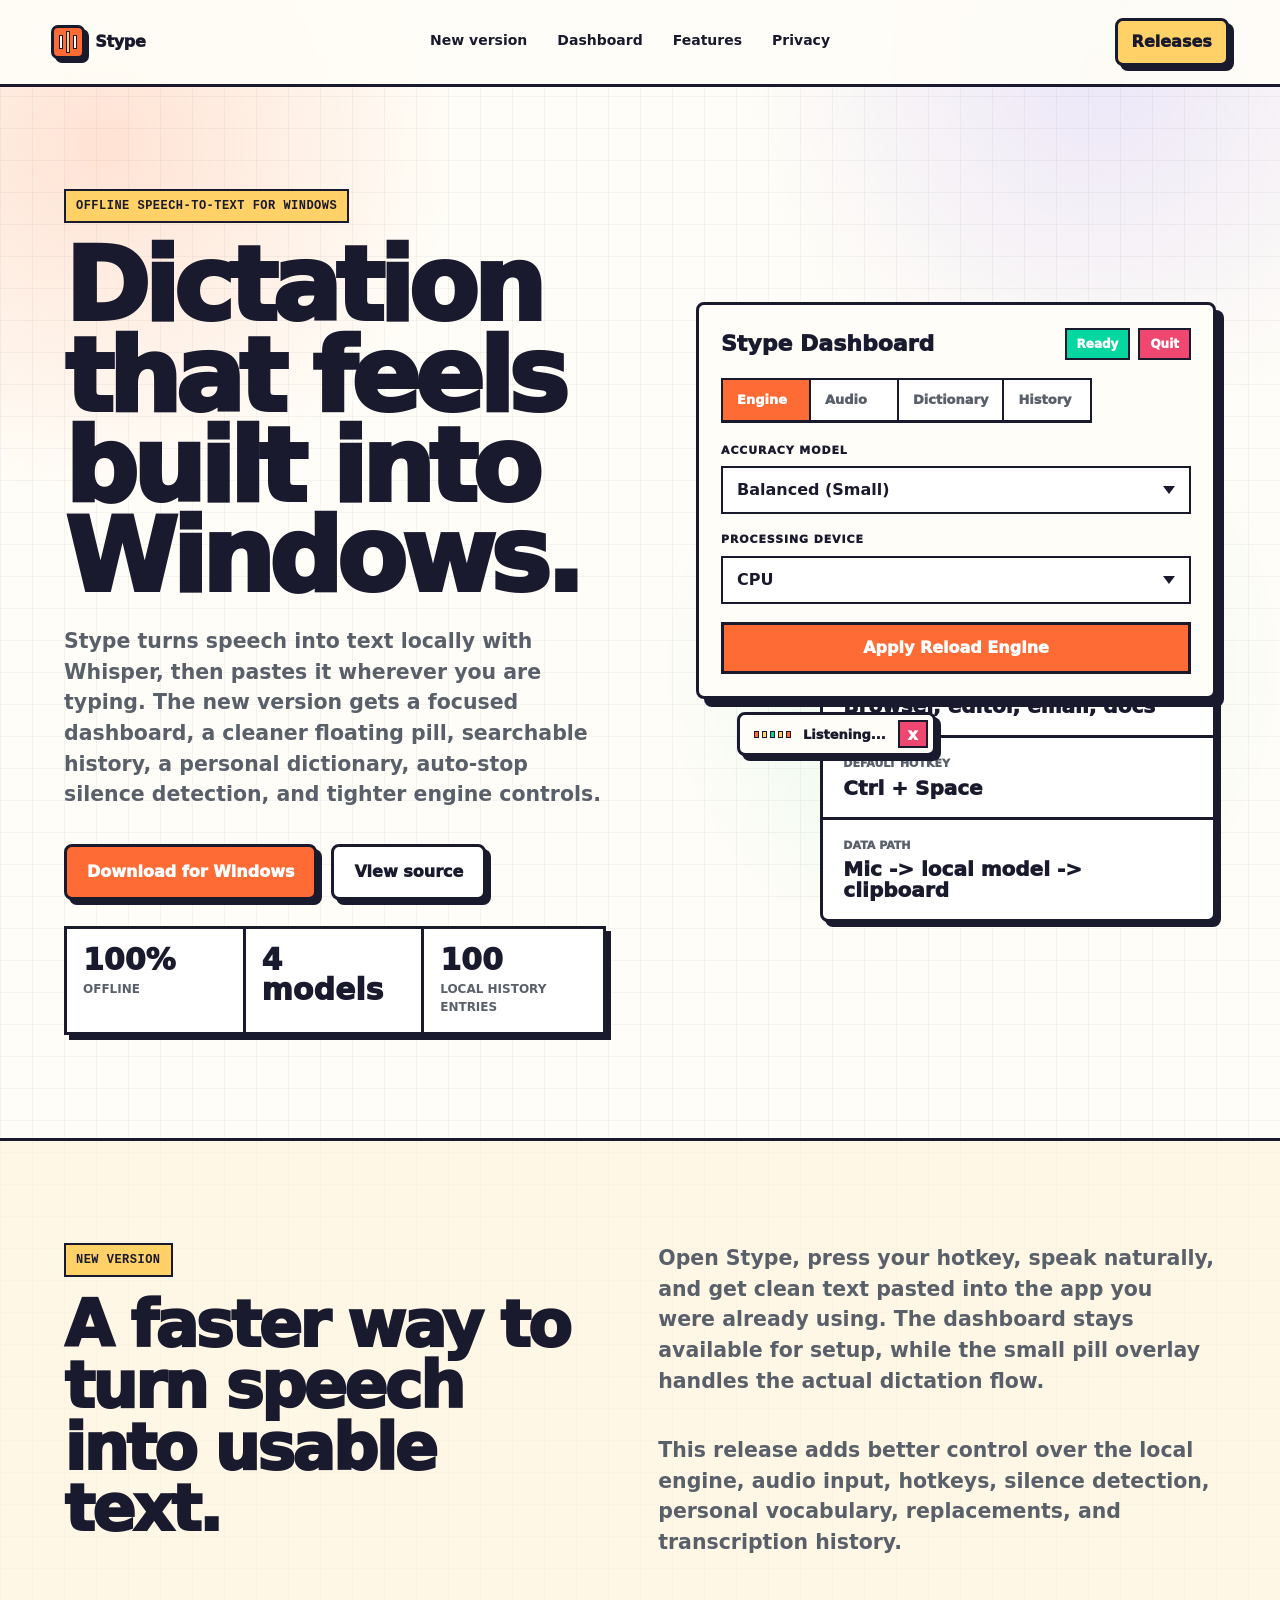
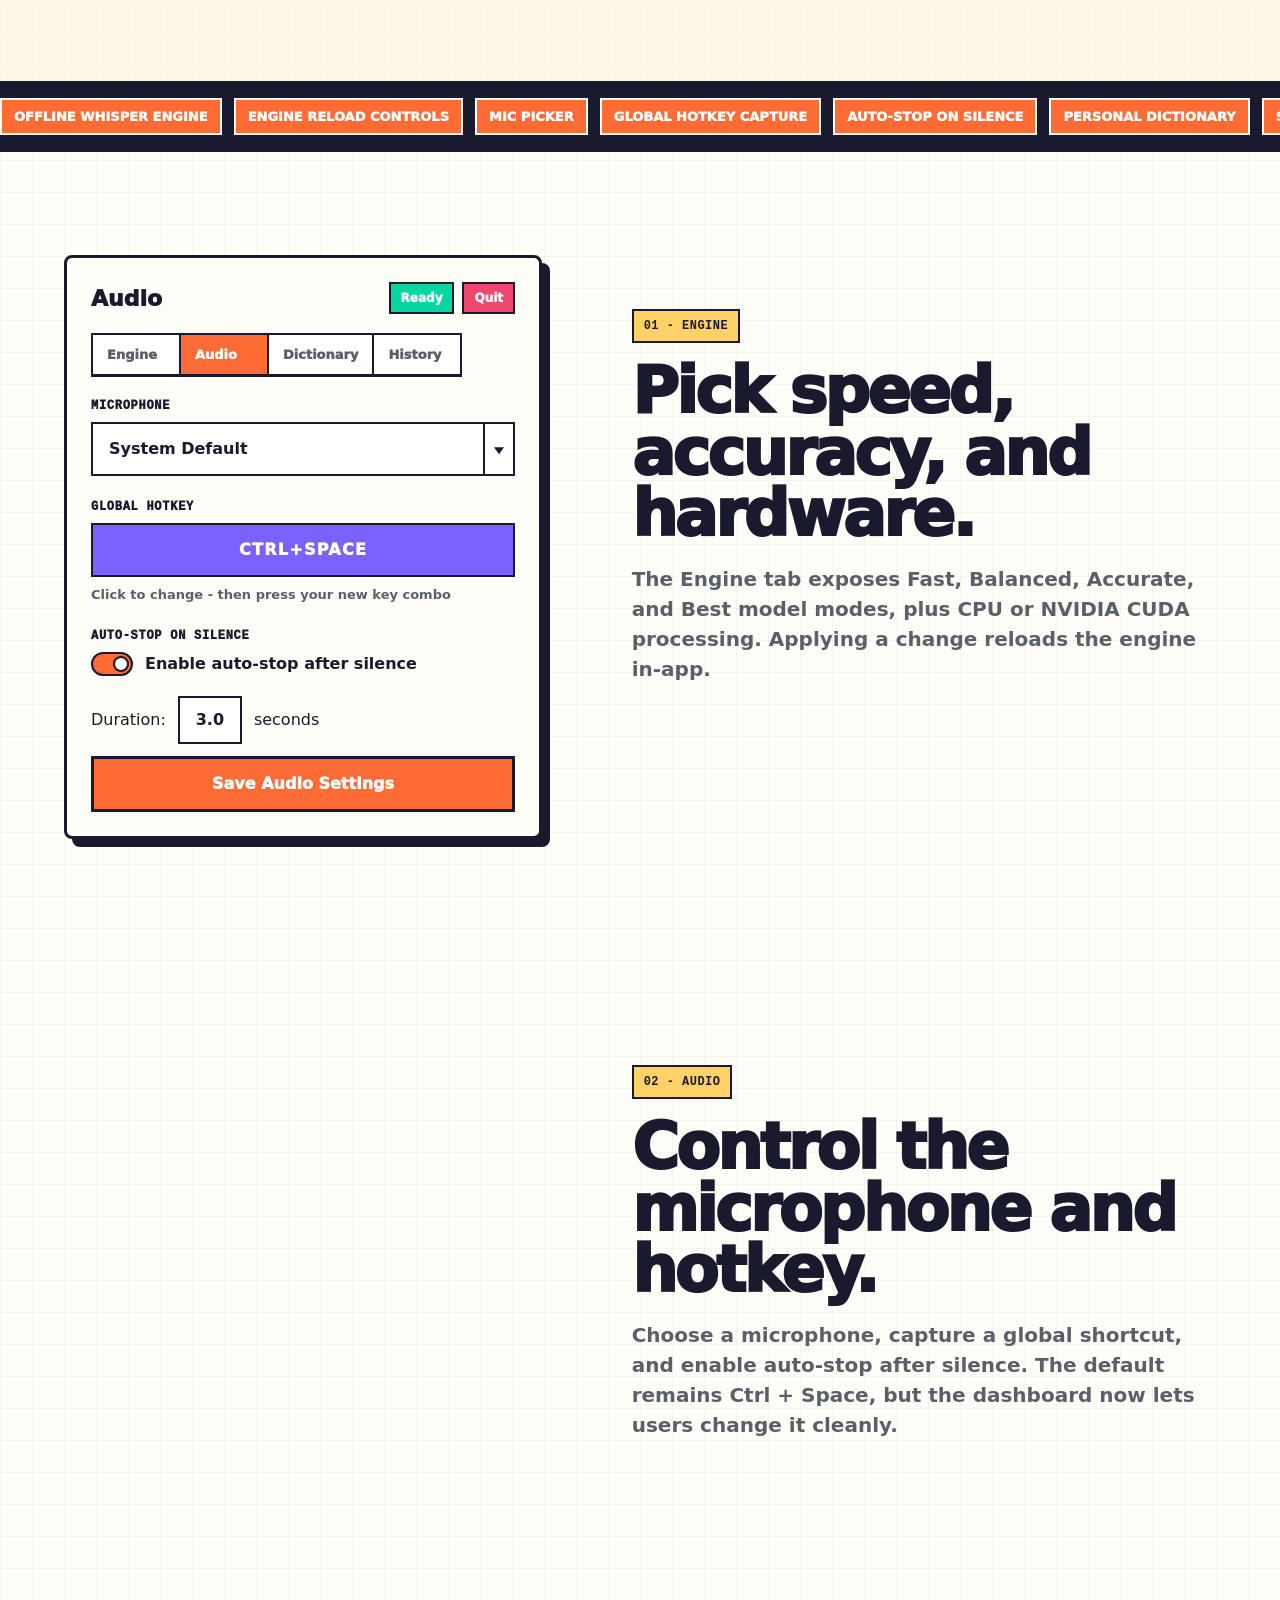
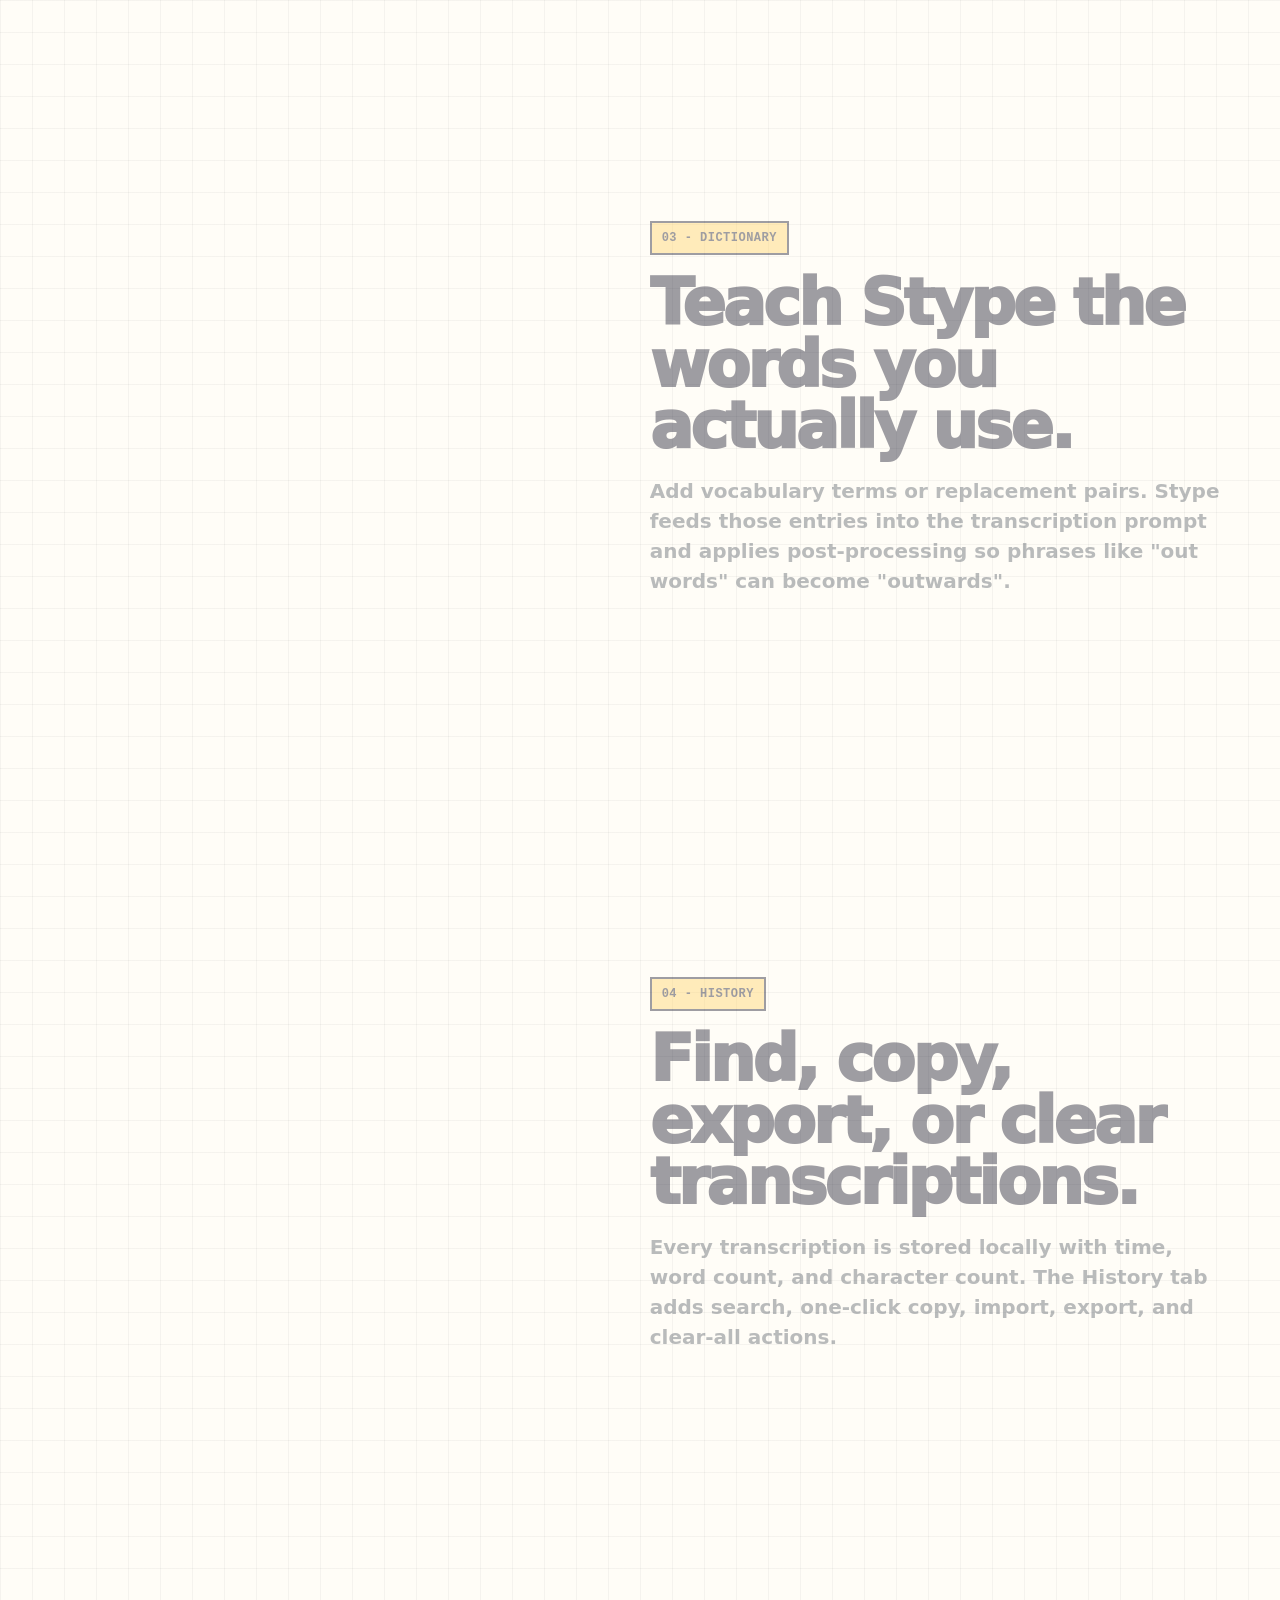
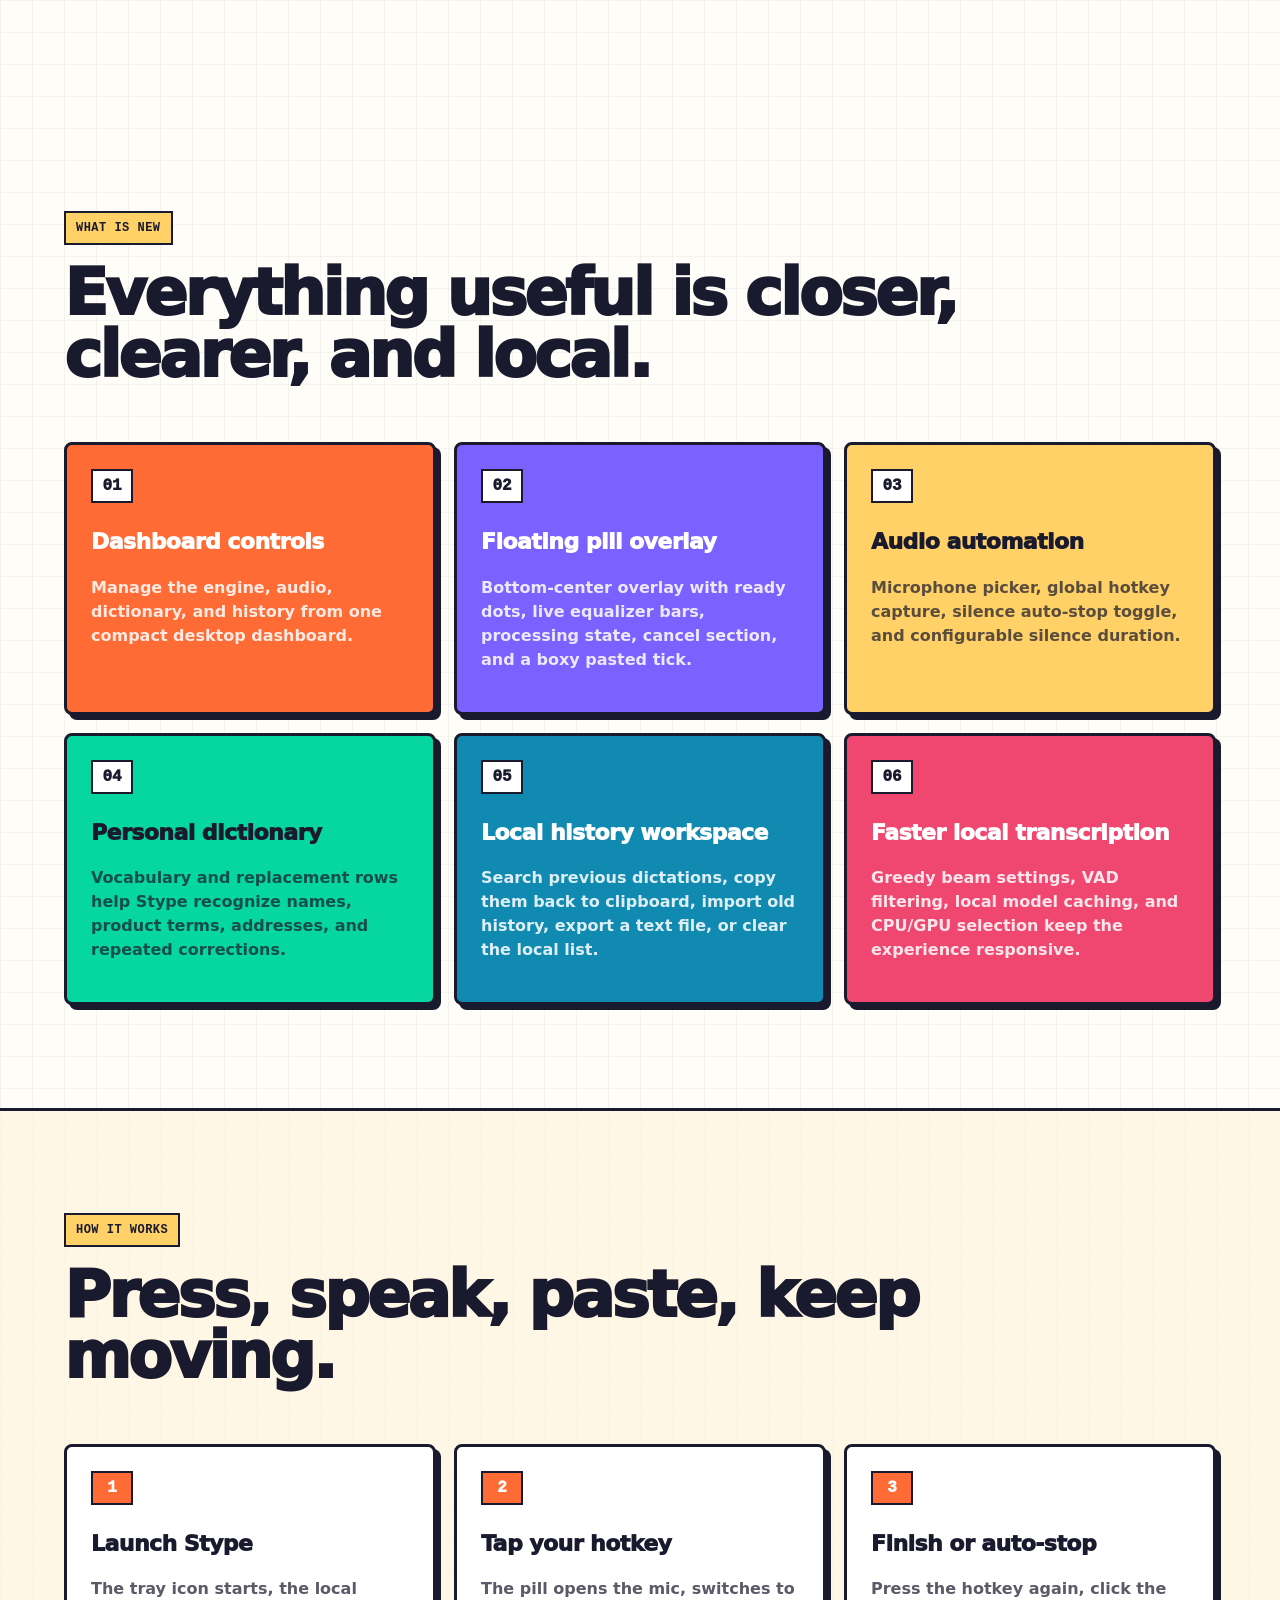
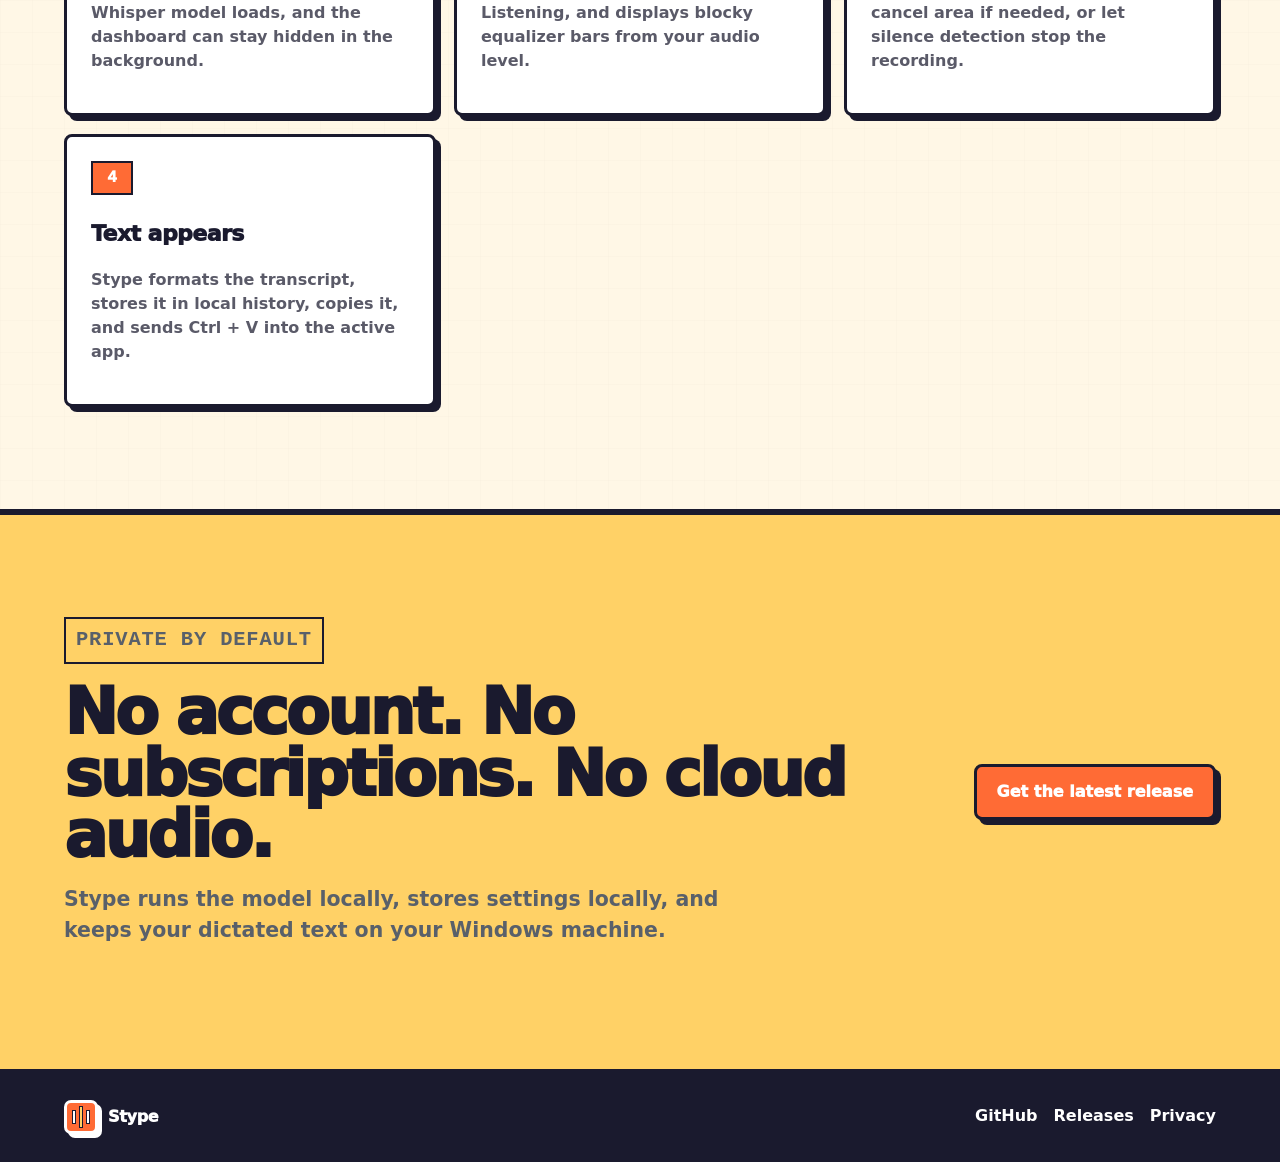
==== index.html @ ad6a806d "feat: deploy product landing page with new dashboard and features overview" ====
<!doctype html>
<html lang="en">
  <head>
    <meta charset="UTF-8" />
    <meta name="viewport" content="width=device-width, initial-scale=1.0" />
    <title>Stype - Offline Dictation for Windows</title>
    <meta
      name="description"
      content="Stype is a private offline speech-to-text app for Windows with a new dashboard, floating pill overlay, personal dictionary, history, hotkeys, and local Whisper transcription."
    />
    <link rel="stylesheet" href="website/style.css?v=4" />
  </head>
  <body>
    <a class="skip-link" href="#main">Skip to content</a>

    <header class="site-nav" data-sticky-nav>
      <a class="brand" href="#" aria-label="Stype home">
        <span class="brand-mark" aria-hidden="true">
          <span></span><span></span><span></span>
        </span>
        <span>Stype</span>
      </a>

      <nav class="nav-links" aria-label="Primary navigation">
        <a href="#new">New version</a>
        <a href="#dashboard">Dashboard</a>
        <a href="#features">Features</a>
        <a href="#privacy">Privacy</a>
      </nav>

      <a class="nav-cta" href="https://github.com/akasumitlamba/Stype/releases" target="_blank" rel="noopener">
        Releases
      </a>
    </header>

    <main id="main">
      <section class="hero section-band">
        <div class="hero-copy">
          <p class="kicker">Offline speech-to-text for Windows</p>
          <h1>Dictation that feels built into Windows.</h1>
          <p class="hero-lede">
            Stype turns speech into text locally with Whisper, then pastes it wherever you are typing.
            The new version gets a focused dashboard, a cleaner floating pill, searchable history,
            a personal dictionary, auto-stop silence detection, and tighter engine controls.
          </p>

          <div class="hero-actions">
            <a class="btn primary" href="https://github.com/akasumitlamba/Stype/releases" target="_blank" rel="noopener">
              Download for Windows
            </a>
            <a class="btn secondary" href="https://github.com/akasumitlamba/Stype" target="_blank" rel="noopener">
              View source
            </a>
          </div>

          <div class="hero-stats" aria-label="Product highlights">
            <div><strong>100%</strong><span>offline</span></div>
            <div><strong>4 models</strong></div>
            <div><strong>100</strong><span>local history entries</span></div>
          </div>
        </div>

        <div class="hero-product" aria-label="Stype app preview">
          <div class="window dashboard-window">
            <div class="window-top">
              <strong>Stype Dashboard</strong>
              <span class="window-actions">
                <span class="status-chip">Ready</span>
                <span class="quit-chip">Quit</span>
              </span>
            </div>
            <div class="tab-row">
              <span class="active">Engine</span>
              <span>Audio</span>
              <span>Dictionary</span>
              <span>History</span>
            </div>
            <div class="field">
              <label>Accuracy Model</label>
              <div class="select-like">Balanced (Small)<span></span></div>
            </div>
            <div class="field">
              <label>Processing Device</label>
              <div class="select-like">CPU<span></span></div>
            </div>
            <button class="mock-button">Apply Reload Engine</button>
          </div>

          <div class="floating-pill">
            <div class="eq" aria-hidden="true">
              <span></span><span></span><span></span><span></span><span></span>
            </div>
            <strong>Listening...</strong>
            <button aria-label="Cancel recording">x</button>
          </div>

          <div class="hero-shot quick-panel" aria-label="Stype usage summary">
            <div>
              <span>Works anywhere</span>
              <strong>Browser, editor, email, docs</strong>
            </div>
            <div>
              <span>Default hotkey</span>
              <strong>Ctrl + Space</strong>
            </div>
            <div>
              <span>Data path</span>
              <strong>Mic -> local model -> clipboard</strong>
            </div>
          </div>
        </div>
      </section>

      <section id="new" class="section-band intro-grid">
        <div>
          <p class="kicker">New version</p>
          <h2>A faster way to turn speech into usable text.</h2>
        </div>
        <div class="intro-notes">
          <p>
            Open Stype, press your hotkey, speak naturally, and get clean text pasted into the app you were already using.
            The dashboard stays available for setup, while the small pill overlay handles the actual dictation flow.
          </p>
          <p>
            This release adds better control over the local engine, audio input, hotkeys, silence detection,
            personal vocabulary, replacements, and transcription history.
          </p>
        </div>
      </section>

      <section class="marquee" aria-label="New feature highlights">
        <div class="marquee-track">
          <span>Offline Whisper engine</span>
          <span>Engine reload controls</span>
          <span>Mic picker</span>
          <span>Global hotkey capture</span>
          <span>Auto-stop on silence</span>
          <span>Personal dictionary</span>
          <span>Searchable history</span>
          <span>Export history</span>
          <span>Floating pill overlay</span>
          <span>Boxy pasted tick</span>
        </div>
      </section>

      <section id="dashboard" class="sticky-story section-band">
        <div class="story-visual" aria-live="polite">
          <div class="window story-window" data-story-window>
            <div class="window-top">
              <strong data-story-title>Engine</strong>
              <span class="window-actions">
                <span class="status-chip" data-story-status>Ready</span>
                <span class="quit-chip">Quit</span>
              </span>
            </div>
            <div class="tab-row">
              <span data-tab="Engine" class="active">Engine</span>
              <span data-tab="Audio">Audio</span>
              <span data-tab="Dictionary">Dictionary</span>
              <span data-tab="History">History</span>
            </div>
            <div class="story-panel" data-story-panel></div>
          </div>
        </div>

        <div class="story-copy">
          <article class="story-step is-active" data-story="engine">
            <p class="kicker">01 - Engine</p>
            <h2>Pick speed, accuracy, and hardware.</h2>
            <p>
              The Engine tab exposes Fast, Balanced, Accurate, and Best model modes,
              plus CPU or NVIDIA CUDA processing. Applying a change reloads the engine in-app.
            </p>
          </article>

          <article class="story-step" data-story="audio">
            <p class="kicker">02 - Audio</p>
            <h2>Control the microphone and hotkey.</h2>
            <p>
              Choose a microphone, capture a global shortcut, and enable auto-stop after silence.
              The default remains Ctrl + Space, but the dashboard now lets users change it cleanly.
            </p>
          </article>

          <article class="story-step" data-story="dictionary">
            <p class="kicker">03 - Dictionary</p>
            <h2>Teach Stype the words you actually use.</h2>
            <p>
              Add vocabulary terms or replacement pairs. Stype feeds those entries into the transcription prompt
              and applies post-processing so phrases like "out words" can become "outwards".
            </p>
          </article>

          <article class="story-step" data-story="history">
            <p class="kicker">04 - History</p>
            <h2>Find, copy, export, or clear transcriptions.</h2>
            <p>
              Every transcription is stored locally with time, word count, and character count.
              The History tab adds search, one-click copy, import, export, and clear-all actions.
            </p>
          </article>
        </div>
      </section>

      <section id="features" class="section-band feature-section">
        <div class="section-heading">
          <p class="kicker">What is new</p>
          <h2>Everything useful is closer, clearer, and local.</h2>
        </div>

        <div class="feature-grid">
          <article class="feature-card orange">
            <span>01</span>
            <h3>Dashboard controls</h3>
            <p>Manage the engine, audio, dictionary, and history from one compact desktop dashboard.</p>
          </article>
          <article class="feature-card purple">
            <span>02</span>
            <h3>Floating pill overlay</h3>
            <p>Bottom-center overlay with ready dots, live equalizer bars, processing state, cancel section, and a boxy pasted tick.</p>
          </article>
          <article class="feature-card yellow">
            <span>03</span>
            <h3>Audio automation</h3>
            <p>Microphone picker, global hotkey capture, silence auto-stop toggle, and configurable silence duration.</p>
          </article>
          <article class="feature-card green">
            <span>04</span>
            <h3>Personal dictionary</h3>
            <p>Vocabulary and replacement rows help Stype recognize names, product terms, addresses, and repeated corrections.</p>
          </article>
          <article class="feature-card blue">
            <span>05</span>
            <h3>Local history workspace</h3>
            <p>Search previous dictations, copy them back to clipboard, import old history, export a text file, or clear the local list.</p>
          </article>
          <article class="feature-card pink">
            <span>06</span>
            <h3>Faster local transcription</h3>
            <p>Greedy beam settings, VAD filtering, local model caching, and CPU/GPU selection keep the experience responsive.</p>
          </article>
        </div>
      </section>

      <section class="section-band workflow">
        <div class="section-heading">
          <p class="kicker">How it works</p>
          <h2>Press, speak, paste, keep moving.</h2>
        </div>

        <div class="workflow-grid">
          <div class="flow-card">
            <strong>1</strong>
            <h3>Launch Stype</h3>
            <p>The tray icon starts, the local Whisper model loads, and the dashboard can stay hidden in the background.</p>
          </div>
          <div class="flow-card">
            <strong>2</strong>
            <h3>Tap your hotkey</h3>
            <p>The pill opens the mic, switches to Listening, and displays blocky equalizer bars from your audio level.</p>
          </div>
          <div class="flow-card">
            <strong>3</strong>
            <h3>Finish or auto-stop</h3>
            <p>Press the hotkey again, click the cancel area if needed, or let silence detection stop the recording.</p>
          </div>
          <div class="flow-card">
            <strong>4</strong>
            <h3>Text appears</h3>
            <p>Stype formats the transcript, stores it in local history, copies it, and sends Ctrl + V into the active app.</p>
          </div>
        </div>
      </section>

      <section id="privacy" class="section-band download-band">
        <div>
          <p class="kicker">Private by default</p>
          <h2>No account. No subscriptions. No cloud audio.</h2>
          <p>
            Stype runs the model locally, stores settings locally, and keeps your dictated text on your Windows machine.
          </p>
        </div>
        <a class="btn primary" href="https://github.com/akasumitlamba/Stype/releases" target="_blank" rel="noopener">
          Get the latest release
        </a>
      </section>
    </main>

    <footer class="site-footer">
      <div class="brand">
        <span class="brand-mark" aria-hidden="true">
          <span></span><span></span><span></span>
        </span>
        <span>Stype</span>
      </div>
      <div class="footer-links">
        <a href="https://github.com/akasumitlamba/Stype" target="_blank" rel="noopener">GitHub</a>
        <a href="https://github.com/akasumitlamba/Stype/releases" target="_blank" rel="noopener">Releases</a>
        <a href="https://github.com/akasumitlamba/Stype/blob/main/PRIVACY_POLICY.md" target="_blank" rel="noopener">Privacy</a>
      </div>
    </footer>

    <script src="website/script.js?v=4"></script>
  </body>
</html>
---- website/style.css ----
:root {
  --bg: #fffdf7;
  --card: #ffffff;
  --ink: #1a1a2e;
  --muted: #59606a;
  --orange: #ff6b35;
  --purple: #7b61ff;
  --green: #06d6a0;
  --yellow: #ffd166;
  --pink: #ef476f;
  --blue: #118ab2;
  --cream-2: #fff4df;
  --line: 3px solid var(--ink);
  --shadow: 8px 8px 0 var(--ink);
  --shadow-sm: 5px 5px 0 var(--ink);
  --radius: 8px;
  --font: Inter, ui-sans-serif, system-ui, -apple-system, BlinkMacSystemFont, "Segoe UI", sans-serif;
  --mono: "SFMono-Regular", Consolas, "Liberation Mono", monospace;
}

* {
  box-sizing: border-box;
}

html {
  scroll-behavior: smooth;
}

body {
  margin: 0;
  color: var(--ink);
  background:
    linear-gradient(rgba(26, 26, 46, 0.045) 1px, transparent 1px),
    linear-gradient(90deg, rgba(26, 26, 46, 0.045) 1px, transparent 1px),
    var(--bg);
  background-size: 32px 32px;
  font-family: var(--font);
  line-height: 1.5;
  overflow-x: hidden;
}

body::before {
  content: "";
  position: fixed;
  inset: 0;
  pointer-events: none;
  background:
    radial-gradient(circle at 8% 16%, rgba(255, 107, 53, 0.18), transparent 22rem),
    radial-gradient(circle at 86% 8%, rgba(123, 97, 255, 0.14), transparent 22rem),
    radial-gradient(circle at 76% 74%, rgba(6, 214, 160, 0.12), transparent 20rem);
  z-index: -1;
}

a {
  color: inherit;
  text-decoration: none;
}

button,
input,
select {
  font: inherit;
}

.skip-link {
  position: fixed;
  left: 16px;
  top: -80px;
  z-index: 1000;
  background: var(--yellow);
  border: var(--line);
  padding: 10px 14px;
  font-weight: 900;
}

.skip-link:focus {
  top: 16px;
}

.site-nav {
  position: sticky;
  top: 0;
  z-index: 100;
  display: flex;
  align-items: center;
  justify-content: space-between;
  gap: 24px;
  padding: 18px clamp(18px, 4vw, 56px);
  border-bottom: var(--line);
  background: rgba(255, 253, 247, 0.92);
  backdrop-filter: blur(10px);
  transition: box-shadow 180ms ease, padding 180ms ease;
}

.site-nav.is-scrolled {
  box-shadow: 0 5px 0 var(--ink);
  padding-block: 12px;
}

.brand {
  display: inline-flex;
  align-items: center;
  gap: 10px;
  font-weight: 950;
  letter-spacing: -0.02em;
}

.brand-mark {
  width: 34px;
  height: 34px;
  display: inline-flex;
  align-items: center;
  justify-content: center;
  gap: 3px;
  background: var(--orange);
  border: var(--line);
  border-radius: 7px;
  box-shadow: 4px 4px 0 var(--ink);
}

.brand-mark span {
  width: 4px;
  height: 14px;
  background: #fff;
  border: 1.5px solid var(--ink);
}

.brand-mark span:nth-child(2) {
  height: 22px;
  background: var(--yellow);
}

.nav-links {
  display: flex;
  align-items: center;
  gap: clamp(12px, 2.5vw, 30px);
  font-size: 14px;
  font-weight: 850;
}

.nav-links a {
  padding: 7px 0;
  border-bottom: 3px solid transparent;
}

.nav-links a:hover {
  border-bottom-color: var(--orange);
}

.nav-cta,
.btn {
  display: inline-flex;
  align-items: center;
  justify-content: center;
  border: var(--line);
  border-radius: var(--radius);
  box-shadow: var(--shadow-sm);
  font-weight: 950;
  transition: transform 160ms ease, box-shadow 160ms ease, background 160ms ease;
}

.nav-cta {
  background: var(--yellow);
  padding: 9px 14px;
}

.btn {
  min-height: 48px;
  padding: 13px 20px;
}

.btn.primary {
  background: var(--orange);
  color: #fff;
}

.btn.secondary {
  background: var(--card);
}

.nav-cta:hover,
.btn:hover {
  transform: translate(3px, 3px);
  box-shadow: 2px 2px 0 var(--ink);
}

.section-band {
  padding: clamp(58px, 8vw, 110px) clamp(18px, 5vw, 72px);
}

.hero {
  min-height: calc(100svh - 74px);
  display: grid;
  grid-template-columns: minmax(0, 1.02fr) minmax(320px, 0.98fr);
  align-items: center;
  gap: clamp(36px, 7vw, 96px);
}

.hero-copy,
.hero-product {
  min-width: 0;
}

.kicker {
  display: inline-flex;
  width: fit-content;
  margin: 0 0 18px;
  padding: 6px 10px;
  border: 2px solid var(--ink);
  background: var(--yellow);
  color: var(--ink);
  font-family: var(--mono);
  font-size: 12px;
  font-weight: 900;
  text-transform: uppercase;
  letter-spacing: 0.04em;
}

h1,
h2,
h3,
p {
  margin-top: 0;
}

h1 {
  max-width: 860px;
  margin-bottom: 24px;
  font-size: clamp(48px, 8vw, 112px);
  line-height: 0.88;
  letter-spacing: -0.055em;
  font-weight: 950;
}

h2 {
  margin-bottom: 18px;
  font-size: clamp(34px, 5vw, 70px);
  line-height: 0.96;
  letter-spacing: -0.045em;
  font-weight: 950;
}

h3 {
  font-size: 22px;
  line-height: 1.02;
  letter-spacing: -0.025em;
  font-weight: 950;
}

.hero-lede,
.intro-notes p,
.download-band p {
  max-width: 720px;
  color: var(--muted);
  font-size: clamp(17px, 1.6vw, 22px);
  font-weight: 650;
}

.hero-actions {
  display: flex;
  flex-wrap: wrap;
  gap: 14px;
  margin: 34px 0 26px;
}

.hero-stats {
  display: grid;
  grid-template-columns: repeat(3, minmax(0, 1fr));
  max-width: 560px;
  border: var(--line);
  background: var(--card);
  box-shadow: var(--shadow-sm);
}

.hero-stats div {
  padding: 16px;
  border-right: var(--line);
}

.hero-stats div:last-child {
  border-right: 0;
}

.hero-stats strong {
  display: block;
  font-size: 30px;
  line-height: 1;
  font-weight: 950;
}

.hero-stats span {
  display: block;
  margin-top: 5px;
  color: var(--muted);
  font-size: 12px;
  font-weight: 900;
  text-transform: uppercase;
}

.hero-product {
  position: relative;
  min-height: 620px;
}

.window {
  background: var(--bg);
  border: var(--line);
  border-radius: var(--radius);
  box-shadow: var(--shadow);
}

.dashboard-window {
  position: relative;
  z-index: 2;
  width: min(100%, 520px);
  margin-left: auto;
  padding: 22px;
}

.window-top {
  display: flex;
  align-items: center;
  justify-content: space-between;
  gap: 12px;
  margin-bottom: 18px;
}

.window-top strong {
  font-size: 22px;
  font-weight: 950;
}

.status-chip {
  display: inline-flex;
  align-items: center;
  justify-content: center;
  min-height: 30px;
  padding: 5px 10px;
  border: 2px solid var(--ink);
  background: var(--green);
  color: #fff;
  font-size: 12px;
  font-weight: 950;
  white-space: nowrap;
}

.window-actions {
  display: inline-flex;
  align-items: center;
  gap: 8px;
  flex-shrink: 0;
}

.quit-chip {
  display: inline-flex;
  align-items: center;
  justify-content: center;
  min-height: 30px;
  padding: 5px 10px;
  border: 2px solid var(--ink);
  background: var(--pink);
  color: #fff;
  font-size: 12px;
  font-weight: 950;
}

.tab-row {
  display: flex;
  margin-bottom: 20px;
  overflow-x: auto;
  scrollbar-width: none;
}

.tab-row span {
  min-width: 90px;
  padding: 10px 14px;
  border: 2px solid var(--ink);
  border-bottom: var(--line);
  margin-right: -2px;
  background: #fff;
  color: var(--muted);
  font-size: 13px;
  font-weight: 950;
}

.tab-row span.active {
  background: var(--orange);
  color: #fff;
}

.field {
  margin-bottom: 18px;
}

.field label {
  display: block;
  margin-bottom: 7px;
  font-size: 11px;
  font-weight: 950;
  text-transform: uppercase;
  letter-spacing: 0.08em;
}

.select-like {
  display: flex;
  align-items: center;
  justify-content: space-between;
  min-height: 48px;
  padding: 10px 14px;
  border: 2px solid var(--ink);
  background: #fff;
  font-weight: 850;
}

.select-like span {
  width: 0;
  height: 0;
  border-left: 6px solid transparent;
  border-right: 6px solid transparent;
  border-top: 8px solid var(--ink);
}

.mock-button {
  width: 100%;
  min-height: 52px;
  border: var(--line);
  background: var(--orange);
  color: #fff;
  font-weight: 950;
  cursor: default;
}

.floating-pill {
  position: absolute;
  z-index: 3;
  left: 8%;
  bottom: 166px;
  display: flex;
  align-items: center;
  gap: 12px;
  min-height: 38px;
  padding: 5px 5px 5px 14px;
  border: var(--line);
  border-radius: 8px;
  background: var(--bg);
  box-shadow: var(--shadow-sm);
}

.floating-pill strong {
  font-size: 13px;
  font-weight: 950;
}

.floating-pill button {
  width: 30px;
  height: 28px;
  border: 2px solid var(--ink);
  background: var(--pink);
  color: #fff;
  font-weight: 950;
}

.eq {
  display: flex;
  align-items: center;
  gap: 3px;
  height: 24px;
}

.eq span {
  width: 5px;
  min-height: 7px;
  border: 1.5px solid var(--ink);
  background: var(--orange);
  animation: equalize 780ms ease-in-out infinite alternate;
}

.eq span:nth-child(2) {
  background: var(--yellow);
  animation-delay: 120ms;
}

.eq span:nth-child(3) {
  background: var(--green);
  animation-delay: 240ms;
}

.eq span:nth-child(4) {
  background: var(--yellow);
  animation-delay: 360ms;
}

.eq span:nth-child(5) {
  animation-delay: 480ms;
}

.hero-shot {
  position: absolute;
  right: 0;
  bottom: 0;
  z-index: 1;
  width: min(76%, 420px);
  min-height: 210px;
  transform: rotate(2deg);
}

.quick-panel {
  display: flex;
  flex-direction: column;
  justify-content: stretch;
  gap: 0;
  padding: 0;
  border: var(--line);
  border-radius: var(--radius);
  background: var(--card);
  box-shadow: var(--shadow-sm);
  overflow: hidden;
}

.quick-panel div {
  padding: 18px 20px;
  border-bottom: var(--line);
}

.quick-panel div:last-child {
  border-bottom: 0;
}

.quick-panel span {
  display: block;
  margin-bottom: 5px;
  color: var(--muted);
  font-size: 11px;
  font-weight: 950;
  text-transform: uppercase;
}

.quick-panel strong {
  display: block;
  font-size: 20px;
  line-height: 1.05;
  font-weight: 950;
}

.intro-grid {
  display: grid;
  grid-template-columns: minmax(0, 0.95fr) minmax(300px, 1.05fr);
  gap: clamp(24px, 7vw, 90px);
  border-top: var(--line);
  border-bottom: var(--line);
  background: rgba(255, 244, 223, 0.72);
}

.intro-notes {
  display: grid;
  gap: 18px;
  align-content: center;
}

.marquee {
  overflow: hidden;
  border-bottom: var(--line);
  background: var(--ink);
  color: #fff;
}

.marquee-track {
  display: flex;
  width: max-content;
  gap: 12px;
  padding: 14px 0;
  animation: marquee 32s linear infinite;
}

.marquee-track span {
  display: inline-flex;
  padding: 7px 12px;
  border: 2px solid #fff;
  background: var(--orange);
  color: #fff;
  font-size: 13px;
  font-weight: 950;
  text-transform: uppercase;
}

.sticky-story {
  display: grid;
  grid-template-columns: minmax(320px, 0.9fr) minmax(0, 1.1fr);
  gap: clamp(34px, 7vw, 96px);
  align-items: start;
}

.story-visual {
  position: sticky;
  top: 104px;
}

.story-window {
  min-height: 540px;
  padding: clamp(16px, 3vw, 24px);
}

.story-panel {
  min-height: 370px;
}

.app-form {
  position: relative;
  min-height: 370px;
  padding-bottom: 68px;
}

.app-form label {
  display: block;
  margin: 0 0 7px;
  font-family: var(--mono);
  font-size: 12px;
  font-weight: 950;
  letter-spacing: 0.06em;
  text-transform: uppercase;
}

.app-select,
.app-hotkey,
.search-like {
  display: flex;
  align-items: center;
  justify-content: space-between;
  min-height: 54px;
  margin-bottom: 22px;
  padding: 0 16px;
  border: 2px solid var(--ink);
  background: #fff;
  color: var(--ink);
  font-weight: 700;
}

.app-select span {
  width: 30px;
  align-self: stretch;
  margin: 0 -16px 0 16px;
  border-left: 2px solid var(--ink);
  position: relative;
}

.app-select span::after {
  content: "";
  position: absolute;
  left: 50%;
  top: 50%;
  width: 0;
  height: 0;
  transform: translate(-50%, -25%);
  border-left: 5px solid transparent;
  border-right: 5px solid transparent;
  border-top: 7px solid var(--ink);
}

.app-hotkey {
  background: var(--purple);
  color: #fff;
  justify-content: center;
  font-weight: 950;
  letter-spacing: 0.08em;
}

.app-help,
.dictionary-preview p {
  margin: -14px 0 22px;
  color: var(--muted);
  font-size: 13px;
  font-weight: 700;
}

.app-primary {
  position: absolute;
  left: 0;
  right: 0;
  bottom: 0;
  min-height: 56px;
  border: var(--line);
  background: var(--orange);
  color: #fff;
  font-weight: 950;
}

.app-toggle-row {
  display: flex;
  align-items: center;
  gap: 12px;
  margin-bottom: 20px;
}

.mini-toggle {
  width: 42px;
  height: 24px;
  display: inline-flex;
  align-items: center;
  padding: 2px;
  border: 2px solid var(--ink);
  border-radius: 999px;
  background: var(--orange);
}

.mini-toggle i {
  width: 16px;
  height: 16px;
  display: block;
  margin-left: auto;
  border: 2px solid var(--ink);
  border-radius: 50%;
  background: #fff;
}

.duration-row {
  display: flex;
  align-items: center;
  gap: 12px;
}

.duration-row b {
  display: inline-flex;
  align-items: center;
  justify-content: center;
  width: 64px;
  height: 48px;
  border: 2px solid var(--ink);
  background: #fff;
}

.dict-head {
  display: flex;
  align-items: center;
  justify-content: space-between;
  gap: 12px;
  margin-bottom: 18px;
}

.dict-head > strong {
  font-size: 18px;
  font-weight: 950;
}

.dict-head span {
  display: flex;
  gap: 8px;
}

.dict-head button,
.history-actions button,
.history-card button {
  border: 2px solid var(--ink);
  background: var(--yellow);
  color: var(--ink);
  font-weight: 950;
  padding: 9px 12px;
}

.dict-row {
  display: grid;
  grid-template-columns: 62px 1fr 24px 1fr 30px;
  align-items: center;
  gap: 10px;
  min-height: 54px;
  margin-bottom: 10px;
  padding: 8px 10px;
  border: 2px solid var(--ink);
  background: #fff;
}

.dict-row b {
  color: var(--purple);
  font-size: 12px;
  font-weight: 950;
}

.dict-row span {
  min-height: 34px;
  padding: 7px 10px;
  border: 2px solid var(--ink);
}

.dict-row i {
  font-style: normal;
  text-align: center;
  font-weight: 950;
}

.dict-row button {
  width: 28px;
  height: 28px;
  border: 2px solid var(--ink);
  background: var(--pink);
  color: #fff;
  font-weight: 950;
}

.history-card {
  position: relative;
  min-height: 172px;
  margin-bottom: 12px;
  padding: 18px 120px 34px 18px;
  border: 2px solid var(--orange);
  background: rgba(255, 244, 223, 0.62);
}

.history-card p {
  color: var(--ink);
  font-size: 14px;
  font-weight: 700;
}

.history-card button {
  position: absolute;
  top: 16px;
  right: 18px;
  min-width: 90px;
}

.history-card small {
  position: absolute;
  left: 18px;
  bottom: 14px;
  color: var(--muted);
  font-weight: 700;
}

.history-actions {
  display: grid;
  grid-template-columns: repeat(3, minmax(0, 1fr));
  gap: 8px;
}

.story-copy {
  display: grid;
  gap: 28vh;
  padding-bottom: 20vh;
}

.story-step {
  min-height: 56vh;
  display: flex;
  flex-direction: column;
  justify-content: center;
  opacity: 0.42;
  transform: translateX(18px);
  transition: opacity 220ms ease, transform 220ms ease;
}

.story-step.is-active {
  opacity: 1;
  transform: none;
}

.story-step p:not(.kicker) {
  max-width: 620px;
  color: var(--muted);
  font-size: 20px;
  font-weight: 700;
}

.section-heading {
  max-width: 940px;
  margin-bottom: clamp(28px, 5vw, 56px);
}

.feature-grid,
.workflow-grid {
  display: grid;
  grid-template-columns: repeat(3, minmax(0, 1fr));
  gap: 18px;
}

.feature-card,
.flow-card {
  min-height: 250px;
  padding: 24px;
  border: var(--line);
  border-radius: var(--radius);
  background: var(--card);
  box-shadow: var(--shadow-sm);
}

.feature-card span,
.flow-card strong {
  display: inline-flex;
  align-items: center;
  justify-content: center;
  min-width: 42px;
  height: 34px;
  margin-bottom: 28px;
  border: 2px solid var(--ink);
  background: #fff;
  color: var(--ink);
  font-family: var(--mono);
  font-weight: 950;
}

.feature-card p,
.flow-card p {
  color: rgba(26, 26, 46, 0.72);
  font-weight: 750;
}

.feature-card.orange {
  background: var(--orange);
  color: #fff;
}

.feature-card.purple {
  background: var(--purple);
  color: #fff;
}

.feature-card.yellow {
  background: var(--yellow);
}

.feature-card.green {
  background: var(--green);
}

.feature-card.blue {
  background: var(--blue);
  color: #fff;
}

.feature-card.pink {
  background: var(--pink);
  color: #fff;
}

.feature-card.orange p,
.feature-card.purple p,
.feature-card.blue p,
.feature-card.pink p {
  color: rgba(255, 255, 255, 0.86);
}

.workflow {
  border-top: var(--line);
  border-bottom: var(--line);
  background: rgba(255, 244, 223, 0.72);
}

.flow-card {
  min-height: 230px;
}

.flow-card strong {
  background: var(--orange);
  color: #fff;
}

.download-band {
  display: flex;
  align-items: center;
  justify-content: space-between;
  gap: 28px;
  border-top: var(--line);
  background: var(--yellow);
}

.download-band h2 {
  max-width: 820px;
}

.site-footer {
  display: flex;
  align-items: center;
  justify-content: space-between;
  gap: 20px;
  padding: 28px clamp(18px, 5vw, 72px);
  border-top: var(--line);
  background: var(--ink);
  color: #fff;
}

.site-footer .brand-mark {
  box-shadow: 4px 4px 0 #fff;
  border-color: #fff;
}

.footer-links {
  display: flex;
  flex-wrap: wrap;
  gap: 16px;
  font-weight: 900;
}

.footer-links a {
  border-bottom: 2px solid transparent;
}

.footer-links a:hover {
  border-bottom-color: #fff;
}

.reveal {
  opacity: 0;
  transform: translateY(16px);
  transition: opacity 420ms ease, transform 420ms ease;
}

.reveal.is-visible {
  opacity: 1;
  transform: none;
}

@keyframes equalize {
  from { height: 7px; }
  to { height: 22px; }
}

@keyframes marquee {
  to { transform: translateX(-50%); }
}

@media (prefers-reduced-motion: reduce) {
  *,
  *::before,
  *::after {
    animation-duration: 1ms !important;
    animation-iteration-count: 1 !important;
    scroll-behavior: auto !important;
    transition-duration: 1ms !important;
  }

  .story-step {
    opacity: 1;
    transform: none;
  }
}

@media (max-width: 980px) {
  .nav-links {
    display: none;
  }

  .hero,
  .intro-grid,
  .sticky-story {
    grid-template-columns: 1fr;
  }

  .hero-product {
    min-height: 560px;
  }

  .dashboard-window {
    margin-left: 0;
  }

  .story-visual {
    position: relative;
    top: 0;
  }

  .story-copy {
    gap: 28px;
    padding-bottom: 0;
  }

  .story-step {
    min-height: auto;
    opacity: 1;
    transform: none;
    padding: 18px 0;
  }

  .feature-grid,
  .workflow-grid {
    grid-template-columns: repeat(2, minmax(0, 1fr));
  }

  .download-band {
    align-items: flex-start;
    flex-direction: column;
  }
}

@media (max-width: 640px) {
  .section-band {
    padding-left: 20px;
    padding-right: 20px;
  }

  h1 {
    font-size: clamp(40px, 11vw, 46px);
    line-height: 0.94;
  }

  h2 {
    font-size: clamp(32px, 10vw, 42px);
  }

  .hero-lede,
  .intro-notes p,
  .download-band p {
    font-size: 16px;
  }

  .hero-actions {
    align-items: stretch;
    flex-direction: column;
  }

  .hero-actions .btn {
    width: 100%;
  }

  .site-nav {
    gap: 12px;
  }

  .brand {
    font-size: 15px;
  }

  .brand-mark {
    width: 30px;
    height: 30px;
  }

  .nav-cta {
    padding: 8px 10px;
    font-size: 13px;
  }

  .hero-stats,
  .feature-grid,
  .workflow-grid {
    grid-template-columns: 1fr;
  }

  .hero-stats div {
    border-right: 0;
    border-bottom: var(--line);
  }

  .hero-stats div:last-child {
    border-bottom: 0;
  }

  .hero-product {
    min-height: 600px;
  }

  .dashboard-window {
    padding: 16px;
  }

  .window-top {
    align-items: flex-start;
    flex-direction: column;
  }

  .floating-pill {
    left: 0;
    bottom: 216px;
  }

  .hero-shot {
    width: 92%;
  }

  .tab-row span {
    min-width: 112px;
  }

  .site-footer {
    align-items: flex-start;
    flex-direction: column;
  }
}
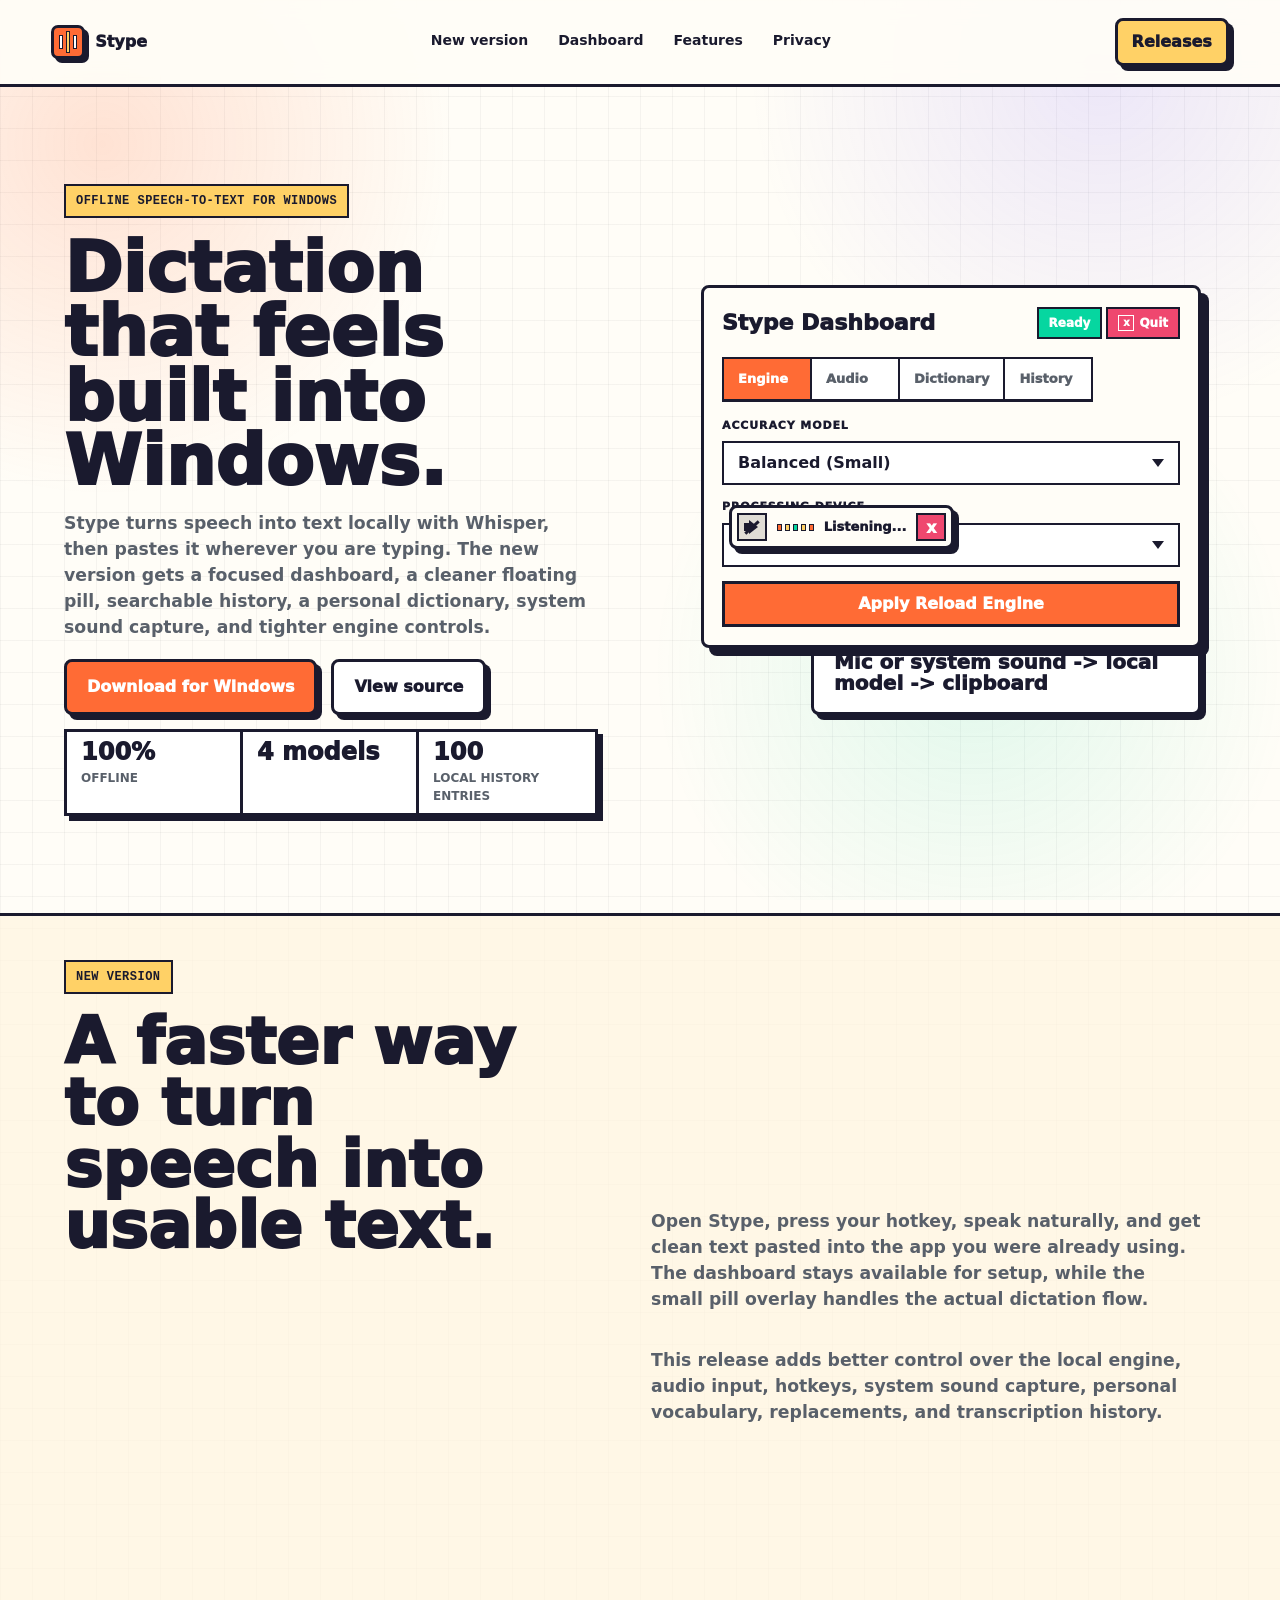
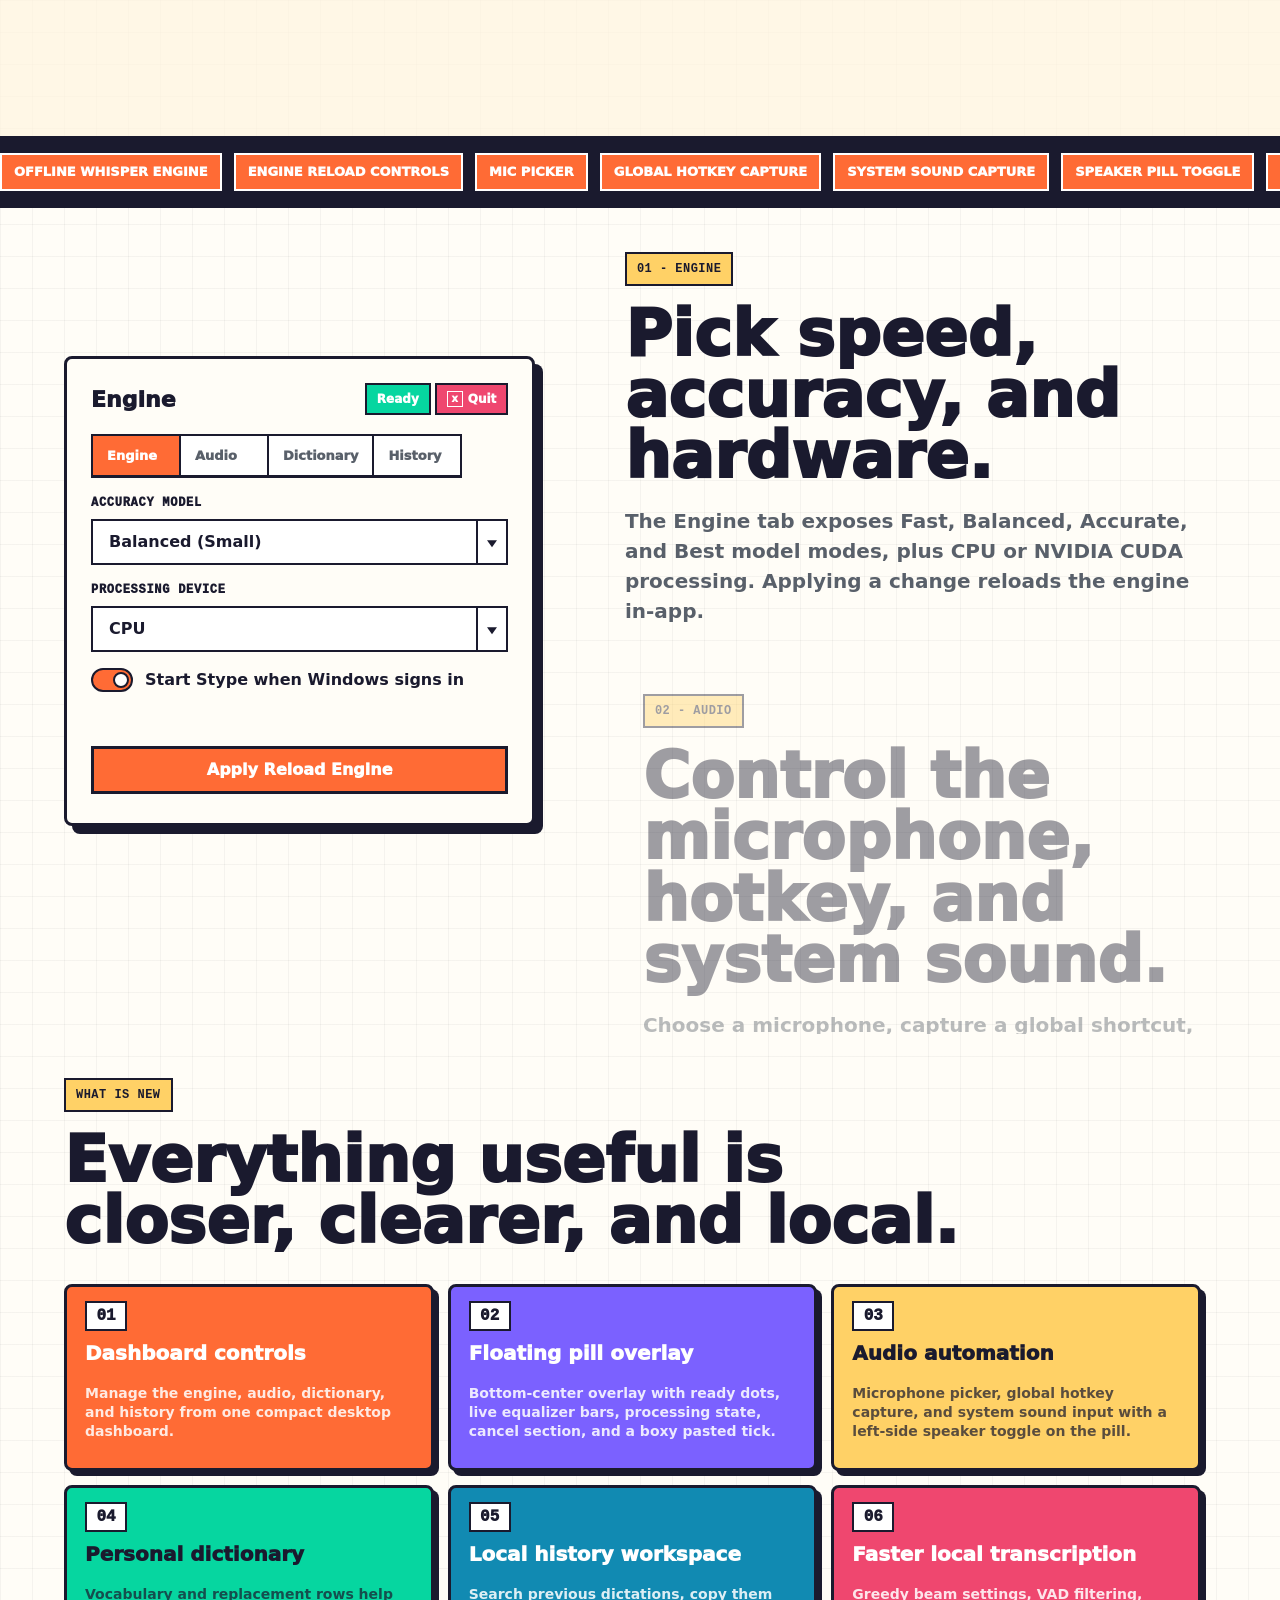
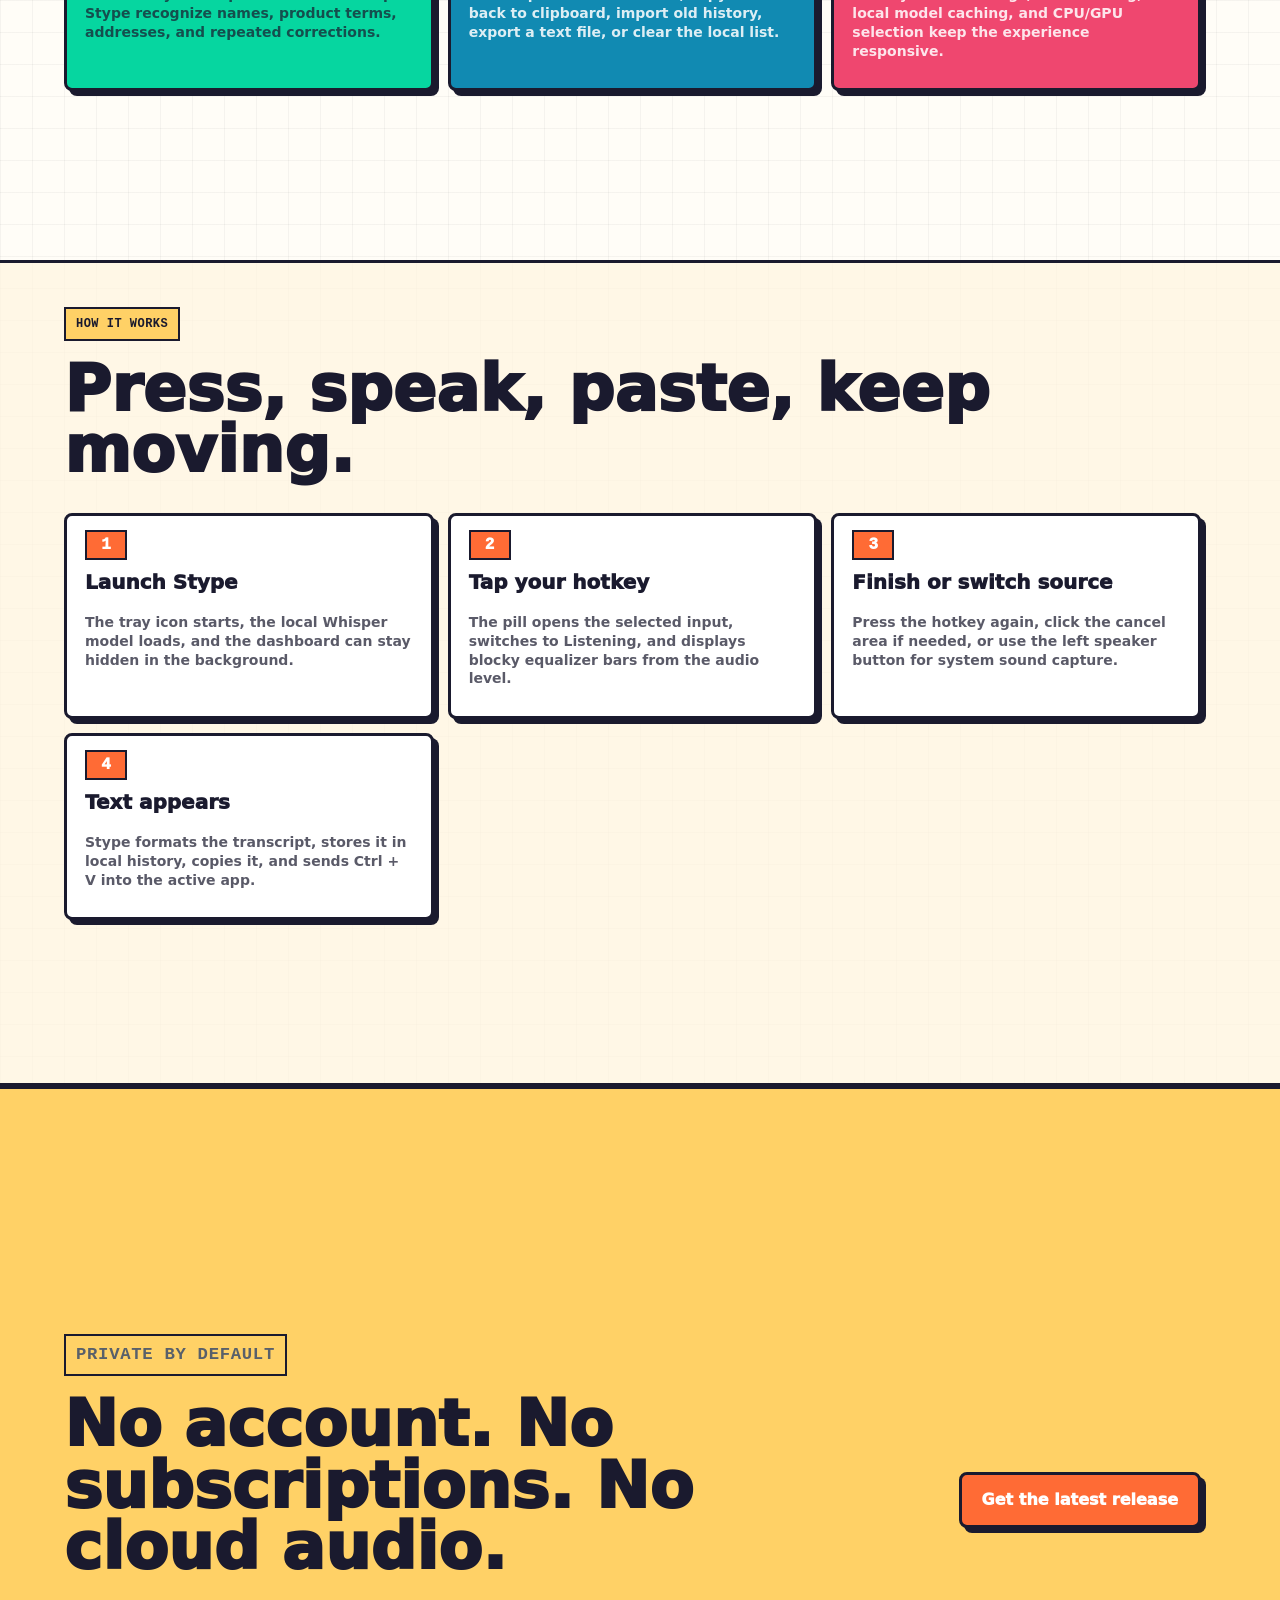
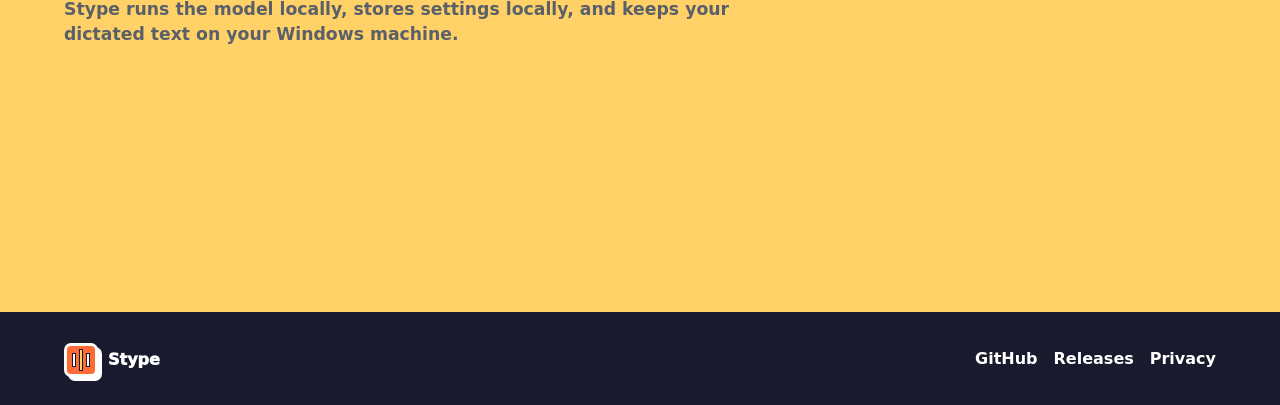
==== commit 76082c1a: "feat: implement interactive documentation and UI styling for the Stype website" ====
--- a/index.html
+++ b/index.html
@@ -8,7 +8,7 @@
       name="description"
       content="Stype is a private offline speech-to-text app for Windows with a new dashboard, floating pill overlay, personal dictionary, history, hotkeys, and local Whisper transcription."
     />
-    <link rel="stylesheet" href="website/style.css?v=4" />
+    <link rel="stylesheet" href="website/style.css?v=5" />
   </head>
   <body>
     <a class="skip-link" href="#main">Skip to content</a>
@@ -41,7 +41,7 @@
           <p class="hero-lede">
             Stype turns speech into text locally with Whisper, then pastes it wherever you are typing.
             The new version gets a focused dashboard, a cleaner floating pill, searchable history,
-            a personal dictionary, auto-stop silence detection, and tighter engine controls.
+            a personal dictionary, system sound capture, and tighter engine controls.
           </p>
 
           <div class="hero-actions">
@@ -87,6 +87,9 @@
           </div>
 
           <div class="floating-pill">
+            <button class="sound-toggle" aria-label="System sound input" aria-pressed="false">
+              <span class="sound-icon" aria-hidden="true"></span>
+            </button>
             <div class="eq" aria-hidden="true">
               <span></span><span></span><span></span><span></span><span></span>
             </div>
@@ -105,7 +108,7 @@
             </div>
             <div>
               <span>Data path</span>
-              <strong>Mic -> local model -> clipboard</strong>
+              <strong>Mic or system sound -> local model -> clipboard</strong>
             </div>
           </div>
         </div>
@@ -122,7 +125,7 @@
             The dashboard stays available for setup, while the small pill overlay handles the actual dictation flow.
           </p>
           <p>
-            This release adds better control over the local engine, audio input, hotkeys, silence detection,
+            This release adds better control over the local engine, audio input, hotkeys, system sound capture,
             personal vocabulary, replacements, and transcription history.
           </p>
         </div>
@@ -134,7 +137,8 @@
           <span>Engine reload controls</span>
           <span>Mic picker</span>
           <span>Global hotkey capture</span>
-          <span>Auto-stop on silence</span>
+          <span>System sound capture</span>
+          <span>Speaker pill toggle</span>
           <span>Personal dictionary</span>
           <span>Searchable history</span>
           <span>Export history</span>
@@ -175,10 +179,10 @@
 
           <article class="story-step" data-story="audio">
             <p class="kicker">02 - Audio</p>
-            <h2>Control the microphone and hotkey.</h2>
+            <h2>Control the microphone, hotkey, and system sound.</h2>
             <p>
-              Choose a microphone, capture a global shortcut, and enable auto-stop after silence.
-              The default remains Ctrl + Space, but the dashboard now lets users change it cleanly.
+              Choose a microphone, capture a global shortcut, or switch the hotkey to transcribe audio
+              playing from Windows with the new speaker control on the pill.
             </p>
           </article>
 
@@ -222,7 +226,7 @@
           <article class="feature-card yellow">
             <span>03</span>
             <h3>Audio automation</h3>
-            <p>Microphone picker, global hotkey capture, silence auto-stop toggle, and configurable silence duration.</p>
+            <p>Microphone picker, global hotkey capture, and system sound input with a left-side speaker toggle on the pill.</p>
           </article>
           <article class="feature-card green">
             <span>04</span>
@@ -257,12 +261,12 @@
           <div class="flow-card">
             <strong>2</strong>
             <h3>Tap your hotkey</h3>
-            <p>The pill opens the mic, switches to Listening, and displays blocky equalizer bars from your audio level.</p>
+            <p>The pill opens the selected input, switches to Listening, and displays blocky equalizer bars from the audio level.</p>
           </div>
           <div class="flow-card">
             <strong>3</strong>
-            <h3>Finish or auto-stop</h3>
-            <p>Press the hotkey again, click the cancel area if needed, or let silence detection stop the recording.</p>
+            <h3>Finish or switch source</h3>
+            <p>Press the hotkey again, click the cancel area if needed, or use the left speaker button for system sound capture.</p>
           </div>
           <div class="flow-card">
             <strong>4</strong>
@@ -300,6 +304,6 @@
       </div>
     </footer>
 
-    <script src="website/script.js?v=4"></script>
+    <script src="website/script.js?v=5"></script>
   </body>
 </html>
--- a/website/style.css
+++ b/website/style.css
@@ -16,6 +16,7 @@
   --radius: 8px;
   --font: Inter, ui-sans-serif, system-ui, -apple-system, BlinkMacSystemFont, "Segoe UI", sans-serif;
   --mono: "SFMono-Regular", Consolas, "Liberation Mono", monospace;
+  --nav-h: 74px;
 }
 
 * {
@@ -102,7 +103,7 @@
   align-items: center;
   gap: 10px;
   font-weight: 950;
-  letter-spacing: -0.02em;
+  letter-spacing: 0;
 }
 
 .brand-mark {
@@ -185,11 +186,14 @@
 }
 
 .section-band {
-  padding: clamp(58px, 8vw, 110px) clamp(18px, 5vw, 72px);
+  height: calc(100svh - var(--nav-h));
+  min-height: 0;
+  overflow-y: auto;
+  scrollbar-gutter: stable;
+  padding: clamp(18px, 3.5vw, 44px) clamp(18px, 5vw, 72px);
 }
 
 .hero {
-  min-height: calc(100svh - 74px);
   display: grid;
   grid-template-columns: minmax(0, 1.02fr) minmax(320px, 0.98fr);
   align-items: center;
@@ -225,10 +229,10 @@
 
 h1 {
   max-width: 860px;
-  margin-bottom: 24px;
-  font-size: clamp(48px, 8vw, 112px);
-  line-height: 0.88;
-  letter-spacing: -0.055em;
+  margin-bottom: 18px;
+  font-size: clamp(42px, 6vw, 70px);
+  line-height: 0.92;
+  letter-spacing: 0;
   font-weight: 950;
 }
 
@@ -236,14 +240,14 @@
   margin-bottom: 18px;
   font-size: clamp(34px, 5vw, 70px);
   line-height: 0.96;
-  letter-spacing: -0.045em;
+  letter-spacing: 0;
   font-weight: 950;
 }
 
 h3 {
-  font-size: 22px;
+  font-size: 20px;
   line-height: 1.02;
-  letter-spacing: -0.025em;
+  letter-spacing: 0;
   font-weight: 950;
 }
 
@@ -252,7 +256,7 @@
 .download-band p {
   max-width: 720px;
   color: var(--muted);
-  font-size: clamp(17px, 1.6vw, 22px);
+  font-size: clamp(16px, 1.35vw, 19px);
   font-weight: 650;
 }
 
@@ -260,7 +264,7 @@
   display: flex;
   flex-wrap: wrap;
   gap: 14px;
-  margin: 34px 0 26px;
+  margin: 18px 0 14px;
 }
 
 .hero-stats {
@@ -273,7 +277,7 @@
 }
 
 .hero-stats div {
-  padding: 16px;
+  padding: 8px 14px;
   border-right: var(--line);
 }
 
@@ -283,7 +287,7 @@
 
 .hero-stats strong {
   display: block;
-  font-size: 30px;
+  font-size: 24px;
   line-height: 1;
   font-weight: 950;
 }
@@ -299,7 +303,7 @@
 
 .hero-product {
   position: relative;
-  min-height: 620px;
+  min-height: min(430px, 100%);
 }
 
 .window {
@@ -312,9 +316,9 @@
 .dashboard-window {
   position: relative;
   z-index: 2;
-  width: min(100%, 520px);
+  width: min(100%, 500px);
   margin-left: auto;
-  padding: 22px;
+  padding: 18px;
 }
 
 .window-top {
@@ -347,7 +351,7 @@
 .window-actions {
   display: inline-flex;
   align-items: center;
-  gap: 8px;
+  gap: 4px;
   flex-shrink: 0;
 }
 
@@ -355,6 +359,7 @@
   display: inline-flex;
   align-items: center;
   justify-content: center;
+  gap: 5px;
   min-height: 30px;
   padding: 5px 10px;
   border: 2px solid var(--ink);
@@ -364,9 +369,21 @@
   font-weight: 950;
 }
 
+.quit-chip::before {
+  content: "x";
+  display: inline-flex;
+  align-items: center;
+  justify-content: center;
+  width: 14px;
+  height: 14px;
+  border: 1.5px solid #fff;
+  line-height: 1;
+  font-size: 10px;
+}
+
 .tab-row {
   display: flex;
-  margin-bottom: 20px;
+  margin-bottom: 16px;
   overflow-x: auto;
   scrollbar-width: none;
 }
@@ -389,7 +406,7 @@
 }
 
 .field {
-  margin-bottom: 18px;
+  margin-bottom: 14px;
 }
 
 .field label {
@@ -405,8 +422,8 @@
   display: flex;
   align-items: center;
   justify-content: space-between;
-  min-height: 48px;
-  padding: 10px 14px;
+  min-height: 42px;
+  padding: 8px 14px;
   border: 2px solid var(--ink);
   background: #fff;
   font-weight: 850;
@@ -422,7 +439,7 @@
 
 .mock-button {
   width: 100%;
-  min-height: 52px;
+  min-height: 46px;
   border: var(--line);
   background: var(--orange);
   color: #fff;
@@ -437,9 +454,9 @@
   bottom: 166px;
   display: flex;
   align-items: center;
-  gap: 12px;
+  gap: 10px;
   min-height: 38px;
-  padding: 5px 5px 5px 14px;
+  padding: 5px 5px 5px 5px;
   border: var(--line);
   border-radius: 8px;
   background: var(--bg);
@@ -451,13 +468,61 @@
   font-weight: 950;
 }
 
-.floating-pill button {
+.floating-pill > button:not(.sound-toggle) {
   width: 30px;
   height: 28px;
   border: 2px solid var(--ink);
   background: var(--pink);
   color: #fff;
   font-weight: 950;
+}
+
+.sound-toggle {
+  position: relative;
+  width: 30px;
+  height: 28px;
+  display: inline-grid;
+  place-items: center;
+  border: 2px solid var(--ink);
+  background: #e0ddd5;
+  padding: 0;
+}
+
+.sound-icon {
+  position: relative;
+  width: 18px;
+  height: 16px;
+}
+
+.sound-icon::before {
+  content: "";
+  position: absolute;
+  left: 1px;
+  top: 4px;
+  width: 5px;
+  height: 8px;
+  background: var(--ink);
+}
+
+.sound-icon::after {
+  content: "";
+  position: absolute;
+  left: 6px;
+  top: 1px;
+  width: 0;
+  height: 0;
+  border-top: 7px solid transparent;
+  border-bottom: 7px solid transparent;
+  border-left: 9px solid var(--ink);
+}
+
+.sound-toggle::after {
+  content: "";
+  position: absolute;
+  width: 18px;
+  height: 3px;
+  background: var(--ink);
+  transform: rotate(-42deg);
 }
 
 .eq {
@@ -500,7 +565,7 @@
   bottom: 0;
   z-index: 1;
   width: min(76%, 420px);
-  min-height: 210px;
+  min-height: 170px;
   transform: rotate(2deg);
 }
 
@@ -596,18 +661,18 @@
 }
 
 .story-window {
-  min-height: 540px;
+  min-height: min(470px, calc(100svh - var(--nav-h) - 72px));
   padding: clamp(16px, 3vw, 24px);
 }
 
 .story-panel {
-  min-height: 370px;
+  min-height: 300px;
 }
 
 .app-form {
   position: relative;
-  min-height: 370px;
-  padding-bottom: 68px;
+  min-height: 300px;
+  padding-bottom: 56px;
 }
 
 .app-form label {
@@ -626,8 +691,8 @@
   display: flex;
   align-items: center;
   justify-content: space-between;
-  min-height: 54px;
-  margin-bottom: 22px;
+  min-height: 46px;
+  margin-bottom: 16px;
   padding: 0 16px;
   border: 2px solid var(--ink);
   background: #fff;
@@ -666,7 +731,7 @@
 
 .app-help,
 .dictionary-preview p {
-  margin: -14px 0 22px;
+  margin: -10px 0 16px;
   color: var(--muted);
   font-size: 13px;
   font-weight: 700;
@@ -677,7 +742,7 @@
   left: 0;
   right: 0;
   bottom: 0;
-  min-height: 56px;
+  min-height: 48px;
   border: var(--line);
   background: var(--orange);
   color: #fff;
@@ -688,7 +753,7 @@
   display: flex;
   align-items: center;
   gap: 12px;
-  margin-bottom: 20px;
+  margin-bottom: 16px;
 }
 
 .mini-toggle {
@@ -699,33 +764,24 @@
   padding: 2px;
   border: 2px solid var(--ink);
   border-radius: 999px;
-  background: var(--orange);
+  background: #e0ddd5;
 }
 
 .mini-toggle i {
   width: 16px;
   height: 16px;
   display: block;
-  margin-left: auto;
   border: 2px solid var(--ink);
   border-radius: 50%;
   background: #fff;
 }
 
-.duration-row {
-  display: flex;
-  align-items: center;
-  gap: 12px;
-}
-
-.duration-row b {
-  display: inline-flex;
-  align-items: center;
-  justify-content: center;
-  width: 64px;
-  height: 48px;
-  border: 2px solid var(--ink);
-  background: #fff;
+.mini-toggle.on {
+  background: var(--orange);
+}
+
+.mini-toggle.on i {
+  margin-left: auto;
 }
 
 .dict-head {
@@ -833,12 +889,12 @@
 
 .story-copy {
   display: grid;
-  gap: 28vh;
-  padding-bottom: 20vh;
+  gap: clamp(22px, 6vh, 48px);
+  padding-bottom: 0;
 }
 
 .story-step {
-  min-height: 56vh;
+  min-height: min(44vh, 360px);
   display: flex;
   flex-direction: column;
   justify-content: center;
@@ -861,20 +917,20 @@
 
 .section-heading {
   max-width: 940px;
-  margin-bottom: clamp(28px, 5vw, 56px);
+  margin-bottom: clamp(18px, 3vw, 32px);
 }
 
 .feature-grid,
 .workflow-grid {
   display: grid;
   grid-template-columns: repeat(3, minmax(0, 1fr));
-  gap: 18px;
+  gap: 14px;
 }
 
 .feature-card,
 .flow-card {
-  min-height: 250px;
-  padding: 24px;
+  min-height: 160px;
+  padding: 14px 18px;
   border: var(--line);
   border-radius: var(--radius);
   background: var(--card);
@@ -887,8 +943,8 @@
   align-items: center;
   justify-content: center;
   min-width: 42px;
-  height: 34px;
-  margin-bottom: 28px;
+  height: 30px;
+  margin-bottom: 12px;
   border: 2px solid var(--ink);
   background: #fff;
   color: var(--ink);
@@ -899,6 +955,8 @@
 .feature-card p,
 .flow-card p {
   color: rgba(26, 26, 46, 0.72);
+  font-size: 14px;
+  line-height: 1.35;
   font-weight: 750;
 }
 
@@ -944,7 +1002,7 @@
 }
 
 .flow-card {
-  min-height: 230px;
+  min-height: 155px;
 }
 
 .flow-card strong {
@@ -1033,6 +1091,10 @@
 }
 
 @media (max-width: 980px) {
+  :root {
+    --nav-h: 68px;
+  }
+
   .nav-links {
     display: none;
   }
@@ -1044,7 +1106,7 @@
   }
 
   .hero-product {
-    min-height: 560px;
+    min-height: 480px;
   }
 
   .dashboard-window {
@@ -1059,6 +1121,10 @@
   .story-copy {
     gap: 28px;
     padding-bottom: 0;
+  }
+
+  .story-window {
+    min-height: 430px;
   }
 
   .story-step {
@@ -1080,7 +1146,15 @@
 }
 
 @media (max-width: 640px) {
+  :root {
+    --nav-h: 66px;
+  }
+
   .section-band {
+    height: calc(100svh - var(--nav-h));
+    overflow-y: auto;
+    padding-top: 24px;
+    padding-bottom: 24px;
     padding-left: 20px;
     padding-right: 20px;
   }
@@ -1143,7 +1217,7 @@
   }
 
   .hero-product {
-    min-height: 600px;
+    min-height: 430px;
   }
 
   .dashboard-window {
@@ -1152,20 +1226,67 @@
 
   .window-top {
     align-items: flex-start;
-    flex-direction: column;
+    flex-direction: row;
+    gap: 8px;
+  }
+
+  .window-top strong {
+    font-size: 18px;
+  }
+
+  .status-chip,
+  .quit-chip {
+    min-height: 28px;
+    padding: 4px 7px;
+    font-size: 11px;
   }
 
   .floating-pill {
     left: 0;
-    bottom: 216px;
+    bottom: 150px;
   }
 
   .hero-shot {
-    width: 92%;
+    width: 86%;
+    min-height: 160px;
   }
 
   .tab-row span {
-    min-width: 112px;
+    min-width: 96px;
+    padding: 9px 11px;
+  }
+
+  .story-window {
+    min-height: 390px;
+  }
+
+  .story-panel,
+  .app-form {
+    min-height: 300px;
+  }
+
+  .dict-head {
+    align-items: flex-start;
+    flex-direction: column;
+  }
+
+  .dict-row {
+    grid-template-columns: 1fr;
+    gap: 7px;
+  }
+
+  .history-actions {
+    grid-template-columns: 1fr;
+  }
+
+  .history-card {
+    min-height: 150px;
+    padding: 16px 16px 48px;
+  }
+
+  .history-card button {
+    position: static;
+    margin-top: 8px;
   }
 
   .site-footer {
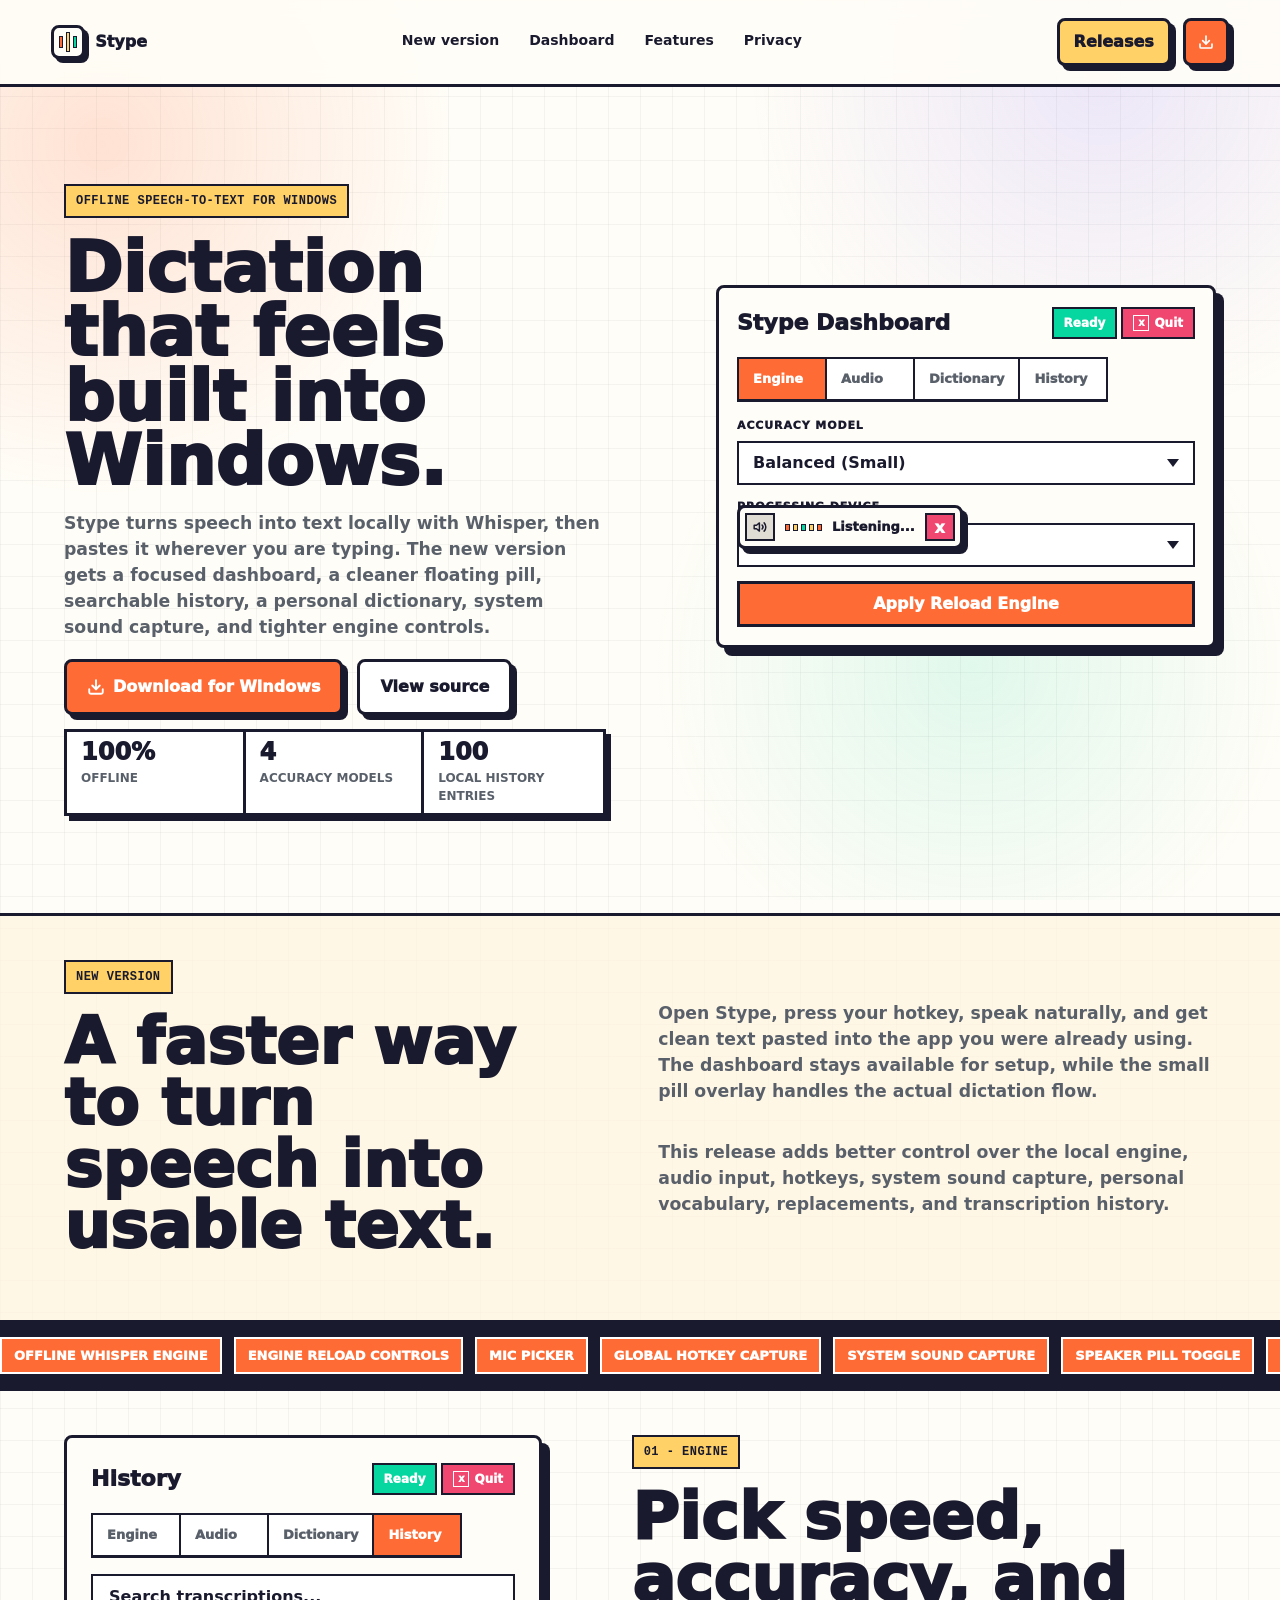
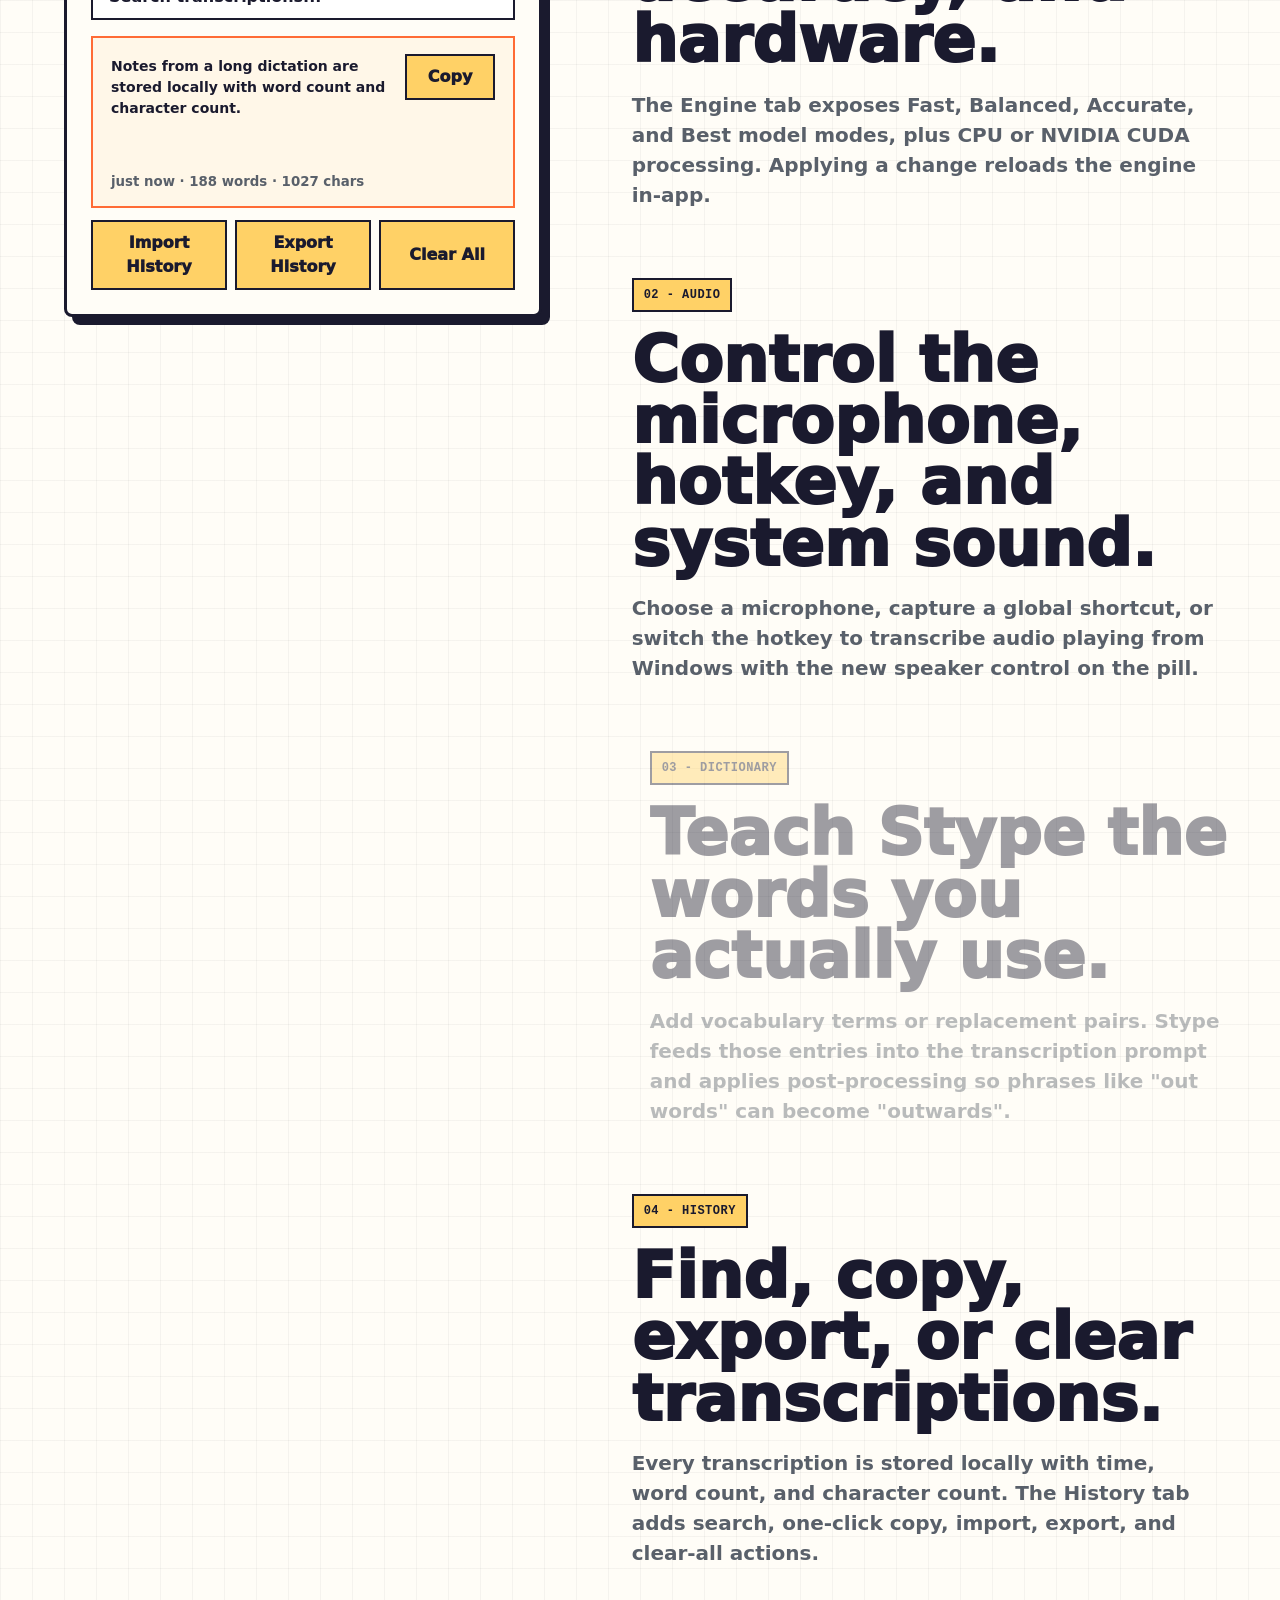
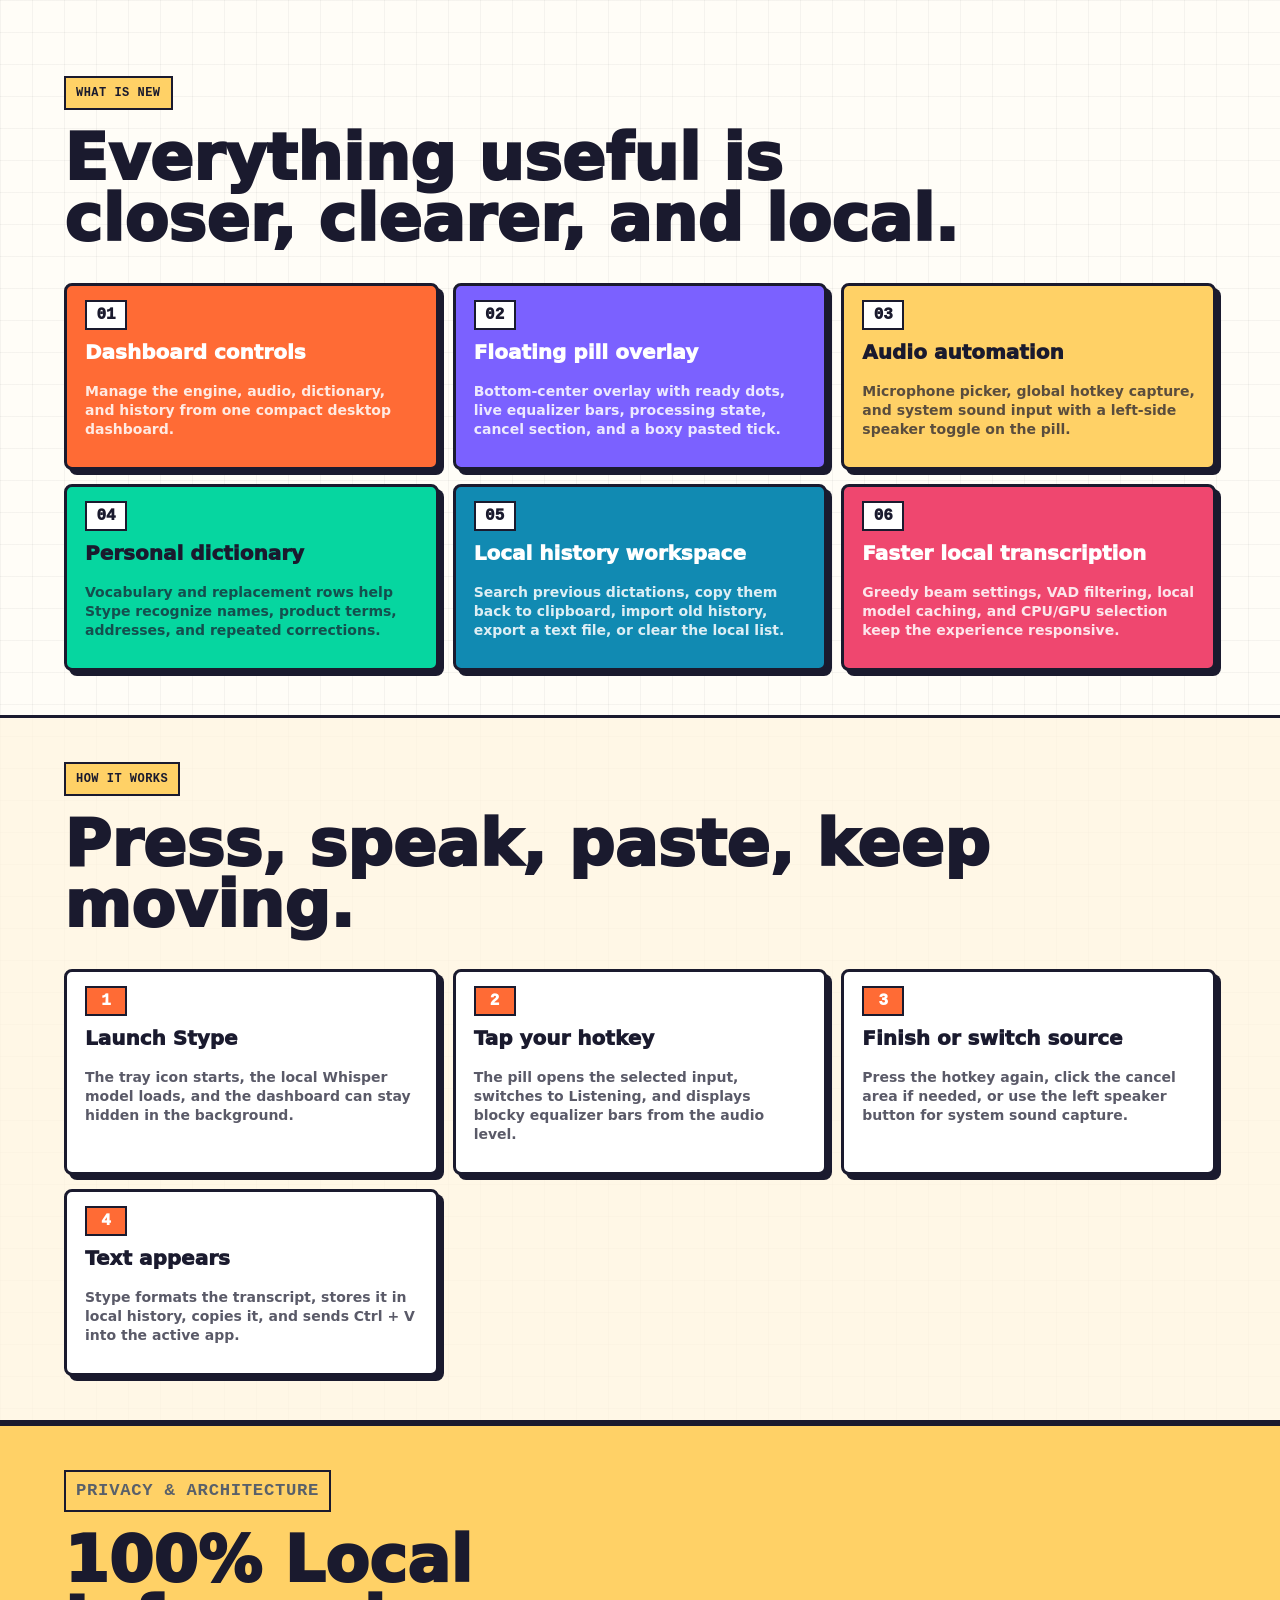
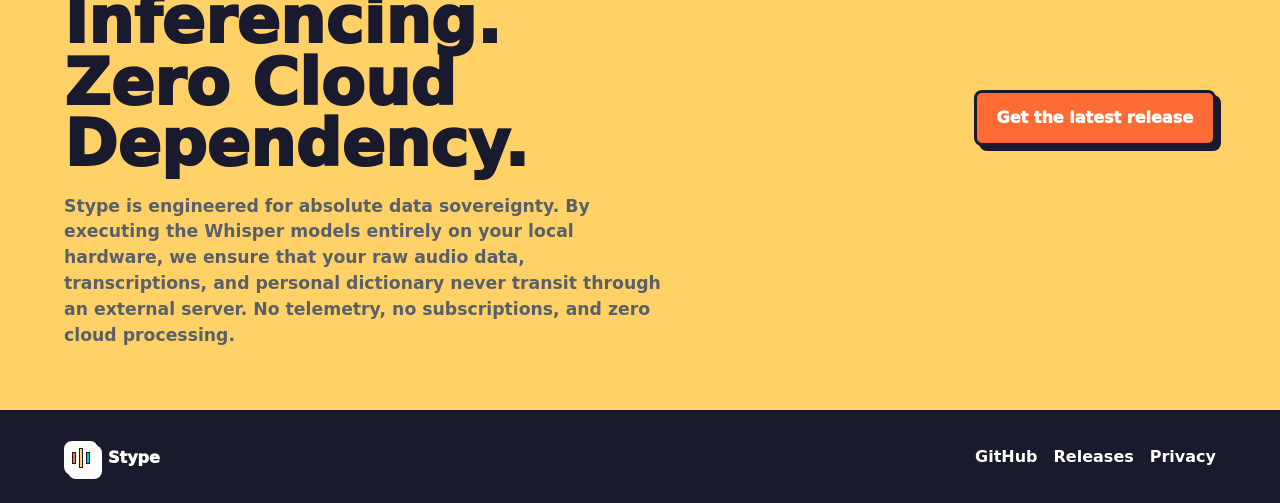
==== commit b44761ee: "feat: redesign landing page with custom CSS, interactive elements, and improved UI components" ====
--- a/index.html
+++ b/index.html
@@ -8,7 +8,7 @@
       name="description"
       content="Stype is a private offline speech-to-text app for Windows with a new dashboard, floating pill overlay, personal dictionary, history, hotkeys, and local Whisper transcription."
     />
-    <link rel="stylesheet" href="website/style.css?v=5" />
+    <link rel="stylesheet" href="website/style.css?v=16" />
   </head>
   <body>
     <a class="skip-link" href="#main">Skip to content</a>
@@ -28,9 +28,14 @@
         <a href="#privacy">Privacy</a>
       </nav>
 
-      <a class="nav-cta" href="https://github.com/akasumitlamba/Stype/releases" target="_blank" rel="noopener">
-        Releases
-      </a>
+      <div style="display: flex; gap: 12px;">
+        <a class="nav-cta" href="https://github.com/akasumitlamba/Stype/releases" target="_blank" rel="noopener">
+          Releases
+        </a>
+        <a class="nav-cta" href="https://github.com/akasumitlamba/Stype/releases/latest" target="_blank" rel="noopener" aria-label="Download Latest" style="padding: 9px 12px; background: var(--orange); color: #fff;">
+          <svg xmlns="http://www.w3.org/2000/svg" width="16" height="16" viewBox="0 0 24 24" fill="none" stroke="currentColor" stroke-width="2.5" stroke-linecap="round" stroke-linejoin="round"><path d="M21 15v4a2 2 0 0 1-2 2H5a2 2 0 0 1-2-2v-4"></path><polyline points="7 10 12 15 17 10"></polyline><line x1="12" y1="15" x2="12" y2="3"></line></svg>
+        </a>
+      </div>
     </header>
 
     <main id="main">
@@ -45,7 +50,8 @@
           </p>
 
           <div class="hero-actions">
-            <a class="btn primary" href="https://github.com/akasumitlamba/Stype/releases" target="_blank" rel="noopener">
+            <a class="btn primary" href="https://github.com/akasumitlamba/Stype/releases" target="_blank" rel="noopener" style="gap: 8px;">
+              <svg xmlns="http://www.w3.org/2000/svg" width="18" height="18" viewBox="0 0 24 24" fill="none" stroke="currentColor" stroke-width="2.5" stroke-linecap="round" stroke-linejoin="round"><path d="M21 15v4a2 2 0 0 1-2 2H5a2 2 0 0 1-2-2v-4"></path><polyline points="7 10 12 15 17 10"></polyline><line x1="12" y1="15" x2="12" y2="3"></line></svg>
               Download for Windows
             </a>
             <a class="btn secondary" href="https://github.com/akasumitlamba/Stype" target="_blank" rel="noopener">
@@ -55,7 +61,7 @@
 
           <div class="hero-stats" aria-label="Product highlights">
             <div><strong>100%</strong><span>offline</span></div>
-            <div><strong>4 models</strong></div>
+            <div><strong>4</strong><span>accuracy models</span></div>
             <div><strong>100</strong><span>local history entries</span></div>
           </div>
         </div>
@@ -88,7 +94,11 @@
 
           <div class="floating-pill">
             <button class="sound-toggle" aria-label="System sound input" aria-pressed="false">
-              <span class="sound-icon" aria-hidden="true"></span>
+              <svg class="sound-icon" xmlns="http://www.w3.org/2000/svg" viewBox="0 0 24 24" fill="none" stroke="currentColor" stroke-width="2.5" stroke-linecap="round" stroke-linejoin="round">
+                <polygon points="11 5 6 9 2 9 2 15 6 15 11 19 11 5"></polygon>
+                <path d="M15.54 8.46a5 5 0 0 1 0 7.07"></path>
+                <path d="M19.07 4.93a10 10 0 0 1 0 14.14"></path>
+              </svg>
             </button>
             <div class="eq" aria-hidden="true">
               <span></span><span></span><span></span><span></span><span></span>
@@ -97,18 +107,18 @@
             <button aria-label="Cancel recording">x</button>
           </div>
 
-          <div class="hero-shot quick-panel" aria-label="Stype usage summary">
-            <div>
+          <div class="hero-shot" aria-label="Stype usage summary">
+            <div class="quick-card card-1">
               <span>Works anywhere</span>
               <strong>Browser, editor, email, docs</strong>
             </div>
-            <div>
+            <div class="quick-card card-2">
               <span>Default hotkey</span>
               <strong>Ctrl + Space</strong>
             </div>
-            <div>
+            <div class="quick-card card-3">
               <span>Data path</span>
-              <strong>Mic or system sound -> local model -> clipboard</strong>
+              <strong>Mic / system sound -> local model -> clipboard</strong>
             </div>
           </div>
         </div>
@@ -277,11 +287,11 @@
       </section>
 
       <section id="privacy" class="section-band download-band">
-        <div>
-          <p class="kicker">Private by default</p>
-          <h2>No account. No subscriptions. No cloud audio.</h2>
+        <div style="max-width: 600px;">
+          <p class="kicker">Privacy & Architecture</p>
+          <h2>100% Local Inferencing. Zero Cloud Dependency.</h2>
           <p>
-            Stype runs the model locally, stores settings locally, and keeps your dictated text on your Windows machine.
+            Stype is engineered for absolute data sovereignty. By executing the Whisper models entirely on your local hardware, we ensure that your raw audio data, transcriptions, and personal dictionary never transit through an external server. No telemetry, no subscriptions, and zero cloud processing.
           </p>
         </div>
         <a class="btn primary" href="https://github.com/akasumitlamba/Stype/releases" target="_blank" rel="noopener">
--- a/website/style.css
+++ b/website/style.css
@@ -27,6 +27,11 @@
   scroll-behavior: smooth;
 }
 
+::selection {
+  background: var(--orange);
+  color: #fff;
+}
+
 body {
   margin: 0;
   color: var(--ink);
@@ -38,6 +43,11 @@
   font-family: var(--font);
   line-height: 1.5;
   overflow-x: hidden;
+  cursor: url("data:image/svg+xml,%3Csvg xmlns='http://www.w3.org/2000/svg' width='28' height='28' viewBox='0 0 28 28'%3E%3Cpath d='M2 2 v20 l5-5 l4 7 l3-2 l-4-7 l7-1 z' fill='%23ffd166' stroke='%231a1a2e' stroke-width='2' stroke-linejoin='miter'/%3E%3C/svg%3E") 2 2, auto;
+}
+
+a, button, select, [role="button"], input[type="submit"] {
+  cursor: url("data:image/svg+xml,%3Csvg xmlns='http://www.w3.org/2000/svg' width='28' height='28' viewBox='0 0 28 28'%3E%3Cpath d='M2 2 v20 l5-5 l4 7 l3-2 l-4-7 l7-1 z' fill='%23ff6b35' stroke='%231a1a2e' stroke-width='2' stroke-linejoin='miter'/%3E%3C/svg%3E") 2 2, pointer !important;
 }
 
 body::before {
@@ -113,22 +123,26 @@
   align-items: center;
   justify-content: center;
   gap: 3px;
-  background: var(--orange);
+  background: var(--bg);
   border: var(--line);
-  border-radius: 7px;
+  border-radius: 8px;
   box-shadow: 4px 4px 0 var(--ink);
 }
 
 .brand-mark span {
   width: 4px;
-  height: 14px;
-  background: #fff;
+  height: 12px;
   border: 1.5px solid var(--ink);
+  background: var(--orange);
 }
 
 .brand-mark span:nth-child(2) {
-  height: 22px;
+  height: 20px;
   background: var(--yellow);
+}
+
+.brand-mark span:nth-child(3) {
+  background: var(--green);
 }
 
 .nav-links {
@@ -186,14 +200,11 @@
 }
 
 .section-band {
-  height: calc(100svh - var(--nav-h));
-  min-height: 0;
-  overflow-y: auto;
-  scrollbar-gutter: stable;
   padding: clamp(18px, 3.5vw, 44px) clamp(18px, 5vw, 72px);
 }
 
 .hero {
+  min-height: calc(100svh - var(--nav-h));
   display: grid;
   grid-template-columns: minmax(0, 1.02fr) minmax(320px, 0.98fr);
   align-items: center;
@@ -468,7 +479,7 @@
   font-weight: 950;
 }
 
-.floating-pill > button:not(.sound-toggle) {
+.floating-pill>button:not(.sound-toggle) {
   width: 30px;
   height: 28px;
   border: 2px solid var(--ink);
@@ -489,808 +500,820 @@
 }
 
 .sound-icon {
-  position: relative;
-  width: 18px;
-  height: 16px;
-}
-
-.sound-icon::before {
-  content: "";
-  position: absolute;
-  left: 1px;
-  top: 4px;
-  width: 5px;
-  height: 8px;
-  background: var(--ink);
-}
-
-.sound-icon::after {
-  content: "";
-  position: absolute;
-  left: 6px;
-  top: 1px;
-  width: 0;
-  height: 0;
-  border-top: 7px solid transparent;
-  border-bottom: 7px solid transparent;
-  border-left: 9px solid var(--ink);
-}
-
-.sound-toggle::after {
-  content: "";
-  position: absolute;
-  width: 18px;
-  height: 3px;
-  background: var(--ink);
-  transform: rotate(-42deg);
-}
-
-.eq {
-  display: flex;
-  align-items: center;
-  gap: 3px;
-  height: 24px;
-}
-
-.eq span {
-  width: 5px;
-  min-height: 7px;
-  border: 1.5px solid var(--ink);
-  background: var(--orange);
-  animation: equalize 780ms ease-in-out infinite alternate;
-}
-
-.eq span:nth-child(2) {
-  background: var(--yellow);
-  animation-delay: 120ms;
-}
-
-.eq span:nth-child(3) {
-  background: var(--green);
-  animation-delay: 240ms;
-}
-
-.eq span:nth-child(4) {
-  background: var(--yellow);
-  animation-delay: 360ms;
-}
-
-.eq span:nth-child(5) {
-  animation-delay: 480ms;
-}
-
-.hero-shot {
-  position: absolute;
-  right: 0;
-  bottom: 0;
-  z-index: 1;
-  width: min(76%, 420px);
-  min-height: 170px;
-  transform: rotate(2deg);
-}
-
-.quick-panel {
-  display: flex;
-  flex-direction: column;
-  justify-content: stretch;
-  gap: 0;
-  padding: 0;
-  border: var(--line);
-  border-radius: var(--radius);
-  background: var(--card);
-  box-shadow: var(--shadow-sm);
-  overflow: hidden;
-}
-
-.quick-panel div {
-  padding: 18px 20px;
-  border-bottom: var(--line);
-}
-
-.quick-panel div:last-child {
-  border-bottom: 0;
-}
-
-.quick-panel span {
-  display: block;
-  margin-bottom: 5px;
-  color: var(--muted);
-  font-size: 11px;
-  font-weight: 950;
-  text-transform: uppercase;
-}
-
-.quick-panel strong {
-  display: block;
-  font-size: 20px;
-  line-height: 1.05;
-  font-weight: 950;
-}
-
-.intro-grid {
-  display: grid;
-  grid-template-columns: minmax(0, 0.95fr) minmax(300px, 1.05fr);
-  gap: clamp(24px, 7vw, 90px);
-  border-top: var(--line);
-  border-bottom: var(--line);
-  background: rgba(255, 244, 223, 0.72);
-}
-
-.intro-notes {
-  display: grid;
-  gap: 18px;
-  align-content: center;
-}
-
-.marquee {
-  overflow: hidden;
-  border-bottom: var(--line);
-  background: var(--ink);
-  color: #fff;
-}
-
-.marquee-track {
-  display: flex;
-  width: max-content;
-  gap: 12px;
-  padding: 14px 0;
-  animation: marquee 32s linear infinite;
-}
-
-.marquee-track span {
-  display: inline-flex;
-  padding: 7px 12px;
-  border: 2px solid #fff;
-  background: var(--orange);
-  color: #fff;
-  font-size: 13px;
-  font-weight: 950;
-  text-transform: uppercase;
-}
-
-.sticky-story {
-  display: grid;
-  grid-template-columns: minmax(320px, 0.9fr) minmax(0, 1.1fr);
-  gap: clamp(34px, 7vw, 96px);
-  align-items: start;
-}
-
-.story-visual {
-  position: sticky;
-  top: 104px;
-}
-
-.story-window {
-  min-height: min(470px, calc(100svh - var(--nav-h) - 72px));
-  padding: clamp(16px, 3vw, 24px);
-}
-
-.story-panel {
-  min-height: 300px;
-}
-
-.app-form {
-  position: relative;
-  min-height: 300px;
-  padding-bottom: 56px;
-}
-
-.app-form label {
-  display: block;
-  margin: 0 0 7px;
-  font-family: var(--mono);
-  font-size: 12px;
-  font-weight: 950;
-  letter-spacing: 0.06em;
-  text-transform: uppercase;
-}
-
-.app-select,
-.app-hotkey,
-.search-like {
-  display: flex;
-  align-items: center;
-  justify-content: space-between;
-  min-height: 46px;
-  margin-bottom: 16px;
-  padding: 0 16px;
-  border: 2px solid var(--ink);
-  background: #fff;
-  color: var(--ink);
-  font-weight: 700;
-}
-
-.app-select span {
-  width: 30px;
-  align-self: stretch;
-  margin: 0 -16px 0 16px;
-  border-left: 2px solid var(--ink);
-  position: relative;
-}
-
-.app-select span::after {
-  content: "";
-  position: absolute;
-  left: 50%;
-  top: 50%;
-  width: 0;
-  height: 0;
-  transform: translate(-50%, -25%);
-  border-left: 5px solid transparent;
-  border-right: 5px solid transparent;
-  border-top: 7px solid var(--ink);
-}
-
-.app-hotkey {
-  background: var(--purple);
-  color: #fff;
-  justify-content: center;
-  font-weight: 950;
-  letter-spacing: 0.08em;
-}
-
-.app-help,
-.dictionary-preview p {
-  margin: -10px 0 16px;
-  color: var(--muted);
-  font-size: 13px;
-  font-weight: 700;
-}
-
-.app-primary {
-  position: absolute;
-  left: 0;
-  right: 0;
-  bottom: 0;
-  min-height: 48px;
-  border: var(--line);
-  background: var(--orange);
-  color: #fff;
-  font-weight: 950;
-}
-
-.app-toggle-row {
-  display: flex;
-  align-items: center;
-  gap: 12px;
-  margin-bottom: 16px;
-}
-
-.mini-toggle {
-  width: 42px;
-  height: 24px;
-  display: inline-flex;
-  align-items: center;
-  padding: 2px;
-  border: 2px solid var(--ink);
-  border-radius: 999px;
-  background: #e0ddd5;
-}
-
-.mini-toggle i {
-  width: 16px;
-  height: 16px;
-  display: block;
-  border: 2px solid var(--ink);
-  border-radius: 50%;
-  background: #fff;
-}
-
-.mini-toggle.on {
-  background: var(--orange);
-}
-
-.mini-toggle.on i {
-  margin-left: auto;
-}
-
-.dict-head {
-  display: flex;
-  align-items: center;
-  justify-content: space-between;
-  gap: 12px;
-  margin-bottom: 18px;
-}
-
-.dict-head > strong {
-  font-size: 18px;
-  font-weight: 950;
-}
-
-.dict-head span {
-  display: flex;
-  gap: 8px;
-}
-
-.dict-head button,
-.history-actions button,
-.history-card button {
-  border: 2px solid var(--ink);
-  background: var(--yellow);
-  color: var(--ink);
-  font-weight: 950;
-  padding: 9px 12px;
-}
-
-.dict-row {
-  display: grid;
-  grid-template-columns: 62px 1fr 24px 1fr 30px;
-  align-items: center;
-  gap: 10px;
-  min-height: 54px;
-  margin-bottom: 10px;
-  padding: 8px 10px;
-  border: 2px solid var(--ink);
-  background: #fff;
-}
-
-.dict-row b {
-  color: var(--purple);
-  font-size: 12px;
-  font-weight: 950;
-}
-
-.dict-row span {
-  min-height: 34px;
-  padding: 7px 10px;
-  border: 2px solid var(--ink);
-}
-
-.dict-row i {
-  font-style: normal;
-  text-align: center;
-  font-weight: 950;
-}
-
-.dict-row button {
-  width: 28px;
-  height: 28px;
-  border: 2px solid var(--ink);
-  background: var(--pink);
-  color: #fff;
-  font-weight: 950;
-}
-
-.history-card {
-  position: relative;
-  min-height: 172px;
-  margin-bottom: 12px;
-  padding: 18px 120px 34px 18px;
-  border: 2px solid var(--orange);
-  background: rgba(255, 244, 223, 0.62);
-}
-
-.history-card p {
-  color: var(--ink);
-  font-size: 14px;
-  font-weight: 700;
-}
-
-.history-card button {
-  position: absolute;
-  top: 16px;
-  right: 18px;
-  min-width: 90px;
-}
-
-.history-card small {
-  position: absolute;
-  left: 18px;
-  bottom: 14px;
-  color: var(--muted);
-  font-weight: 700;
-}
-
-.history-actions {
-  display: grid;
-  grid-template-columns: repeat(3, minmax(0, 1fr));
-  gap: 8px;
-}
-
-.story-copy {
-  display: grid;
-  gap: clamp(22px, 6vh, 48px);
-  padding-bottom: 0;
-}
-
-.story-step {
-  min-height: min(44vh, 360px);
-  display: flex;
-  flex-direction: column;
-  justify-content: center;
-  opacity: 0.42;
-  transform: translateX(18px);
-  transition: opacity 220ms ease, transform 220ms ease;
-}
-
-.story-step.is-active {
-  opacity: 1;
-  transform: none;
-}
-
-.story-step p:not(.kicker) {
-  max-width: 620px;
-  color: var(--muted);
-  font-size: 20px;
-  font-weight: 700;
-}
-
-.section-heading {
-  max-width: 940px;
-  margin-bottom: clamp(18px, 3vw, 32px);
-}
-
-.feature-grid,
-.workflow-grid {
-  display: grid;
-  grid-template-columns: repeat(3, minmax(0, 1fr));
-  gap: 14px;
-}
-
-.feature-card,
-.flow-card {
-  min-height: 160px;
-  padding: 14px 18px;
-  border: var(--line);
-  border-radius: var(--radius);
-  background: var(--card);
-  box-shadow: var(--shadow-sm);
-}
-
-.feature-card span,
-.flow-card strong {
-  display: inline-flex;
-  align-items: center;
-  justify-content: center;
-  min-width: 42px;
-  height: 30px;
-  margin-bottom: 12px;
-  border: 2px solid var(--ink);
-  background: #fff;
-  color: var(--ink);
-  font-family: var(--mono);
-  font-weight: 950;
-}
-
-.feature-card p,
-.flow-card p {
-  color: rgba(26, 26, 46, 0.72);
-  font-size: 14px;
-  line-height: 1.35;
-  font-weight: 750;
-}
-
-.feature-card.orange {
-  background: var(--orange);
-  color: #fff;
-}
-
-.feature-card.purple {
-  background: var(--purple);
-  color: #fff;
-}
-
-.feature-card.yellow {
-  background: var(--yellow);
-}
-
-.feature-card.green {
-  background: var(--green);
-}
-
-.feature-card.blue {
-  background: var(--blue);
-  color: #fff;
-}
-
-.feature-card.pink {
-  background: var(--pink);
-  color: #fff;
-}
-
-.feature-card.orange p,
-.feature-card.purple p,
-.feature-card.blue p,
-.feature-card.pink p {
-  color: rgba(255, 255, 255, 0.86);
-}
-
-.workflow {
-  border-top: var(--line);
-  border-bottom: var(--line);
-  background: rgba(255, 244, 223, 0.72);
-}
-
-.flow-card {
-  min-height: 155px;
-}
-
-.flow-card strong {
-  background: var(--orange);
-  color: #fff;
-}
-
-.download-band {
-  display: flex;
-  align-items: center;
-  justify-content: space-between;
-  gap: 28px;
-  border-top: var(--line);
-  background: var(--yellow);
-}
-
-.download-band h2 {
-  max-width: 820px;
-}
-
-.site-footer {
-  display: flex;
-  align-items: center;
-  justify-content: space-between;
-  gap: 20px;
-  padding: 28px clamp(18px, 5vw, 72px);
-  border-top: var(--line);
-  background: var(--ink);
-  color: #fff;
-}
-
-.site-footer .brand-mark {
-  box-shadow: 4px 4px 0 #fff;
-  border-color: #fff;
-}
-
-.footer-links {
-  display: flex;
-  flex-wrap: wrap;
-  gap: 16px;
-  font-weight: 900;
-}
-
-.footer-links a {
-  border-bottom: 2px solid transparent;
-}
-
-.footer-links a:hover {
-  border-bottom-color: #fff;
-}
-
-.reveal {
-  opacity: 0;
-  transform: translateY(16px);
-  transition: opacity 420ms ease, transform 420ms ease;
-}
-
-.reveal.is-visible {
-  opacity: 1;
-  transform: none;
-}
-
-@keyframes equalize {
-  from { height: 7px; }
-  to { height: 22px; }
-}
-
-@keyframes marquee {
-  to { transform: translateX(-50%); }
-}
-
-@media (prefers-reduced-motion: reduce) {
-  *,
-  *::before,
-  *::after {
-    animation-duration: 1ms !important;
-    animation-iteration-count: 1 !important;
-    scroll-behavior: auto !important;
-    transition-duration: 1ms !important;
+    display: block;
+    width: 14px;
+    height: 14px;
+    color: var(--ink);
+  }
+
+  .eq {
+    display: flex;
+    align-items: center;
+    gap: 3px;
+    height: 24px;
+  }
+
+  .eq span {
+    width: 5px;
+    min-height: 7px;
+    border: 1.5px solid var(--ink);
+    background: var(--orange);
+    animation: equalize 780ms ease-in-out infinite alternate;
+  }
+
+  .eq span:nth-child(2) {
+    background: var(--yellow);
+    animation-delay: 120ms;
+  }
+
+  .eq span:nth-child(3) {
+    background: var(--green);
+    animation-delay: 240ms;
+  }
+
+  .eq span:nth-child(4) {
+    background: var(--yellow);
+    animation-delay: 360ms;
+  }
+
+  .eq span:nth-child(5) {
+    animation-delay: 480ms;
+  }
+
+  .hero-shot {
+    position: absolute;
+    right: -24px;
+    bottom: 24px;
+    z-index: 10;
+    width: min(85%, 320px);
+    height: 100px;
+  }
+
+  .quick-card {
+    position: absolute;
+    top: 0;
+    left: 0;
+    width: 100%;
+    height: 100%;
+    display: flex;
+    flex-direction: column;
+    justify-content: center;
+    padding: 16px 20px;
+    border: 3px solid var(--ink);
+    border-radius: 12px;
+    background: #fff;
+    box-shadow: 6px 6px 0 var(--ink);
+    opacity: 0;
+    animation: cardFade 12s cubic-bezier(0.4, 0, 0.2, 1) infinite;
+  }
+
+  .quick-card.card-1 {
+    animation-delay: 0s;
+  }
+
+  .quick-card.card-2 {
+    animation-delay: 4s;
+  }
+
+  .quick-card.card-3 {
+    animation-delay: 8s;
+  }
+
+  .quick-card span {
+    display: block;
+    margin-bottom: 5px;
+    color: var(--muted);
+    font-size: 11px;
+    font-weight: 950;
+    text-transform: uppercase;
+  }
+
+  .quick-card strong {
+    display: block;
+    font-size: 15px;
+    line-height: 1.3;
+    font-weight: 950;
+  }
+
+  @keyframes cardFade {
+    0% {
+      opacity: 0;
+      transform: translateY(20px) scale(0.95);
+    }
+
+    5% {
+      opacity: 1;
+      transform: translateY(0) scale(1);
+    }
+
+    28% {
+      opacity: 1;
+      transform: translateY(0) scale(1);
+    }
+
+    33% {
+      opacity: 0;
+      transform: translateY(-20px) scale(0.95);
+    }
+
+    100% {
+      opacity: 0;
+      transform: translateY(-20px) scale(0.95);
+    }
+  }
+
+  .intro-grid {
+    display: grid;
+    grid-template-columns: minmax(0, 0.95fr) minmax(300px, 1.05fr);
+    gap: clamp(24px, 7vw, 90px);
+    border-top: var(--line);
+    border-bottom: var(--line);
+    background: rgba(255, 244, 223, 0.72);
+  }
+
+  .intro-notes {
+    display: grid;
+    gap: 18px;
+    align-content: center;
+  }
+
+  .marquee {
+    overflow: hidden;
+    border-bottom: var(--line);
+    background: var(--ink);
+    color: #fff;
+  }
+
+  .marquee-track {
+    display: flex;
+    width: max-content;
+    gap: 12px;
+    padding: 14px 0;
+    animation: marquee 32s linear infinite;
+  }
+
+  .marquee-track span {
+    display: inline-flex;
+    padding: 7px 12px;
+    border: 2px solid #fff;
+    background: var(--orange);
+    color: #fff;
+    font-size: 13px;
+    font-weight: 950;
+    text-transform: uppercase;
+  }
+
+  .sticky-story {
+    display: grid;
+    grid-template-columns: minmax(320px, 0.9fr) minmax(0, 1.1fr);
+    gap: clamp(34px, 7vw, 96px);
+    align-items: start;
+  }
+
+  .story-visual {
+    position: sticky;
+    top: 104px;
+  }
+
+  .story-window {
+    min-height: min(470px, calc(100svh - var(--nav-h) - 72px));
+    padding: clamp(16px, 3vw, 24px);
+  }
+
+  .story-panel {
+    min-height: 300px;
+  }
+
+  .app-form {
+    position: relative;
+    min-height: 300px;
+    padding-bottom: 56px;
+  }
+
+  .app-form label {
+    display: block;
+    margin: 0 0 7px;
+    font-family: var(--mono);
+    font-size: 12px;
+    font-weight: 950;
+    letter-spacing: 0.06em;
+    text-transform: uppercase;
+  }
+
+  .app-select,
+  .app-hotkey,
+  .search-like {
+    display: flex;
+    align-items: center;
+    justify-content: space-between;
+    min-height: 46px;
+    margin-bottom: 16px;
+    padding: 0 16px;
+    border: 2px solid var(--ink);
+    background: #fff;
+    color: var(--ink);
+    font-weight: 700;
+  }
+
+  .app-select span {
+    width: 30px;
+    align-self: stretch;
+    margin: 0 -16px 0 16px;
+    border-left: 2px solid var(--ink);
+    position: relative;
+  }
+
+  .app-select span::after {
+    content: "";
+    position: absolute;
+    left: 50%;
+    top: 50%;
+    width: 0;
+    height: 0;
+    transform: translate(-50%, -25%);
+    border-left: 5px solid transparent;
+    border-right: 5px solid transparent;
+    border-top: 7px solid var(--ink);
+  }
+
+  .app-hotkey {
+    background: var(--purple);
+    color: #fff;
+    justify-content: center;
+    font-weight: 950;
+    letter-spacing: 0.08em;
+  }
+
+  .app-help,
+  .dictionary-preview p {
+    margin: -10px 0 16px;
+    color: var(--muted);
+    font-size: 13px;
+    font-weight: 700;
+  }
+
+  .app-primary {
+    position: absolute;
+    left: 0;
+    right: 0;
+    bottom: 0;
+    min-height: 48px;
+    border: var(--line);
+    background: var(--orange);
+    color: #fff;
+    font-weight: 950;
+  }
+
+  .app-toggle-row {
+    display: flex;
+    align-items: center;
+    gap: 12px;
+    margin-bottom: 16px;
+  }
+
+  .mini-toggle {
+    width: 42px;
+    height: 24px;
+    display: inline-flex;
+    align-items: center;
+    padding: 2px;
+    border: 2px solid var(--ink);
+    border-radius: 999px;
+    background: #e0ddd5;
+  }
+
+  .mini-toggle i {
+    width: 16px;
+    height: 16px;
+    display: block;
+    border: 2px solid var(--ink);
+    border-radius: 50%;
+    background: #fff;
+  }
+
+  .mini-toggle.on {
+    background: var(--orange);
+  }
+
+  .mini-toggle.on i {
+    margin-left: auto;
+  }
+
+  .dict-head {
+    display: flex;
+    align-items: center;
+    justify-content: space-between;
+    gap: 12px;
+    margin-bottom: 18px;
+  }
+
+  .dict-head>strong {
+    font-size: 18px;
+    font-weight: 950;
+  }
+
+  .dict-head span {
+    display: flex;
+    gap: 8px;
+  }
+
+  .dict-head button,
+  .history-actions button,
+  .history-card button {
+    border: 2px solid var(--ink);
+    background: var(--yellow);
+    color: var(--ink);
+    font-weight: 950;
+    padding: 9px 12px;
+  }
+
+  .dict-row {
+    display: grid;
+    grid-template-columns: 62px 1fr 24px 1fr 30px;
+    align-items: center;
+    gap: 10px;
+    min-height: 54px;
+    margin-bottom: 10px;
+    padding: 8px 10px;
+    border: 2px solid var(--ink);
+    background: #fff;
+  }
+
+  .dict-row b {
+    color: var(--purple);
+    font-size: 12px;
+    font-weight: 950;
+  }
+
+  .dict-row span {
+    min-height: 34px;
+    padding: 7px 10px;
+    border: 2px solid var(--ink);
+  }
+
+  .dict-row i {
+    font-style: normal;
+    text-align: center;
+    font-weight: 950;
+  }
+
+  .dict-row button {
+    width: 28px;
+    height: 28px;
+    border: 2px solid var(--ink);
+    background: var(--pink);
+    color: #fff;
+    font-weight: 950;
+  }
+
+  .history-card {
+    position: relative;
+    min-height: 172px;
+    margin-bottom: 12px;
+    padding: 18px 120px 34px 18px;
+    border: 2px solid var(--orange);
+    background: rgba(255, 244, 223, 0.62);
+  }
+
+  .history-card p {
+    color: var(--ink);
+    font-size: 14px;
+    font-weight: 700;
+  }
+
+  .history-card button {
+    position: absolute;
+    top: 16px;
+    right: 18px;
+    min-width: 90px;
+  }
+
+  .history-card small {
+    position: absolute;
+    left: 18px;
+    bottom: 14px;
+    color: var(--muted);
+    font-weight: 700;
+  }
+
+  .history-actions {
+    display: grid;
+    grid-template-columns: repeat(3, minmax(0, 1fr));
+    gap: 8px;
+  }
+
+  .story-copy {
+    display: grid;
+    gap: clamp(22px, 6vh, 48px);
+    padding-bottom: 0;
   }
 
   .story-step {
+    min-height: min(44vh, 360px);
+    display: flex;
+    flex-direction: column;
+    justify-content: center;
+    opacity: 0.42;
+    transform: translateX(18px);
+    transition: opacity 220ms ease, transform 220ms ease;
+  }
+
+  .story-step.is-active {
     opacity: 1;
     transform: none;
   }
-}
-
-@media (max-width: 980px) {
-  :root {
-    --nav-h: 68px;
-  }
-
-  .nav-links {
-    display: none;
-  }
-
-  .hero,
-  .intro-grid,
-  .sticky-story {
-    grid-template-columns: 1fr;
-  }
-
-  .hero-product {
-    min-height: 480px;
-  }
-
-  .dashboard-window {
-    margin-left: 0;
-  }
-
-  .story-visual {
-    position: relative;
-    top: 0;
-  }
-
-  .story-copy {
+
+  .story-step p:not(.kicker) {
+    max-width: 620px;
+    color: var(--muted);
+    font-size: 20px;
+    font-weight: 700;
+  }
+
+  .section-heading {
+    max-width: 940px;
+    margin-bottom: clamp(18px, 3vw, 32px);
+  }
+
+  .feature-grid,
+  .workflow-grid {
+    display: grid;
+    grid-template-columns: repeat(3, minmax(0, 1fr));
+    gap: 14px;
+  }
+
+  .feature-card,
+  .flow-card {
+    min-height: 160px;
+    padding: 14px 18px;
+    border: var(--line);
+    border-radius: var(--radius);
+    background: var(--card);
+    box-shadow: var(--shadow-sm);
+  }
+
+  .feature-card span,
+  .flow-card strong {
+    display: inline-flex;
+    align-items: center;
+    justify-content: center;
+    min-width: 42px;
+    height: 30px;
+    margin-bottom: 12px;
+    border: 2px solid var(--ink);
+    background: #fff;
+    color: var(--ink);
+    font-family: var(--mono);
+    font-weight: 950;
+  }
+
+  .feature-card p,
+  .flow-card p {
+    color: rgba(26, 26, 46, 0.72);
+    font-size: 14px;
+    line-height: 1.35;
+    font-weight: 750;
+  }
+
+  .feature-card.orange {
+    background: var(--orange);
+    color: #fff;
+  }
+
+  .feature-card.purple {
+    background: var(--purple);
+    color: #fff;
+  }
+
+  .feature-card.yellow {
+    background: var(--yellow);
+  }
+
+  .feature-card.green {
+    background: var(--green);
+  }
+
+  .feature-card.blue {
+    background: var(--blue);
+    color: #fff;
+  }
+
+  .feature-card.pink {
+    background: var(--pink);
+    color: #fff;
+  }
+
+  .feature-card.orange p,
+  .feature-card.purple p,
+  .feature-card.blue p,
+  .feature-card.pink p {
+    color: rgba(255, 255, 255, 0.86);
+  }
+
+  .workflow {
+    border-top: var(--line);
+    border-bottom: var(--line);
+    background: rgba(255, 244, 223, 0.72);
+  }
+
+  .flow-card {
+    min-height: 155px;
+  }
+
+  .flow-card strong {
+    background: var(--orange);
+    color: #fff;
+  }
+
+  .download-band {
+    display: flex;
+    align-items: center;
+    justify-content: space-between;
     gap: 28px;
-    padding-bottom: 0;
-  }
-
-  .story-window {
-    min-height: 430px;
-  }
-
-  .story-step {
-    min-height: auto;
+    border-top: var(--line);
+    background: var(--yellow);
+  }
+
+  .download-band h2 {
+    max-width: 820px;
+  }
+
+  .site-footer {
+    display: flex;
+    align-items: center;
+    justify-content: space-between;
+    gap: 20px;
+    padding: 28px clamp(18px, 5vw, 72px);
+    border-top: var(--line);
+    background: var(--ink);
+    color: #fff;
+  }
+
+  .site-footer .brand-mark {
+    box-shadow: 4px 4px 0 #fff;
+    border-color: #fff;
+  }
+
+  .footer-links {
+    display: flex;
+    flex-wrap: wrap;
+    gap: 16px;
+    font-weight: 900;
+  }
+
+  .footer-links a {
+    border-bottom: 2px solid transparent;
+  }
+
+  .footer-links a:hover {
+    border-bottom-color: #fff;
+  }
+
+  .reveal {
+    opacity: 0;
+    transform: translateY(16px);
+    transition: opacity 420ms ease, transform 420ms ease;
+  }
+
+  .reveal.is-visible {
     opacity: 1;
     transform: none;
-    padding: 18px 0;
-  }
-
-  .feature-grid,
-  .workflow-grid {
-    grid-template-columns: repeat(2, minmax(0, 1fr));
-  }
-
-  .download-band {
-    align-items: flex-start;
-    flex-direction: column;
-  }
-}
-
-@media (max-width: 640px) {
-  :root {
-    --nav-h: 66px;
-  }
-
-  .section-band {
-    height: calc(100svh - var(--nav-h));
-    overflow-y: auto;
-    padding-top: 24px;
-    padding-bottom: 24px;
-    padding-left: 20px;
-    padding-right: 20px;
-  }
-
-  h1 {
-    font-size: clamp(40px, 11vw, 46px);
-    line-height: 0.94;
-  }
-
-  h2 {
-    font-size: clamp(32px, 10vw, 42px);
-  }
-
-  .hero-lede,
-  .intro-notes p,
-  .download-band p {
-    font-size: 16px;
-  }
-
-  .hero-actions {
-    align-items: stretch;
-    flex-direction: column;
-  }
-
-  .hero-actions .btn {
-    width: 100%;
-  }
-
-  .site-nav {
-    gap: 12px;
-  }
-
-  .brand {
-    font-size: 15px;
-  }
-
-  .brand-mark {
-    width: 30px;
-    height: 30px;
-  }
-
-  .nav-cta {
-    padding: 8px 10px;
-    font-size: 13px;
-  }
-
-  .hero-stats,
-  .feature-grid,
-  .workflow-grid {
-    grid-template-columns: 1fr;
-  }
-
-  .hero-stats div {
-    border-right: 0;
-    border-bottom: var(--line);
-  }
-
-  .hero-stats div:last-child {
-    border-bottom: 0;
-  }
-
-  .hero-product {
-    min-height: 430px;
-  }
-
-  .dashboard-window {
-    padding: 16px;
-  }
-
-  .window-top {
-    align-items: flex-start;
-    flex-direction: row;
-    gap: 8px;
-  }
-
-  .window-top strong {
-    font-size: 18px;
-  }
-
-  .status-chip,
-  .quit-chip {
-    min-height: 28px;
-    padding: 4px 7px;
-    font-size: 11px;
-  }
-
-  .floating-pill {
-    left: 0;
-    bottom: 150px;
-  }
-
-  .hero-shot {
-    width: 86%;
-    min-height: 160px;
-  }
-
-  .tab-row span {
-    min-width: 96px;
-    padding: 9px 11px;
-  }
-
-  .story-window {
-    min-height: 390px;
-  }
-
-  .story-panel,
-  .app-form {
-    min-height: 300px;
-  }
-
-  .dict-head {
-    align-items: flex-start;
-    flex-direction: column;
-  }
-
-  .dict-row {
-    grid-template-columns: 1fr;
-    gap: 7px;
-  }
-
-  .history-actions {
-    grid-template-columns: 1fr;
-  }
-
-  .history-card {
-    min-height: 150px;
-    padding: 16px 16px 48px;
-  }
-
-  .history-card button {
-    position: static;
-    margin-top: 8px;
-  }
-
-  .site-footer {
-    align-items: flex-start;
-    flex-direction: column;
-  }
-}
+  }
+
+  @keyframes equalize {
+    from {
+      height: 7px;
+    }
+
+    to {
+      height: 22px;
+    }
+  }
+
+  @keyframes marquee {
+    to {
+      transform: translateX(-50%);
+    }
+  }
+
+  @media (prefers-reduced-motion: reduce) {
+
+    *,
+    *::before,
+    *::after {
+      animation-duration: 1ms !important;
+      animation-iteration-count: 1 !important;
+      scroll-behavior: auto !important;
+      transition-duration: 1ms !important;
+    }
+
+    .story-step {
+      opacity: 1;
+      transform: none;
+    }
+  }
+
+  @media (max-width: 980px) {
+    :root {
+      --nav-h: 68px;
+    }
+
+    .nav-links {
+      display: none;
+    }
+
+    .hero,
+    .intro-grid,
+    .sticky-story {
+      grid-template-columns: 1fr;
+    }
+
+    .hero-product {
+      min-height: 480px;
+    }
+
+    .dashboard-window {
+      margin-left: 0;
+    }
+
+    .story-visual {
+      position: relative;
+      top: 0;
+    }
+
+    .story-copy {
+      gap: 28px;
+      padding-bottom: 0;
+    }
+
+    .story-window {
+      min-height: 430px;
+    }
+
+    .story-step {
+      min-height: auto;
+      opacity: 1;
+      transform: none;
+      padding: 18px 0;
+    }
+
+    .feature-grid,
+    .workflow-grid {
+      grid-template-columns: repeat(2, minmax(0, 1fr));
+    }
+
+    .download-band {
+      align-items: flex-start;
+      flex-direction: column;
+    }
+  }
+
+  @media (max-width: 640px) {
+    :root {
+      --nav-h: 66px;
+    }
+
+    .section-band {
+      height: calc(100svh - var(--nav-h));
+      overflow-y: auto;
+      padding-top: 24px;
+      padding-bottom: 24px;
+      padding-left: 20px;
+      padding-right: 20px;
+    }
+
+    h1 {
+      font-size: clamp(40px, 11vw, 46px);
+      line-height: 0.94;
+    }
+
+    h2 {
+      font-size: clamp(32px, 10vw, 42px);
+    }
+
+    .hero-lede,
+    .intro-notes p,
+    .download-band p {
+      font-size: 16px;
+    }
+
+    .hero-actions {
+      align-items: stretch;
+      flex-direction: column;
+    }
+
+    .hero-actions .btn {
+      width: 100%;
+    }
+
+    .site-nav {
+      gap: 12px;
+    }
+
+    .brand {
+      font-size: 15px;
+    }
+
+    .brand-mark {
+      width: 30px;
+      height: 30px;
+    }
+
+    .nav-cta {
+      padding: 8px 10px;
+      font-size: 13px;
+    }
+
+    .hero-stats,
+    .feature-grid,
+    .workflow-grid {
+      grid-template-columns: 1fr;
+    }
+
+    .hero-stats div {
+      border-right: 0;
+      border-bottom: var(--line);
+    }
+
+    .hero-stats div:last-child {
+      border-bottom: 0;
+    }
+
+    .hero-product {
+      min-height: 430px;
+    }
+
+    .dashboard-window {
+      padding: 16px;
+    }
+
+    .window-top {
+      align-items: flex-start;
+      flex-direction: row;
+      gap: 8px;
+    }
+
+    .window-top strong {
+      font-size: 18px;
+    }
+
+    .status-chip,
+    .quit-chip {
+      min-height: 28px;
+      padding: 4px 7px;
+      font-size: 11px;
+    }
+
+    .floating-pill {
+      left: 0;
+      bottom: 150px;
+    }
+
+    .hero-shot {
+      width: 86%;
+      min-height: 160px;
+    }
+
+    .tab-row span {
+      min-width: 96px;
+      padding: 9px 11px;
+    }
+
+    .story-window {
+      min-height: 390px;
+    }
+
+    .story-panel,
+    .app-form {
+      min-height: 300px;
+    }
+
+    .dict-head {
+      align-items: flex-start;
+      flex-direction: column;
+    }
+
+    .dict-row {
+      grid-template-columns: 1fr;
+      gap: 7px;
+    }
+
+    .history-actions {
+      grid-template-columns: 1fr;
+    }
+
+    .history-card {
+      min-height: 150px;
+      padding: 16px 16px 48px;
+    }
+
+    .history-card button {
+      position: static;
+      margin-top: 8px;
+    }
+
+    .site-footer {
+      align-items: flex-start;
+      flex-direction: column;
+    }
+  }
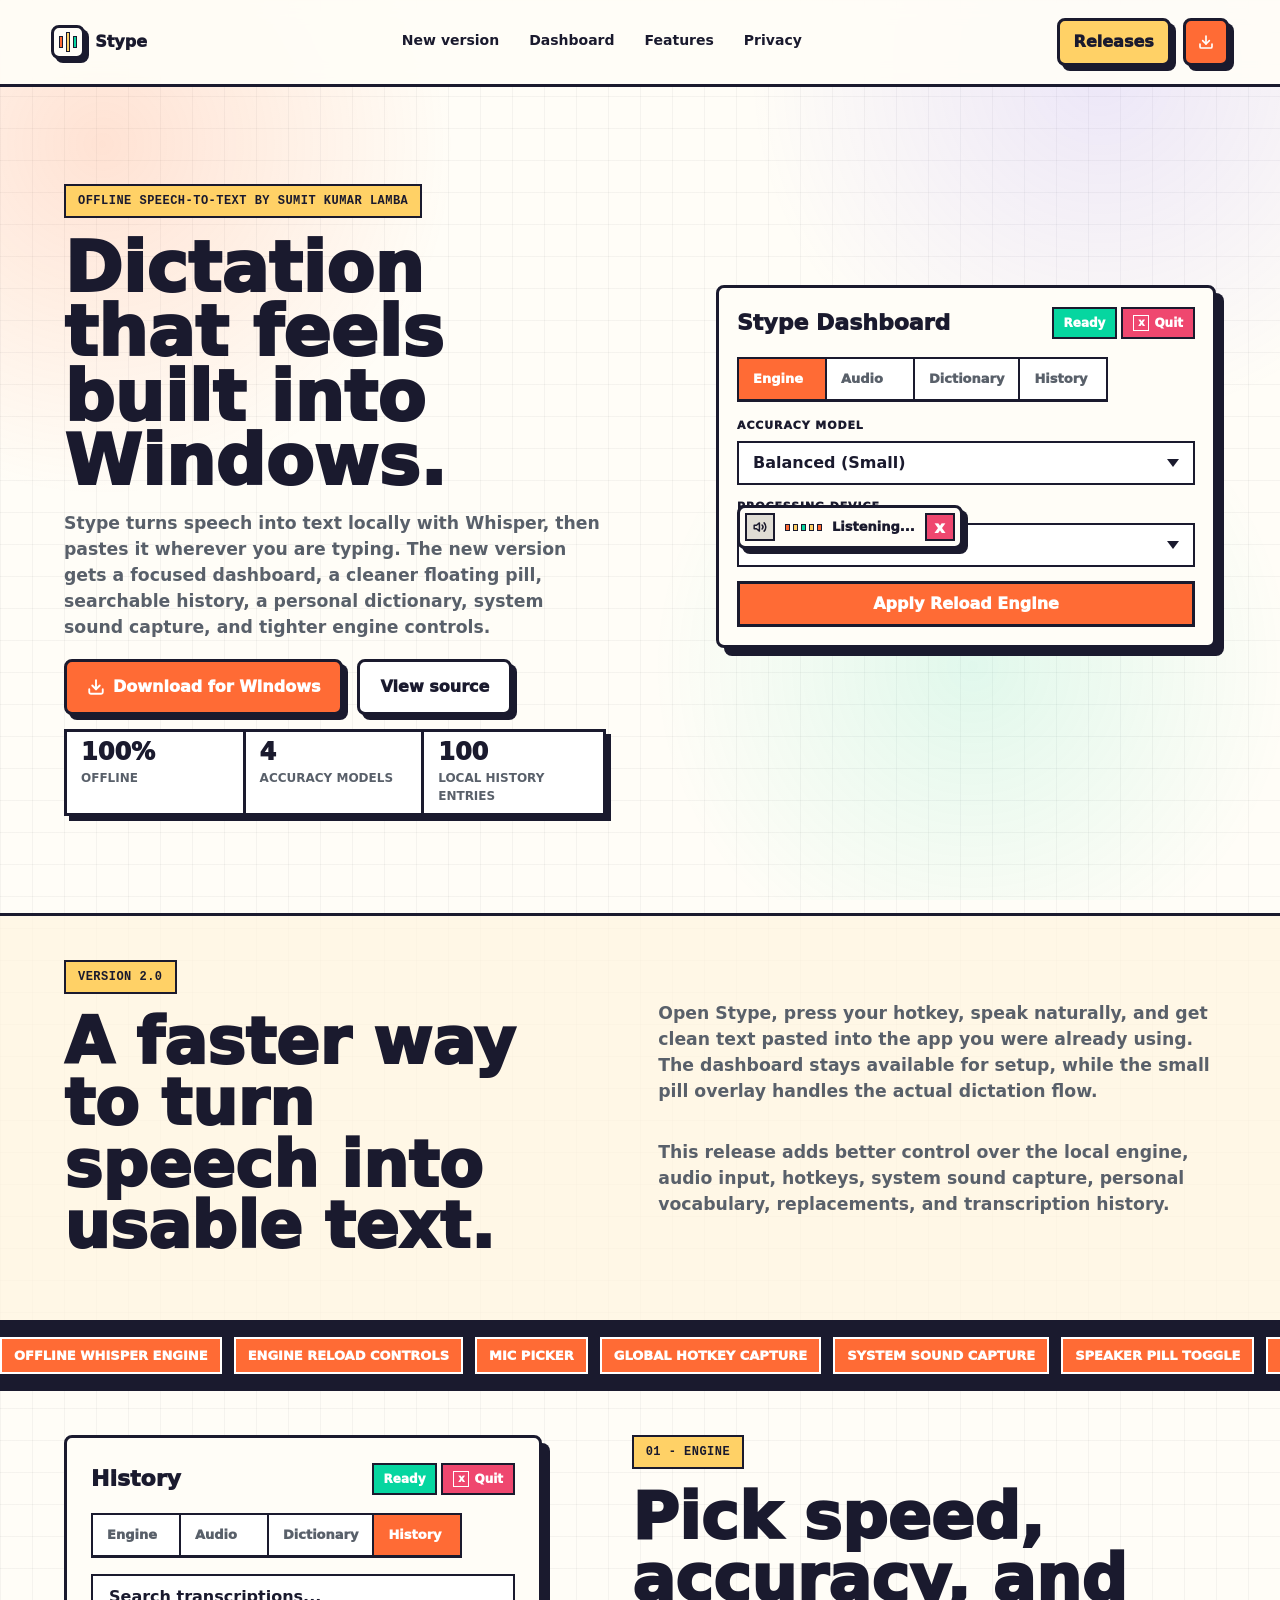
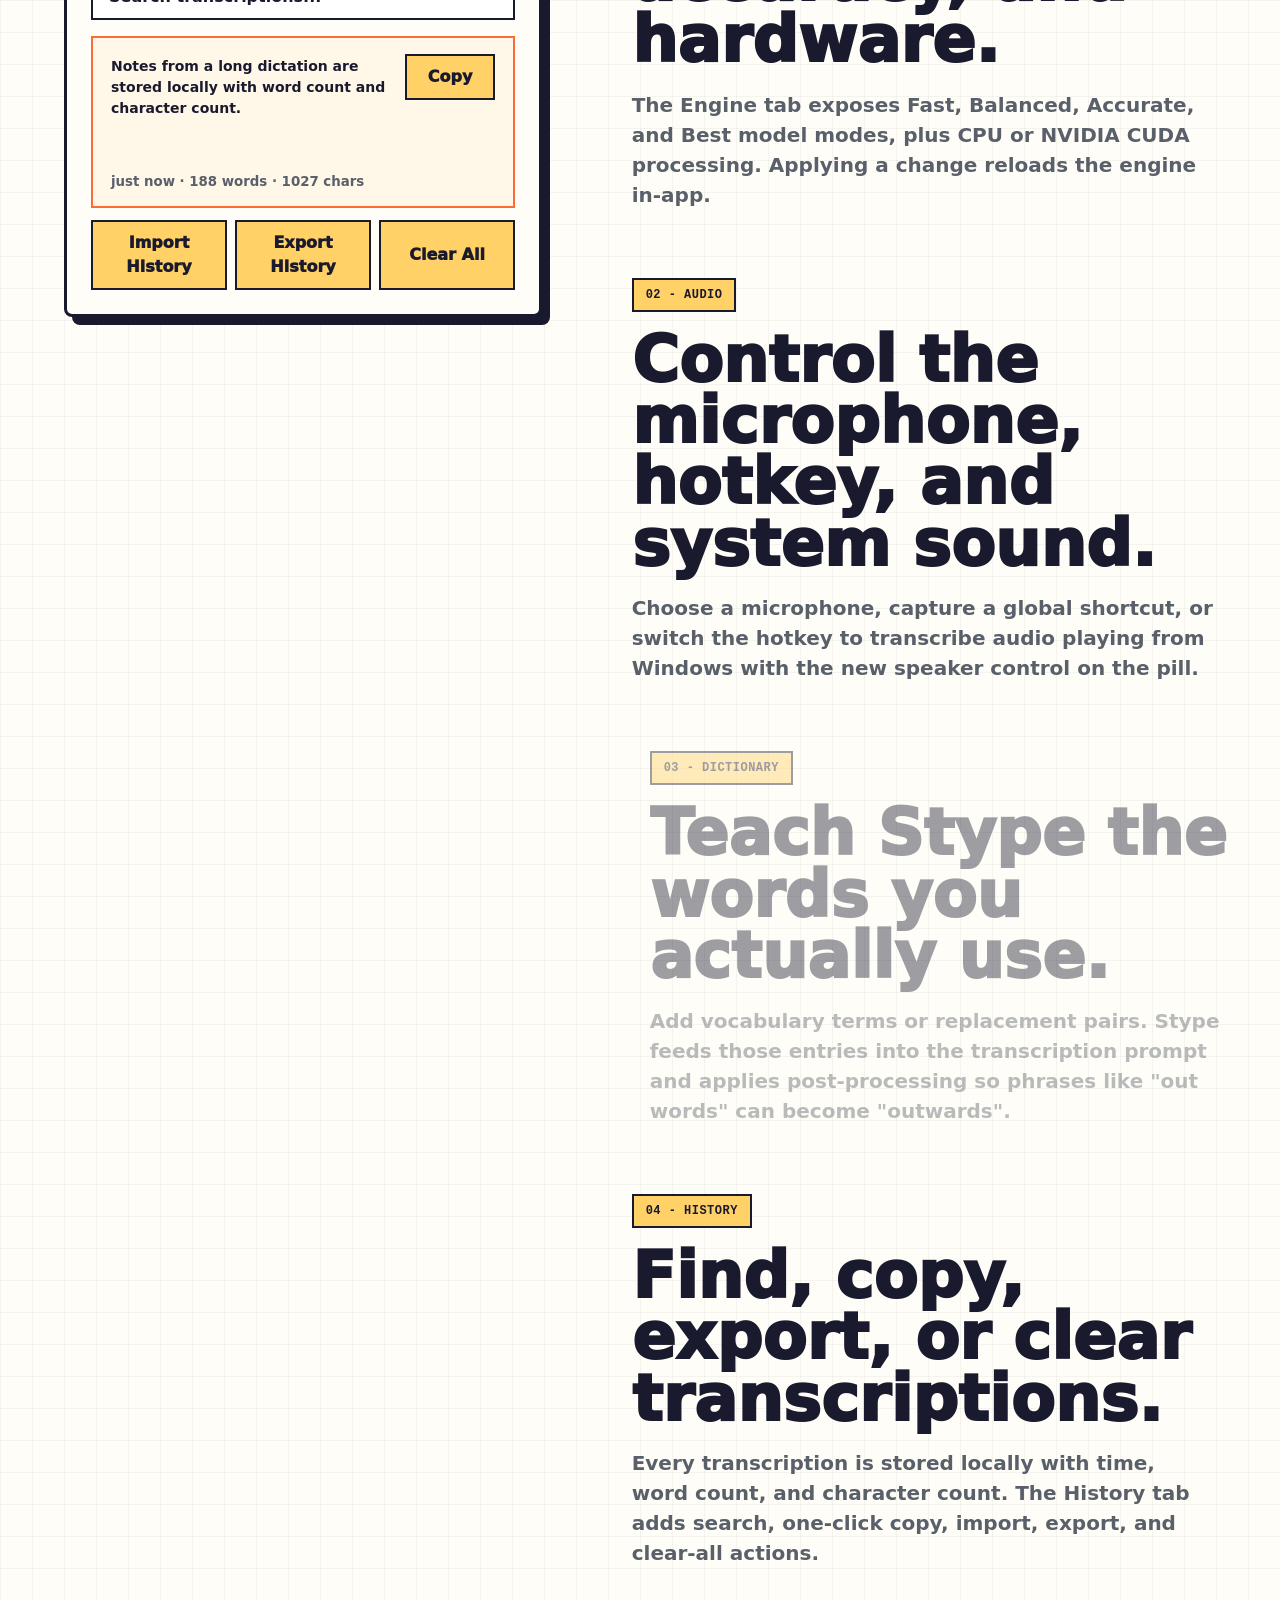
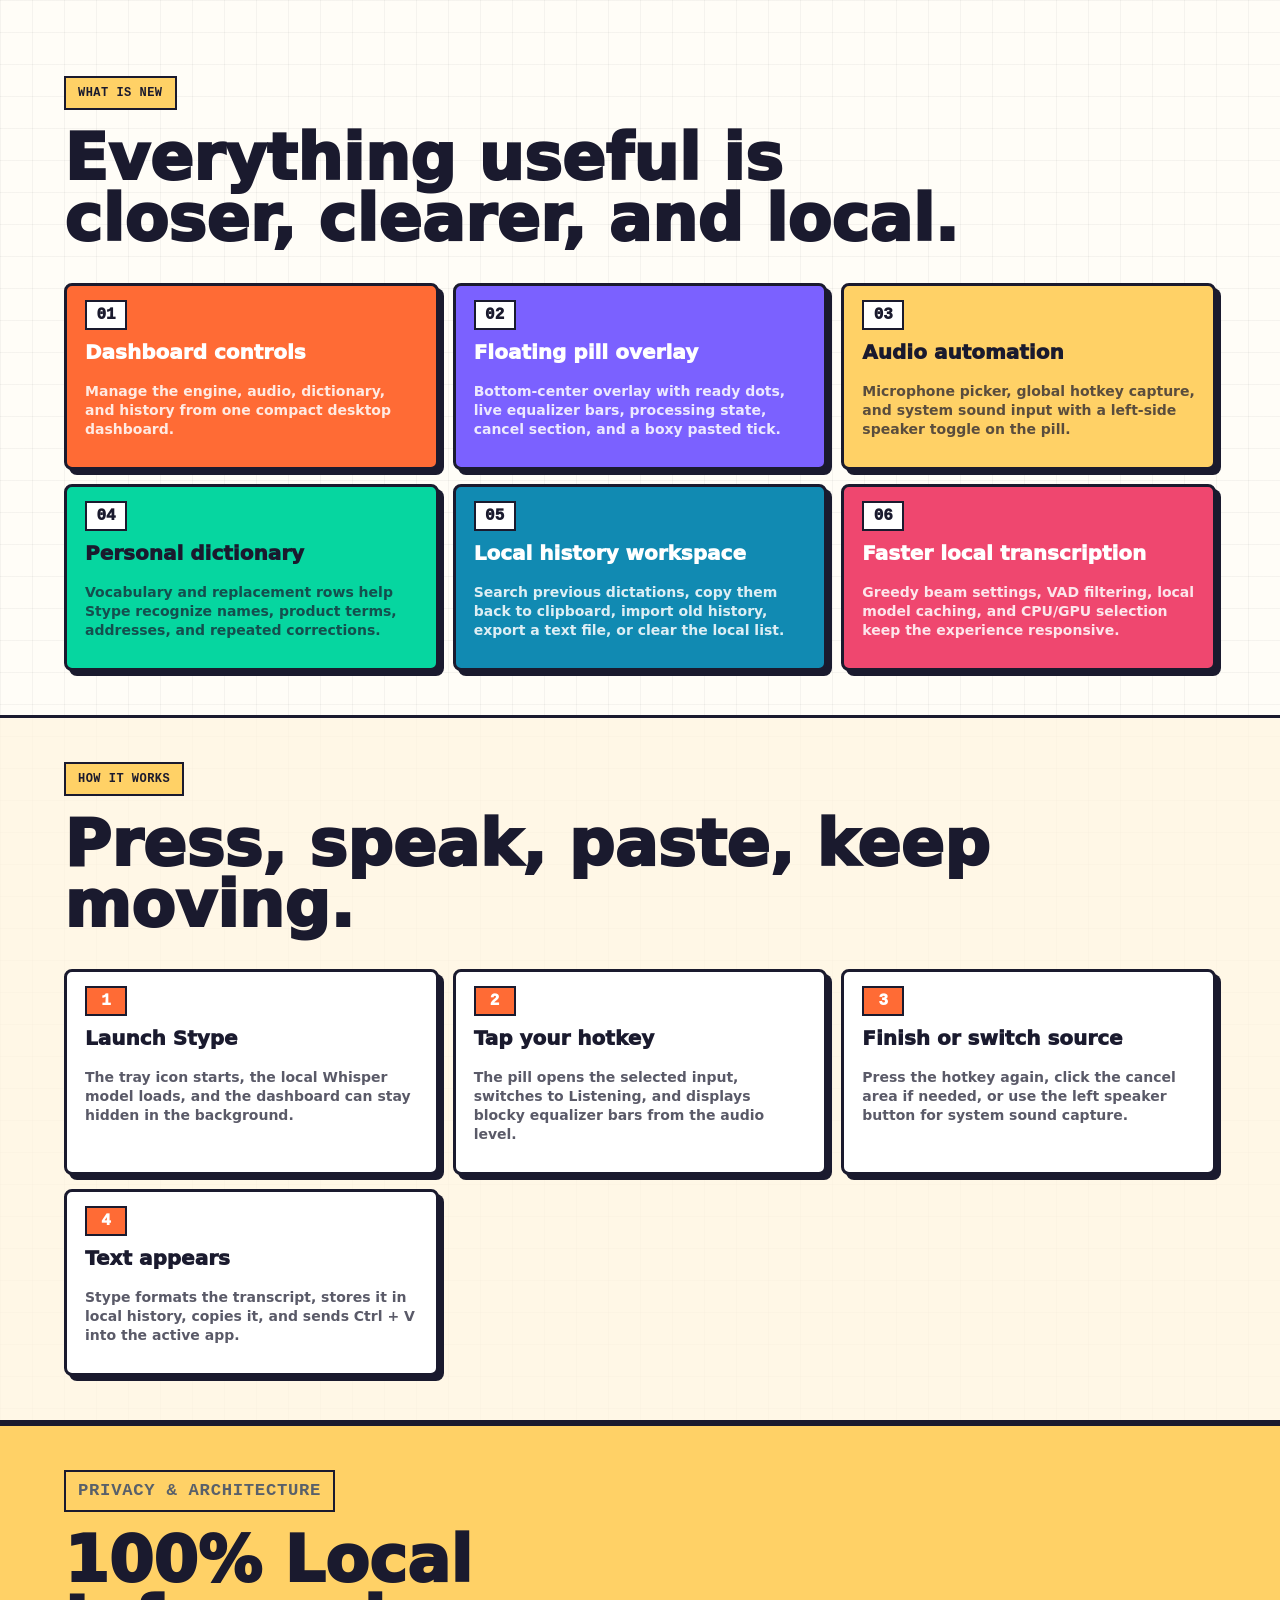
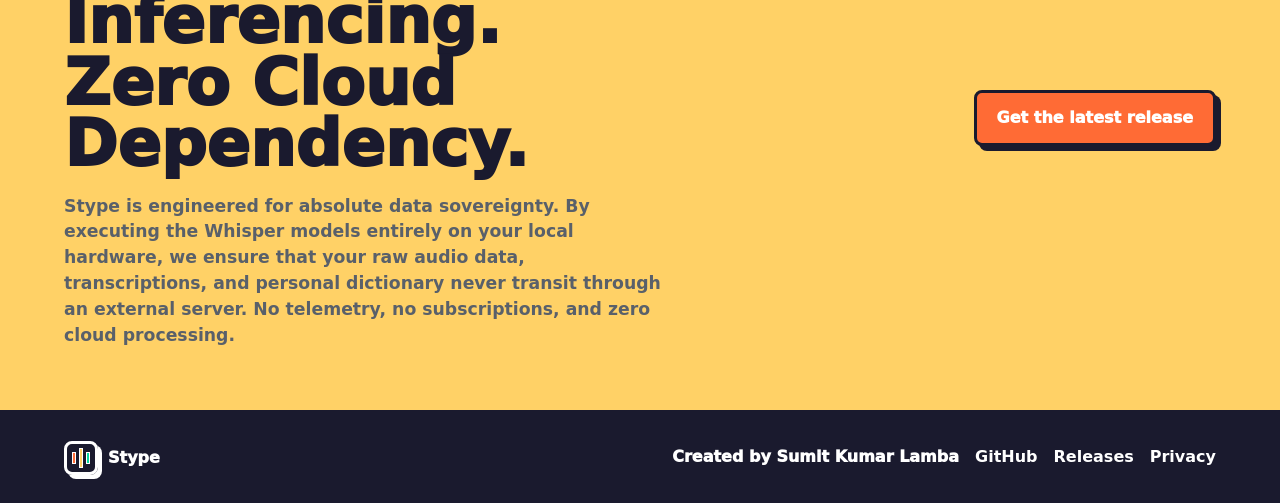
==== commit e617573d: "feat: add global stylesheet and update project structure for styling improvements" ====
--- a/index.html
+++ b/index.html
@@ -1,319 +1,348 @@
 <!doctype html>
 <html lang="en">
-  <head>
-    <meta charset="UTF-8" />
-    <meta name="viewport" content="width=device-width, initial-scale=1.0" />
-    <title>Stype - Offline Dictation for Windows</title>
-    <meta
-      name="description"
-      content="Stype is a private offline speech-to-text app for Windows with a new dashboard, floating pill overlay, personal dictionary, history, hotkeys, and local Whisper transcription."
-    />
-    <link rel="stylesheet" href="website/style.css?v=16" />
-  </head>
-  <body>
-    <a class="skip-link" href="#main">Skip to content</a>
-
-    <header class="site-nav" data-sticky-nav>
-      <a class="brand" href="#" aria-label="Stype home">
-        <span class="brand-mark" aria-hidden="true">
-          <span></span><span></span><span></span>
-        </span>
-        <span>Stype</span>
+
+<head>
+  <meta charset="UTF-8" />
+  <meta name="viewport" content="width=device-width, initial-scale=1.0" />
+  <title>Stype v2.0 - Offline Dictation for Windows</title>
+  <meta name="description"
+    content="Stype is a private offline speech-to-text app for Windows with a new dashboard, floating pill overlay, personal dictionary, history, hotkeys, and local Whisper transcription." />
+  <link rel="icon" type="image/png" href="website/images/image.png" />
+  <link rel="stylesheet" href="website/style.css?v=21" />
+</head>
+
+<body>
+  <a class="skip-link" href="#main">Skip to content</a>
+
+  <header class="site-nav" data-sticky-nav>
+    <a class="brand" href="#" aria-label="Stype home">
+      <span class="brand-mark" aria-hidden="true">
+        <span></span><span></span><span></span>
+      </span>
+      <span>Stype</span>
+    </a>
+
+    <nav class="nav-links" aria-label="Primary navigation">
+      <a href="#new">New version</a>
+      <a href="#dashboard">Dashboard</a>
+      <a href="#features">Features</a>
+      <a href="#privacy">Privacy</a>
+    </nav>
+
+    <div style="display: flex; gap: 12px;">
+      <a class="nav-cta" href="https://github.com/akasumitlamba/Stype/releases" target="_blank" rel="noopener">
+        Releases
       </a>
-
-      <nav class="nav-links" aria-label="Primary navigation">
-        <a href="#new">New version</a>
-        <a href="#dashboard">Dashboard</a>
-        <a href="#features">Features</a>
-        <a href="#privacy">Privacy</a>
-      </nav>
-
-      <div style="display: flex; gap: 12px;">
-        <a class="nav-cta" href="https://github.com/akasumitlamba/Stype/releases" target="_blank" rel="noopener">
-          Releases
-        </a>
-        <a class="nav-cta" href="https://github.com/akasumitlamba/Stype/releases/latest" target="_blank" rel="noopener" aria-label="Download Latest" style="padding: 9px 12px; background: var(--orange); color: #fff;">
-          <svg xmlns="http://www.w3.org/2000/svg" width="16" height="16" viewBox="0 0 24 24" fill="none" stroke="currentColor" stroke-width="2.5" stroke-linecap="round" stroke-linejoin="round"><path d="M21 15v4a2 2 0 0 1-2 2H5a2 2 0 0 1-2-2v-4"></path><polyline points="7 10 12 15 17 10"></polyline><line x1="12" y1="15" x2="12" y2="3"></line></svg>
-        </a>
-      </div>
-    </header>
-
-    <main id="main">
-      <section class="hero section-band">
-        <div class="hero-copy">
-          <p class="kicker">Offline speech-to-text for Windows</p>
-          <h1>Dictation that feels built into Windows.</h1>
-          <p class="hero-lede">
-            Stype turns speech into text locally with Whisper, then pastes it wherever you are typing.
-            The new version gets a focused dashboard, a cleaner floating pill, searchable history,
-            a personal dictionary, system sound capture, and tighter engine controls.
-          </p>
-
-          <div class="hero-actions">
-            <a class="btn primary" href="https://github.com/akasumitlamba/Stype/releases" target="_blank" rel="noopener" style="gap: 8px;">
-              <svg xmlns="http://www.w3.org/2000/svg" width="18" height="18" viewBox="0 0 24 24" fill="none" stroke="currentColor" stroke-width="2.5" stroke-linecap="round" stroke-linejoin="round"><path d="M21 15v4a2 2 0 0 1-2 2H5a2 2 0 0 1-2-2v-4"></path><polyline points="7 10 12 15 17 10"></polyline><line x1="12" y1="15" x2="12" y2="3"></line></svg>
-              Download for Windows
-            </a>
-            <a class="btn secondary" href="https://github.com/akasumitlamba/Stype" target="_blank" rel="noopener">
-              View source
-            </a>
-          </div>
-
-          <div class="hero-stats" aria-label="Product highlights">
-            <div><strong>100%</strong><span>offline</span></div>
-            <div><strong>4</strong><span>accuracy models</span></div>
-            <div><strong>100</strong><span>local history entries</span></div>
-          </div>
-        </div>
-
-        <div class="hero-product" aria-label="Stype app preview">
-          <div class="window dashboard-window">
-            <div class="window-top">
-              <strong>Stype Dashboard</strong>
-              <span class="window-actions">
-                <span class="status-chip">Ready</span>
-                <span class="quit-chip">Quit</span>
-              </span>
-            </div>
-            <div class="tab-row">
-              <span class="active">Engine</span>
-              <span>Audio</span>
-              <span>Dictionary</span>
-              <span>History</span>
-            </div>
-            <div class="field">
-              <label>Accuracy Model</label>
-              <div class="select-like">Balanced (Small)<span></span></div>
-            </div>
-            <div class="field">
-              <label>Processing Device</label>
-              <div class="select-like">CPU<span></span></div>
-            </div>
-            <button class="mock-button">Apply Reload Engine</button>
-          </div>
-
-          <div class="floating-pill">
-            <button class="sound-toggle" aria-label="System sound input" aria-pressed="false">
-              <svg class="sound-icon" xmlns="http://www.w3.org/2000/svg" viewBox="0 0 24 24" fill="none" stroke="currentColor" stroke-width="2.5" stroke-linecap="round" stroke-linejoin="round">
-                <polygon points="11 5 6 9 2 9 2 15 6 15 11 19 11 5"></polygon>
-                <path d="M15.54 8.46a5 5 0 0 1 0 7.07"></path>
-                <path d="M19.07 4.93a10 10 0 0 1 0 14.14"></path>
-              </svg>
-            </button>
-            <div class="eq" aria-hidden="true">
-              <span></span><span></span><span></span><span></span><span></span>
-            </div>
-            <strong>Listening...</strong>
-            <button aria-label="Cancel recording">x</button>
-          </div>
-
-          <div class="hero-shot" aria-label="Stype usage summary">
-            <div class="quick-card card-1">
-              <span>Works anywhere</span>
-              <strong>Browser, editor, email, docs</strong>
-            </div>
-            <div class="quick-card card-2">
-              <span>Default hotkey</span>
-              <strong>Ctrl + Space</strong>
-            </div>
-            <div class="quick-card card-3">
-              <span>Data path</span>
-              <strong>Mic / system sound -> local model -> clipboard</strong>
-            </div>
-          </div>
-        </div>
-      </section>
-
-      <section id="new" class="section-band intro-grid">
-        <div>
-          <p class="kicker">New version</p>
-          <h2>A faster way to turn speech into usable text.</h2>
-        </div>
-        <div class="intro-notes">
+      <a class="nav-cta" href="https://github.com/akasumitlamba/Stype/releases/latest" target="_blank" rel="noopener"
+        aria-label="Download Latest" style="padding: 9px 12px; background: var(--orange); color: #fff;">
+        <svg xmlns="http://www.w3.org/2000/svg" width="16" height="16" viewBox="0 0 24 24" fill="none"
+          stroke="currentColor" stroke-width="2.5" stroke-linecap="round" stroke-linejoin="round">
+          <path d="M21 15v4a2 2 0 0 1-2 2H5a2 2 0 0 1-2-2v-4"></path>
+          <polyline points="7 10 12 15 17 10"></polyline>
+          <line x1="12" y1="15" x2="12" y2="3"></line>
+        </svg>
+      </a>
+    </div>
+  </header>
+
+  <main id="main">
+    <section class="hero section-band">
+      <div class="hero-copy">
+        <p class="kicker">Offline speech-to-text by Sumit Kumar Lamba</p>
+        <h1>Dictation that feels built into Windows.</h1>
+        <p class="hero-lede">
+          Stype turns speech into text locally with Whisper, then pastes it wherever you are typing.
+          The new version gets a focused dashboard, a cleaner floating pill, searchable history,
+          a personal dictionary, system sound capture, and tighter engine controls.
+        </p>
+
+        <div class="hero-actions">
+          <a class="btn primary" href="https://github.com/akasumitlamba/Stype/releases" target="_blank" rel="noopener"
+            style="gap: 8px;">
+            <svg xmlns="http://www.w3.org/2000/svg" width="18" height="18" viewBox="0 0 24 24" fill="none"
+              stroke="currentColor" stroke-width="2.5" stroke-linecap="round" stroke-linejoin="round">
+              <path d="M21 15v4a2 2 0 0 1-2 2H5a2 2 0 0 1-2-2v-4"></path>
+              <polyline points="7 10 12 15 17 10"></polyline>
+              <line x1="12" y1="15" x2="12" y2="3"></line>
+            </svg>
+            Download for Windows
+          </a>
+          <a class="btn secondary" href="https://github.com/akasumitlamba/Stype" target="_blank" rel="noopener">
+            View source
+          </a>
+        </div>
+
+        <div class="hero-stats" aria-label="Product highlights">
+          <div><strong>100%</strong><span>offline</span></div>
+          <div><strong>4</strong><span>accuracy models</span></div>
+          <div><strong>100</strong><span>local history entries</span></div>
+        </div>
+      </div>
+
+      <div class="hero-product" aria-label="Stype app preview">
+        <div class="window dashboard-window">
+          <div class="window-top">
+            <strong>Stype Dashboard</strong>
+            <span class="window-actions">
+              <span class="status-chip">Ready</span>
+              <span class="quit-chip">Quit</span>
+            </span>
+          </div>
+          <div class="tab-row">
+            <span class="active">Engine</span>
+            <span>Audio</span>
+            <span>Dictionary</span>
+            <span>History</span>
+          </div>
+          <div class="field">
+            <label>Accuracy Model</label>
+            <div class="select-like">Balanced (Small)<span></span></div>
+          </div>
+          <div class="field">
+            <label>Processing Device</label>
+            <div class="select-like">CPU<span></span></div>
+          </div>
+          <button class="mock-button">Apply Reload Engine</button>
+        </div>
+
+        <div class="floating-pill">
+          <button class="sound-toggle" aria-label="System sound input" aria-pressed="false">
+            <svg class="sound-icon" xmlns="http://www.w3.org/2000/svg" viewBox="0 0 24 24" fill="none"
+              stroke="currentColor" stroke-width="2.5" stroke-linecap="round" stroke-linejoin="round">
+              <polygon points="11 5 6 9 2 9 2 15 6 15 11 19 11 5"></polygon>
+              <path d="M15.54 8.46a5 5 0 0 1 0 7.07"></path>
+              <path d="M19.07 4.93a10 10 0 0 1 0 14.14"></path>
+            </svg>
+          </button>
+          <div class="eq" aria-hidden="true">
+            <span></span><span></span><span></span><span></span><span></span>
+          </div>
+          <strong>Listening...</strong>
+          <button aria-label="Cancel recording">x</button>
+        </div>
+
+        <div class="hero-shot" aria-label="Stype usage summary">
+          <div class="quick-card card-1">
+            <span>Works anywhere</span>
+            <strong>Browser, editor, email, docs</strong>
+          </div>
+          <div class="quick-card card-2">
+            <span>Default hotkey</span>
+            <strong>Ctrl + Space</strong>
+          </div>
+          <div class="quick-card card-3">
+            <span>Data path</span>
+            <strong>Mic / system sound -> local model -> clipboard</strong>
+          </div>
+        </div>
+      </div>
+    </section>
+
+    <section id="new" class="section-band intro-grid">
+      <div>
+        <p class="kicker">Version 2.0</p>
+        <h2>A faster way to turn speech into usable text.</h2>
+      </div>
+      <div class="intro-notes">
+        <p>
+          Open Stype, press your hotkey, speak naturally, and get clean text pasted into the app you were already using.
+          The dashboard stays available for setup, while the small pill overlay handles the actual dictation flow.
+        </p>
+        <p>
+          This release adds better control over the local engine, audio input, hotkeys, system sound capture,
+          personal vocabulary, replacements, and transcription history.
+        </p>
+      </div>
+    </section>
+
+    <section class="marquee" aria-label="New feature highlights">
+      <div class="marquee-track">
+        <span>Offline Whisper engine</span>
+        <span>Engine reload controls</span>
+        <span>Mic picker</span>
+        <span>Global hotkey capture</span>
+        <span>System sound capture</span>
+        <span>Speaker pill toggle</span>
+        <span>Personal dictionary</span>
+        <span>Searchable history</span>
+        <span>Export history</span>
+        <span>Floating pill overlay</span>
+        <span>Boxy pasted tick</span>
+      </div>
+    </section>
+
+    <section id="dashboard" class="sticky-story section-band">
+      <div class="story-visual" aria-live="polite">
+        <div class="window story-window" data-story-window>
+          <div class="window-top">
+            <strong data-story-title>Engine</strong>
+            <span class="window-actions">
+              <span class="status-chip" data-story-status>Ready</span>
+              <span class="quit-chip">Quit</span>
+            </span>
+          </div>
+          <div class="tab-row">
+            <span data-tab="Engine" class="active">Engine</span>
+            <span data-tab="Audio">Audio</span>
+            <span data-tab="Dictionary">Dictionary</span>
+            <span data-tab="History">History</span>
+          </div>
+          <div class="story-panel" data-story-panel></div>
+        </div>
+      </div>
+
+      <div class="story-copy">
+        <article class="story-step is-active" data-story="engine">
+          <p class="kicker">01 - Engine</p>
+          <h2>Pick speed, accuracy, and hardware.</h2>
           <p>
-            Open Stype, press your hotkey, speak naturally, and get clean text pasted into the app you were already using.
-            The dashboard stays available for setup, while the small pill overlay handles the actual dictation flow.
-          </p>
+            The Engine tab exposes Fast, Balanced, Accurate, and Best model modes,
+            plus CPU or NVIDIA CUDA processing. Applying a change reloads the engine in-app.
+          </p>
+        </article>
+
+        <article class="story-step" data-story="audio">
+          <p class="kicker">02 - Audio</p>
+          <h2>Control the microphone, hotkey, and system sound.</h2>
           <p>
-            This release adds better control over the local engine, audio input, hotkeys, system sound capture,
-            personal vocabulary, replacements, and transcription history.
-          </p>
-        </div>
-      </section>
-
-      <section class="marquee" aria-label="New feature highlights">
-        <div class="marquee-track">
-          <span>Offline Whisper engine</span>
-          <span>Engine reload controls</span>
-          <span>Mic picker</span>
-          <span>Global hotkey capture</span>
-          <span>System sound capture</span>
-          <span>Speaker pill toggle</span>
-          <span>Personal dictionary</span>
-          <span>Searchable history</span>
-          <span>Export history</span>
-          <span>Floating pill overlay</span>
-          <span>Boxy pasted tick</span>
-        </div>
-      </section>
-
-      <section id="dashboard" class="sticky-story section-band">
-        <div class="story-visual" aria-live="polite">
-          <div class="window story-window" data-story-window>
-            <div class="window-top">
-              <strong data-story-title>Engine</strong>
-              <span class="window-actions">
-                <span class="status-chip" data-story-status>Ready</span>
-                <span class="quit-chip">Quit</span>
-              </span>
-            </div>
-            <div class="tab-row">
-              <span data-tab="Engine" class="active">Engine</span>
-              <span data-tab="Audio">Audio</span>
-              <span data-tab="Dictionary">Dictionary</span>
-              <span data-tab="History">History</span>
-            </div>
-            <div class="story-panel" data-story-panel></div>
-          </div>
-        </div>
-
-        <div class="story-copy">
-          <article class="story-step is-active" data-story="engine">
-            <p class="kicker">01 - Engine</p>
-            <h2>Pick speed, accuracy, and hardware.</h2>
-            <p>
-              The Engine tab exposes Fast, Balanced, Accurate, and Best model modes,
-              plus CPU or NVIDIA CUDA processing. Applying a change reloads the engine in-app.
-            </p>
-          </article>
-
-          <article class="story-step" data-story="audio">
-            <p class="kicker">02 - Audio</p>
-            <h2>Control the microphone, hotkey, and system sound.</h2>
-            <p>
-              Choose a microphone, capture a global shortcut, or switch the hotkey to transcribe audio
-              playing from Windows with the new speaker control on the pill.
-            </p>
-          </article>
-
-          <article class="story-step" data-story="dictionary">
-            <p class="kicker">03 - Dictionary</p>
-            <h2>Teach Stype the words you actually use.</h2>
-            <p>
-              Add vocabulary terms or replacement pairs. Stype feeds those entries into the transcription prompt
-              and applies post-processing so phrases like "out words" can become "outwards".
-            </p>
-          </article>
-
-          <article class="story-step" data-story="history">
-            <p class="kicker">04 - History</p>
-            <h2>Find, copy, export, or clear transcriptions.</h2>
-            <p>
-              Every transcription is stored locally with time, word count, and character count.
-              The History tab adds search, one-click copy, import, export, and clear-all actions.
-            </p>
-          </article>
-        </div>
-      </section>
-
-      <section id="features" class="section-band feature-section">
-        <div class="section-heading">
-          <p class="kicker">What is new</p>
-          <h2>Everything useful is closer, clearer, and local.</h2>
-        </div>
-
-        <div class="feature-grid">
-          <article class="feature-card orange">
-            <span>01</span>
-            <h3>Dashboard controls</h3>
-            <p>Manage the engine, audio, dictionary, and history from one compact desktop dashboard.</p>
-          </article>
-          <article class="feature-card purple">
-            <span>02</span>
-            <h3>Floating pill overlay</h3>
-            <p>Bottom-center overlay with ready dots, live equalizer bars, processing state, cancel section, and a boxy pasted tick.</p>
-          </article>
-          <article class="feature-card yellow">
-            <span>03</span>
-            <h3>Audio automation</h3>
-            <p>Microphone picker, global hotkey capture, and system sound input with a left-side speaker toggle on the pill.</p>
-          </article>
-          <article class="feature-card green">
-            <span>04</span>
-            <h3>Personal dictionary</h3>
-            <p>Vocabulary and replacement rows help Stype recognize names, product terms, addresses, and repeated corrections.</p>
-          </article>
-          <article class="feature-card blue">
-            <span>05</span>
-            <h3>Local history workspace</h3>
-            <p>Search previous dictations, copy them back to clipboard, import old history, export a text file, or clear the local list.</p>
-          </article>
-          <article class="feature-card pink">
-            <span>06</span>
-            <h3>Faster local transcription</h3>
-            <p>Greedy beam settings, VAD filtering, local model caching, and CPU/GPU selection keep the experience responsive.</p>
-          </article>
-        </div>
-      </section>
-
-      <section class="section-band workflow">
-        <div class="section-heading">
-          <p class="kicker">How it works</p>
-          <h2>Press, speak, paste, keep moving.</h2>
-        </div>
-
-        <div class="workflow-grid">
-          <div class="flow-card">
-            <strong>1</strong>
-            <h3>Launch Stype</h3>
-            <p>The tray icon starts, the local Whisper model loads, and the dashboard can stay hidden in the background.</p>
-          </div>
-          <div class="flow-card">
-            <strong>2</strong>
-            <h3>Tap your hotkey</h3>
-            <p>The pill opens the selected input, switches to Listening, and displays blocky equalizer bars from the audio level.</p>
-          </div>
-          <div class="flow-card">
-            <strong>3</strong>
-            <h3>Finish or switch source</h3>
-            <p>Press the hotkey again, click the cancel area if needed, or use the left speaker button for system sound capture.</p>
-          </div>
-          <div class="flow-card">
-            <strong>4</strong>
-            <h3>Text appears</h3>
-            <p>Stype formats the transcript, stores it in local history, copies it, and sends Ctrl + V into the active app.</p>
-          </div>
-        </div>
-      </section>
-
-      <section id="privacy" class="section-band download-band">
-        <div style="max-width: 600px;">
-          <p class="kicker">Privacy & Architecture</p>
-          <h2>100% Local Inferencing. Zero Cloud Dependency.</h2>
+            Choose a microphone, capture a global shortcut, or switch the hotkey to transcribe audio
+            playing from Windows with the new speaker control on the pill.
+          </p>
+        </article>
+
+        <article class="story-step" data-story="dictionary">
+          <p class="kicker">03 - Dictionary</p>
+          <h2>Teach Stype the words you actually use.</h2>
           <p>
-            Stype is engineered for absolute data sovereignty. By executing the Whisper models entirely on your local hardware, we ensure that your raw audio data, transcriptions, and personal dictionary never transit through an external server. No telemetry, no subscriptions, and zero cloud processing.
-          </p>
-        </div>
-        <a class="btn primary" href="https://github.com/akasumitlamba/Stype/releases" target="_blank" rel="noopener">
-          Get the latest release
-        </a>
-      </section>
-    </main>
-
-    <footer class="site-footer">
-      <div class="brand">
-        <span class="brand-mark" aria-hidden="true">
-          <span></span><span></span><span></span>
-        </span>
-        <span>Stype</span>
-      </div>
-      <div class="footer-links">
-        <a href="https://github.com/akasumitlamba/Stype" target="_blank" rel="noopener">GitHub</a>
-        <a href="https://github.com/akasumitlamba/Stype/releases" target="_blank" rel="noopener">Releases</a>
-        <a href="https://github.com/akasumitlamba/Stype/blob/main/PRIVACY_POLICY.md" target="_blank" rel="noopener">Privacy</a>
-      </div>
-    </footer>
-
-    <script src="website/script.js?v=5"></script>
-  </body>
-</html>
+            Add vocabulary terms or replacement pairs. Stype feeds those entries into the transcription prompt
+            and applies post-processing so phrases like "out words" can become "outwards".
+          </p>
+        </article>
+
+        <article class="story-step" data-story="history">
+          <p class="kicker">04 - History</p>
+          <h2>Find, copy, export, or clear transcriptions.</h2>
+          <p>
+            Every transcription is stored locally with time, word count, and character count.
+            The History tab adds search, one-click copy, import, export, and clear-all actions.
+          </p>
+        </article>
+      </div>
+    </section>
+
+    <section id="features" class="section-band feature-section">
+      <div class="section-heading">
+        <p class="kicker">What is new</p>
+        <h2>Everything useful is closer, clearer, and local.</h2>
+      </div>
+
+      <div class="feature-grid">
+        <article class="feature-card orange">
+          <span>01</span>
+          <h3>Dashboard controls</h3>
+          <p>Manage the engine, audio, dictionary, and history from one compact desktop dashboard.</p>
+        </article>
+        <article class="feature-card purple">
+          <span>02</span>
+          <h3>Floating pill overlay</h3>
+          <p>Bottom-center overlay with ready dots, live equalizer bars, processing state, cancel section, and a boxy
+            pasted tick.</p>
+        </article>
+        <article class="feature-card yellow">
+          <span>03</span>
+          <h3>Audio automation</h3>
+          <p>Microphone picker, global hotkey capture, and system sound input with a left-side speaker toggle on the
+            pill.</p>
+        </article>
+        <article class="feature-card green">
+          <span>04</span>
+          <h3>Personal dictionary</h3>
+          <p>Vocabulary and replacement rows help Stype recognize names, product terms, addresses, and repeated
+            corrections.</p>
+        </article>
+        <article class="feature-card blue">
+          <span>05</span>
+          <h3>Local history workspace</h3>
+          <p>Search previous dictations, copy them back to clipboard, import old history, export a text file, or clear
+            the local list.</p>
+        </article>
+        <article class="feature-card pink">
+          <span>06</span>
+          <h3>Faster local transcription</h3>
+          <p>Greedy beam settings, VAD filtering, local model caching, and CPU/GPU selection keep the experience
+            responsive.</p>
+        </article>
+      </div>
+    </section>
+
+    <section class="section-band workflow">
+      <div class="section-heading">
+        <p class="kicker">How it works</p>
+        <h2>Press, speak, paste, keep moving.</h2>
+      </div>
+
+      <div class="workflow-grid">
+        <div class="flow-card">
+          <strong>1</strong>
+          <h3>Launch Stype</h3>
+          <p>The tray icon starts, the local Whisper model loads, and the dashboard can stay hidden in the background.
+          </p>
+        </div>
+        <div class="flow-card">
+          <strong>2</strong>
+          <h3>Tap your hotkey</h3>
+          <p>The pill opens the selected input, switches to Listening, and displays blocky equalizer bars from the audio
+            level.</p>
+        </div>
+        <div class="flow-card">
+          <strong>3</strong>
+          <h3>Finish or switch source</h3>
+          <p>Press the hotkey again, click the cancel area if needed, or use the left speaker button for system sound
+            capture.</p>
+        </div>
+        <div class="flow-card">
+          <strong>4</strong>
+          <h3>Text appears</h3>
+          <p>Stype formats the transcript, stores it in local history, copies it, and sends Ctrl + V into the active
+            app.</p>
+        </div>
+      </div>
+    </section>
+
+    <section id="privacy" class="section-band download-band">
+      <div style="max-width: 600px;">
+        <p class="kicker">Privacy & Architecture</p>
+        <h2>100% Local Inferencing. Zero Cloud Dependency.</h2>
+        <p>
+          Stype is engineered for absolute data sovereignty. By executing the Whisper models entirely on your local
+          hardware, we ensure that your raw audio data, transcriptions, and personal dictionary never transit through an
+          external server. No telemetry, no subscriptions, and zero cloud processing.
+        </p>
+      </div>
+      <a class="btn primary" href="https://github.com/akasumitlamba/Stype/releases" target="_blank" rel="noopener">
+        Get the latest release
+      </a>
+    </section>
+  </main>
+
+  <footer class="site-footer">
+    <div class="brand">
+      <span class="brand-mark" aria-hidden="true">
+        <span></span><span></span><span></span>
+      </span>
+      <span>Stype</span>
+    </div>
+    <div class="footer-links">
+      <a href="https://github.com/akasumitlamba" target="_blank" rel="noopener"
+        style="font-weight: 950; color: #fff;">Created by Sumit Kumar Lamba</a>
+      <a href="https://github.com/akasumitlamba/Stype" target="_blank" rel="noopener">GitHub</a>
+      <a href="https://github.com/akasumitlamba/Stype/releases" target="_blank" rel="noopener">Releases</a>
+      <a href="https://github.com/akasumitlamba/Stype/blob/main/PRIVACY_POLICY.md" target="_blank"
+        rel="noopener">Privacy</a>
+    </div>
+  </footer>
+
+  <script src="website/script.js?v=5"></script>
+</body>
+
+</html>
--- a/website/style.css
+++ b/website/style.css
@@ -218,9 +218,10 @@
 
 .kicker {
   display: inline-flex;
+  align-items: center;
   width: fit-content;
   margin: 0 0 18px;
-  padding: 6px 10px;
+  padding: 6px 12px;
   border: 2px solid var(--ink);
   background: var(--yellow);
   color: var(--ink);
@@ -1050,7 +1051,12 @@
   }
 
   .site-footer .brand-mark {
+    background: transparent;
+    border-color: #fff;
     box-shadow: 4px 4px 0 #fff;
+  }
+
+  .site-footer .brand-mark span {
     border-color: #fff;
   }
 
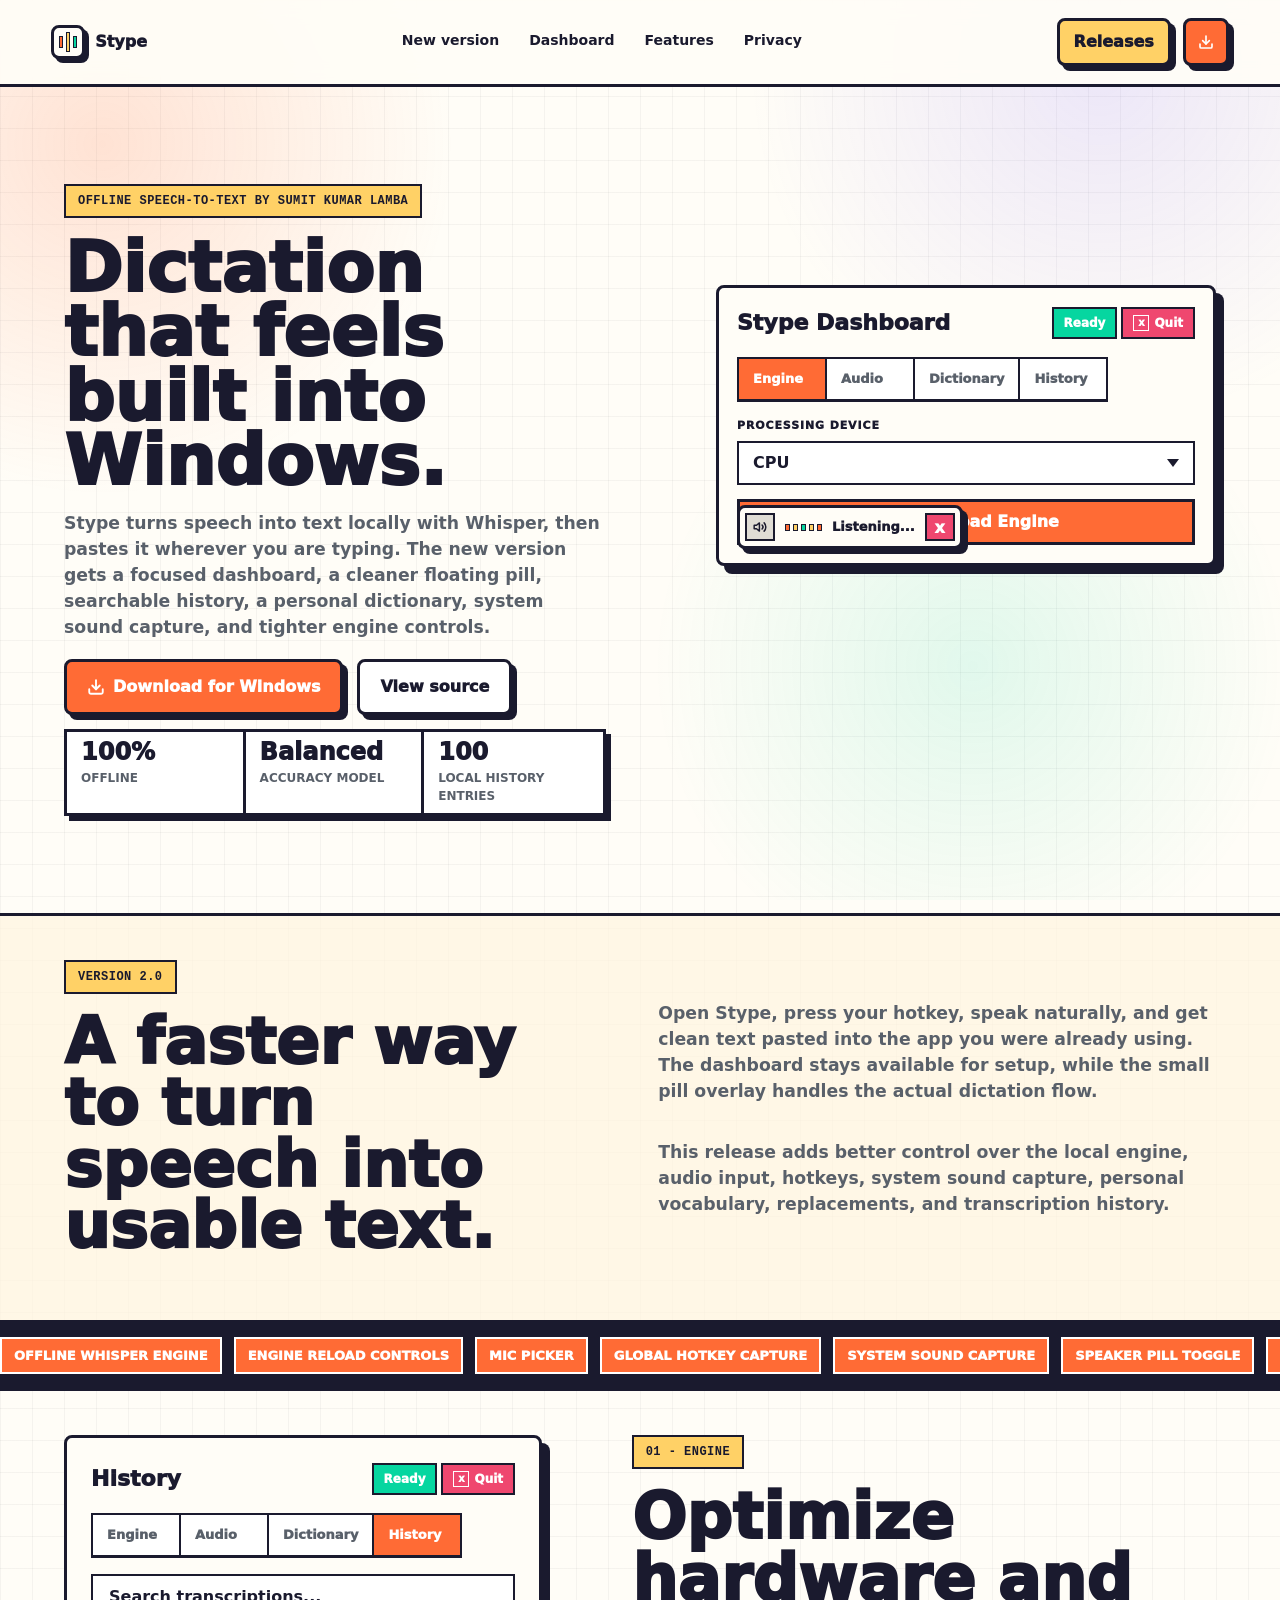
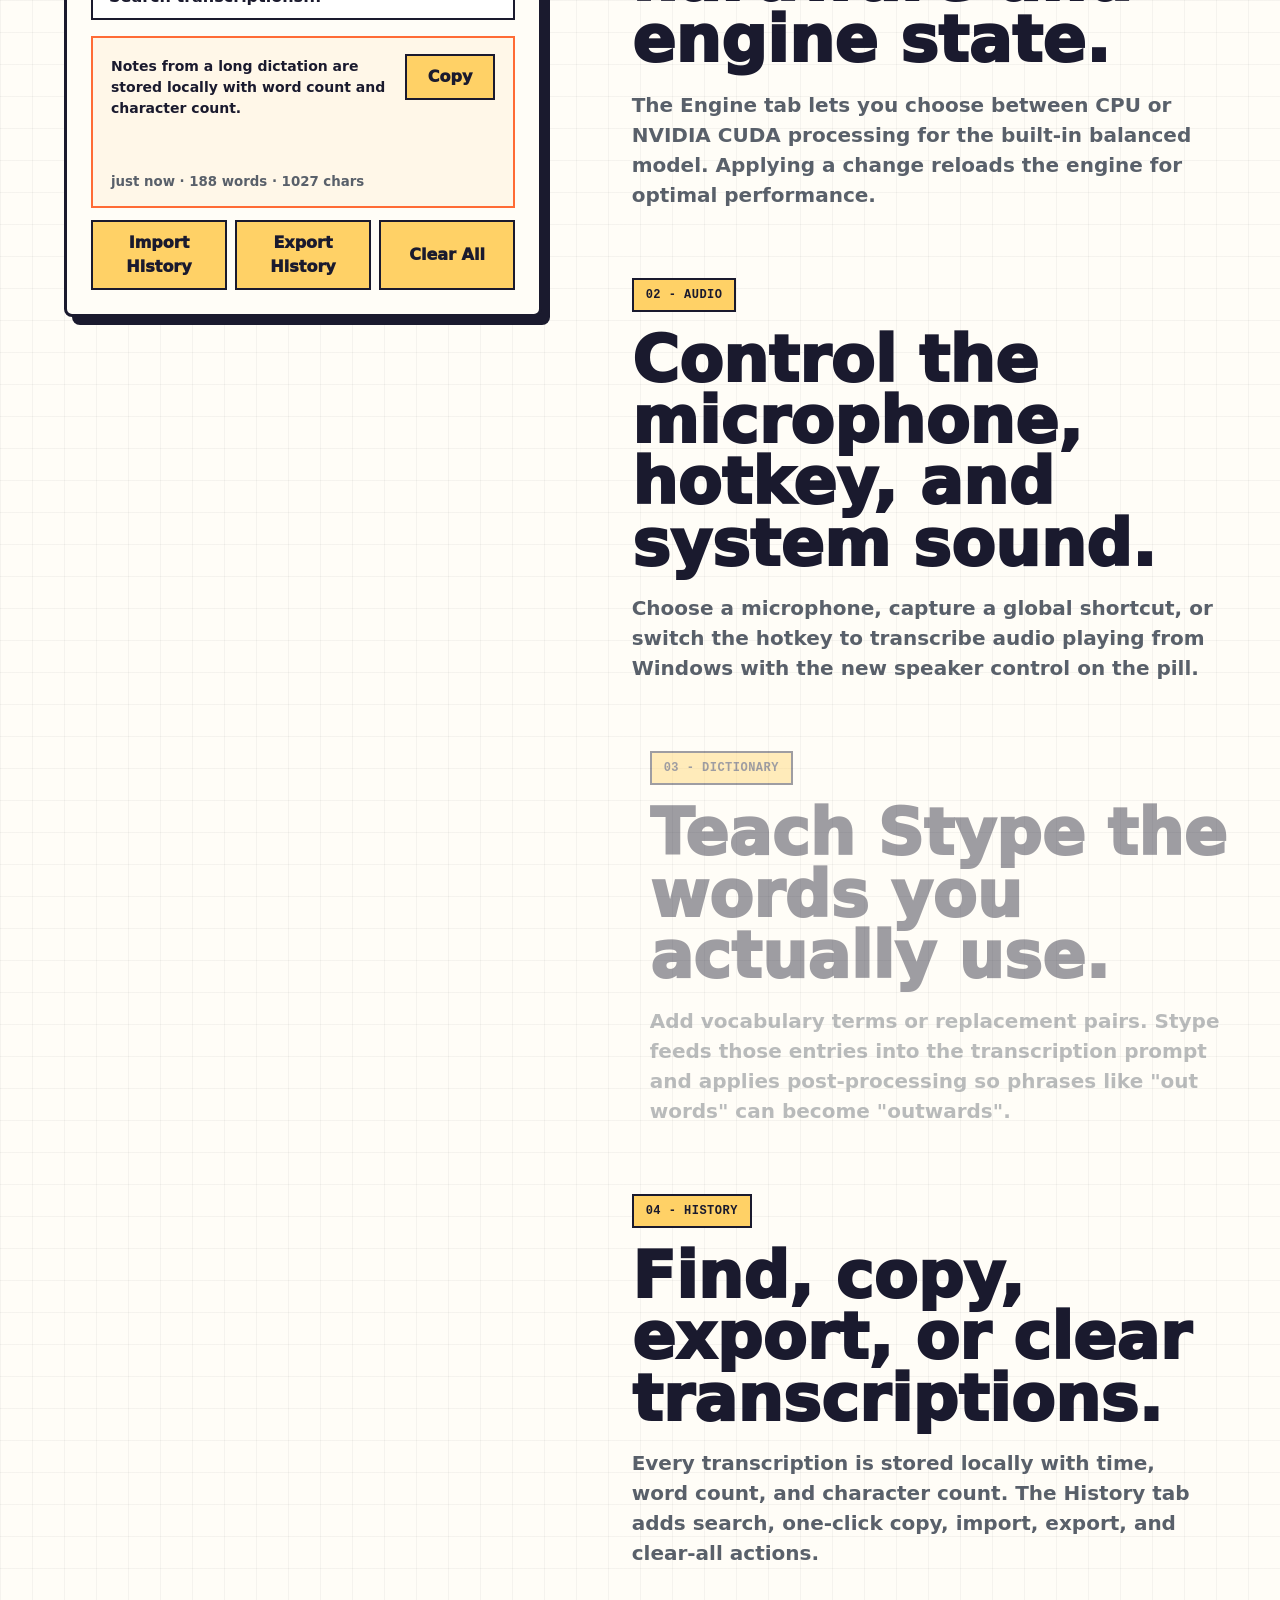
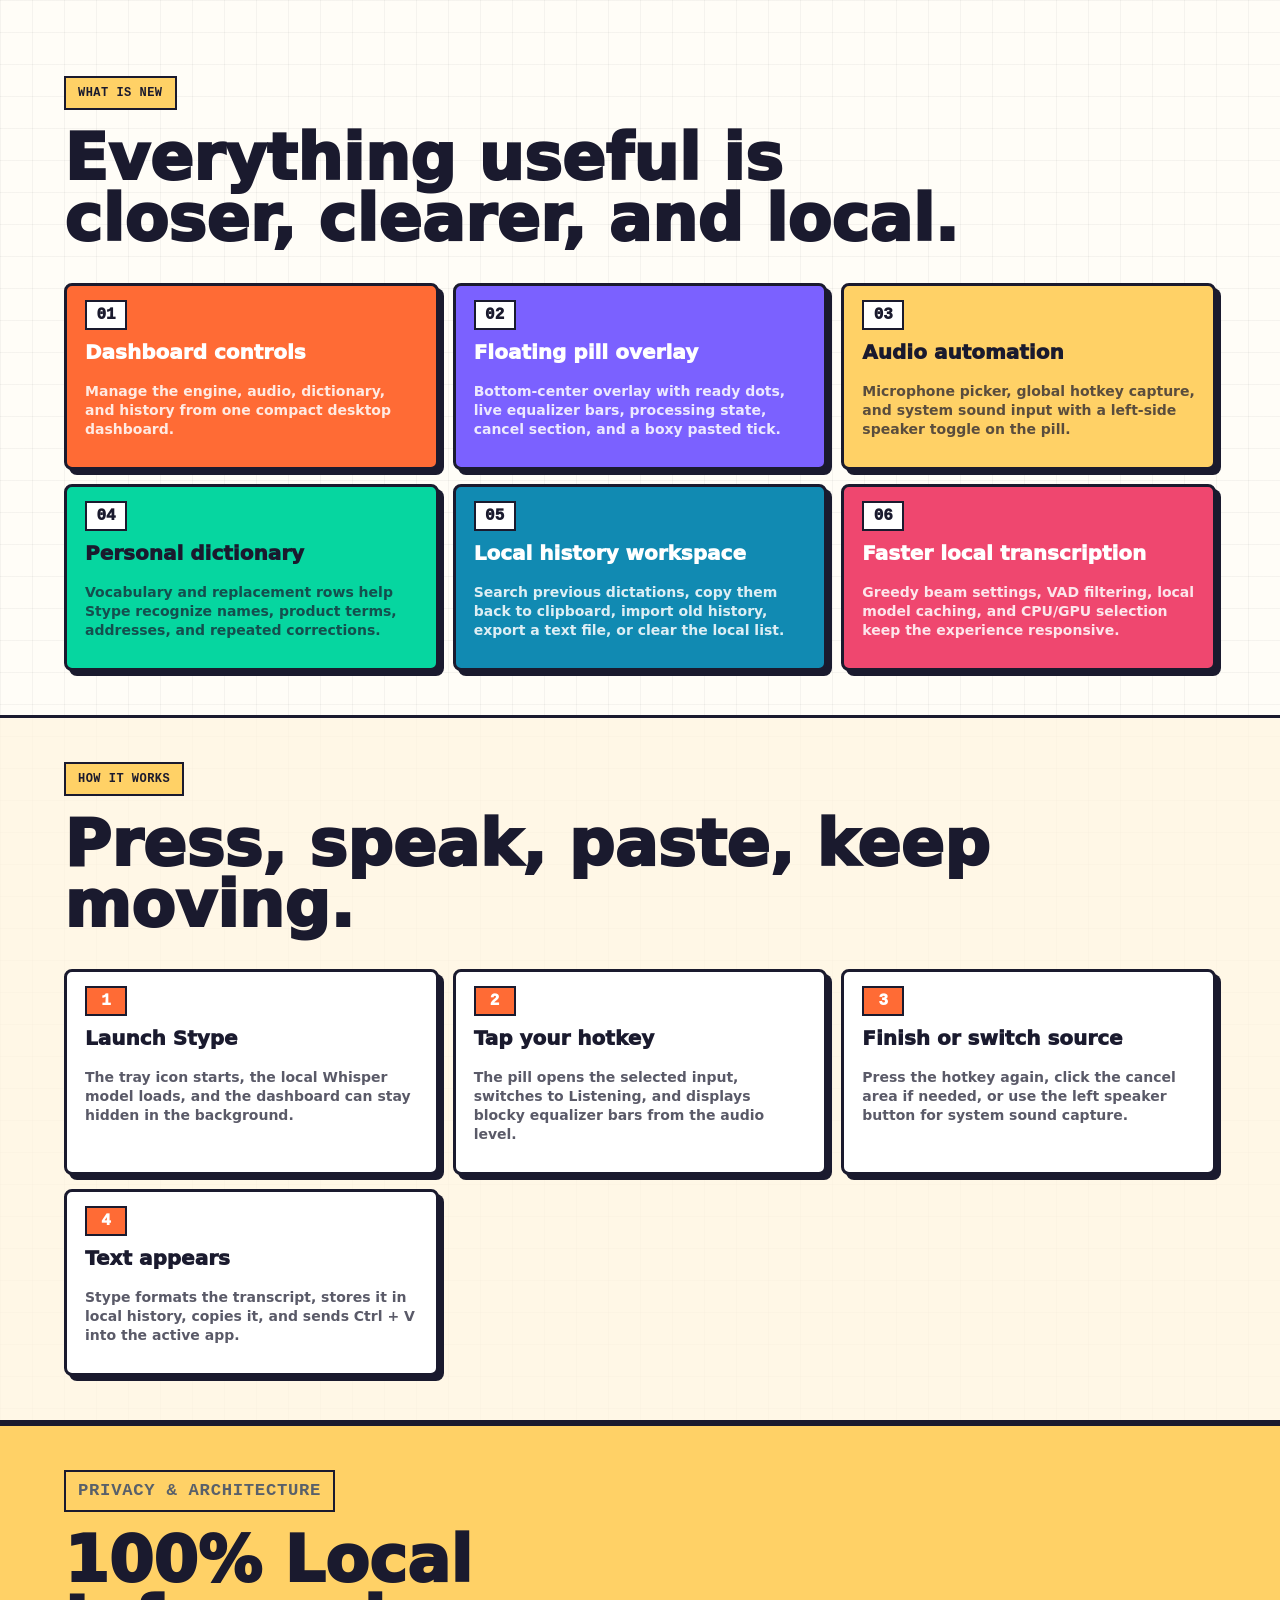
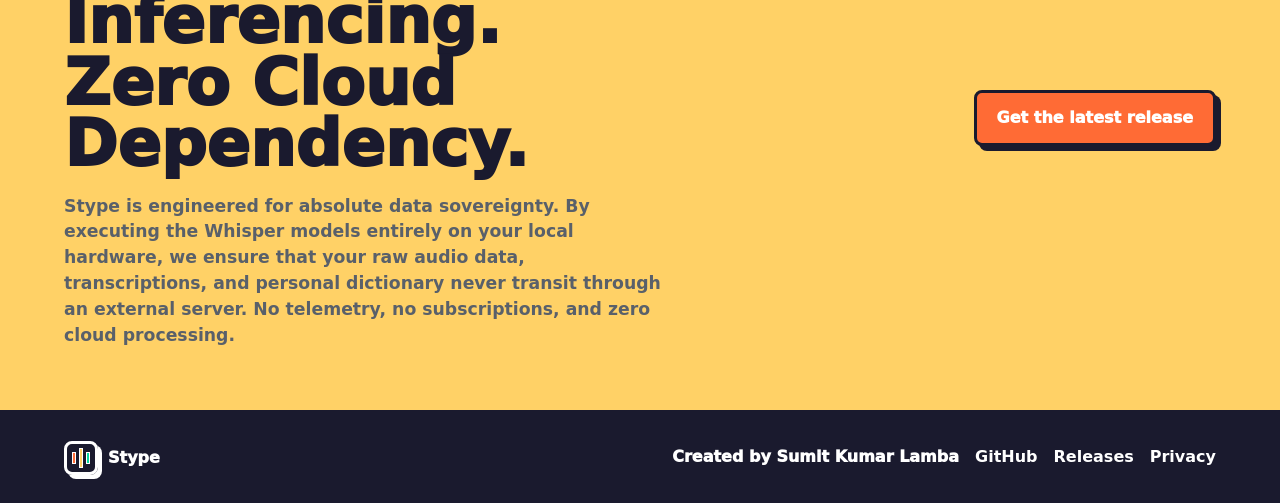
==== commit 109545f9: "refactor: simplify model selection to small.en, optimize build size, and update installer settings" ====
--- a/index.html
+++ b/index.html
@@ -8,7 +8,7 @@
   <meta name="description"
     content="Stype is a private offline speech-to-text app for Windows with a new dashboard, floating pill overlay, personal dictionary, history, hotkeys, and local Whisper transcription." />
   <link rel="icon" type="image/png" href="website/images/image.png" />
-  <link rel="stylesheet" href="website/style.css?v=21" />
+  <link rel="stylesheet" href="website/style.css?v=22" />
 </head>
 
 <body>
@@ -74,7 +74,7 @@
 
         <div class="hero-stats" aria-label="Product highlights">
           <div><strong>100%</strong><span>offline</span></div>
-          <div><strong>4</strong><span>accuracy models</span></div>
+          <div><strong>Balanced</strong><span>accuracy model</span></div>
           <div><strong>100</strong><span>local history entries</span></div>
         </div>
       </div>
@@ -94,10 +94,7 @@
             <span>Dictionary</span>
             <span>History</span>
           </div>
-          <div class="field">
-            <label>Accuracy Model</label>
-            <div class="select-like">Balanced (Small)<span></span></div>
-          </div>
+
           <div class="field">
             <label>Processing Device</label>
             <div class="select-like">CPU<span></span></div>
@@ -194,10 +191,10 @@
       <div class="story-copy">
         <article class="story-step is-active" data-story="engine">
           <p class="kicker">01 - Engine</p>
-          <h2>Pick speed, accuracy, and hardware.</h2>
+          <h2>Optimize hardware and engine state.</h2>
           <p>
-            The Engine tab exposes Fast, Balanced, Accurate, and Best model modes,
-            plus CPU or NVIDIA CUDA processing. Applying a change reloads the engine in-app.
+            The Engine tab lets you choose between CPU or NVIDIA CUDA processing for the built-in 
+            balanced model. Applying a change reloads the engine for optimal performance.
           </p>
         </article>
 
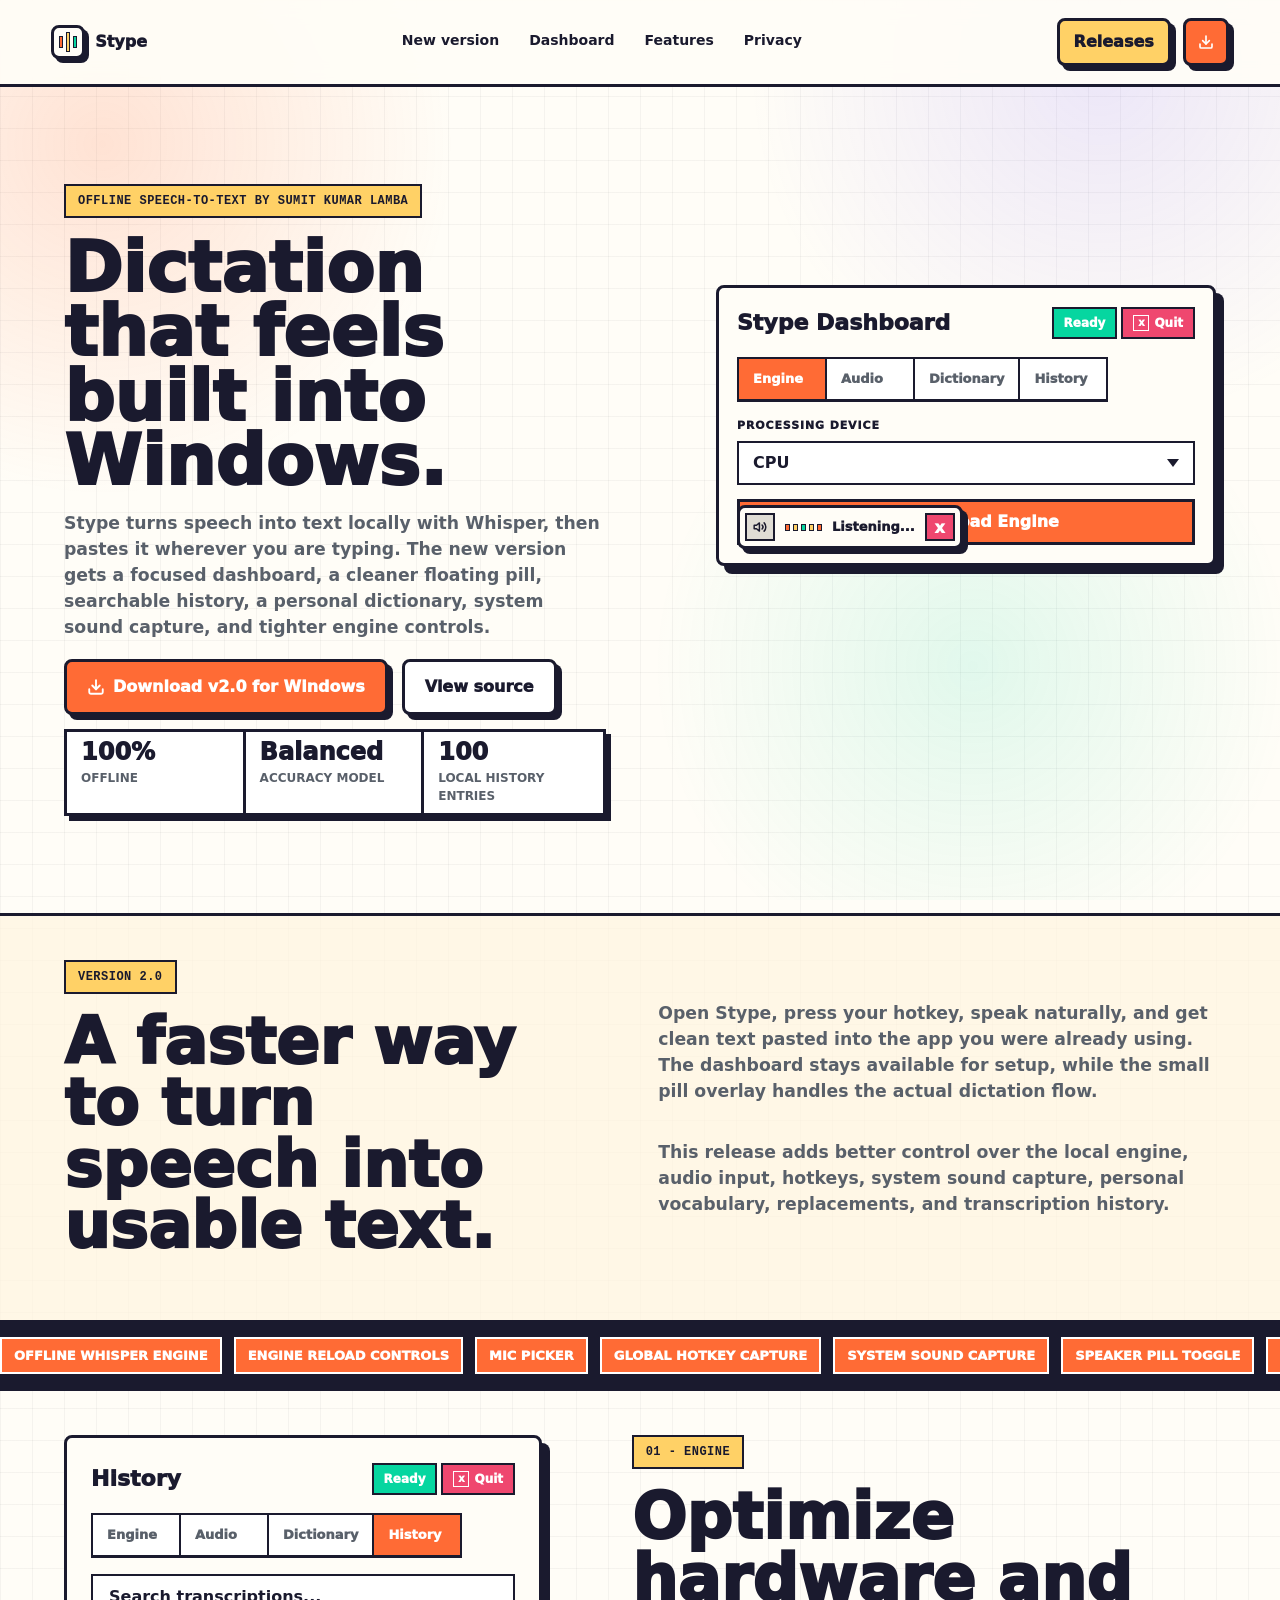
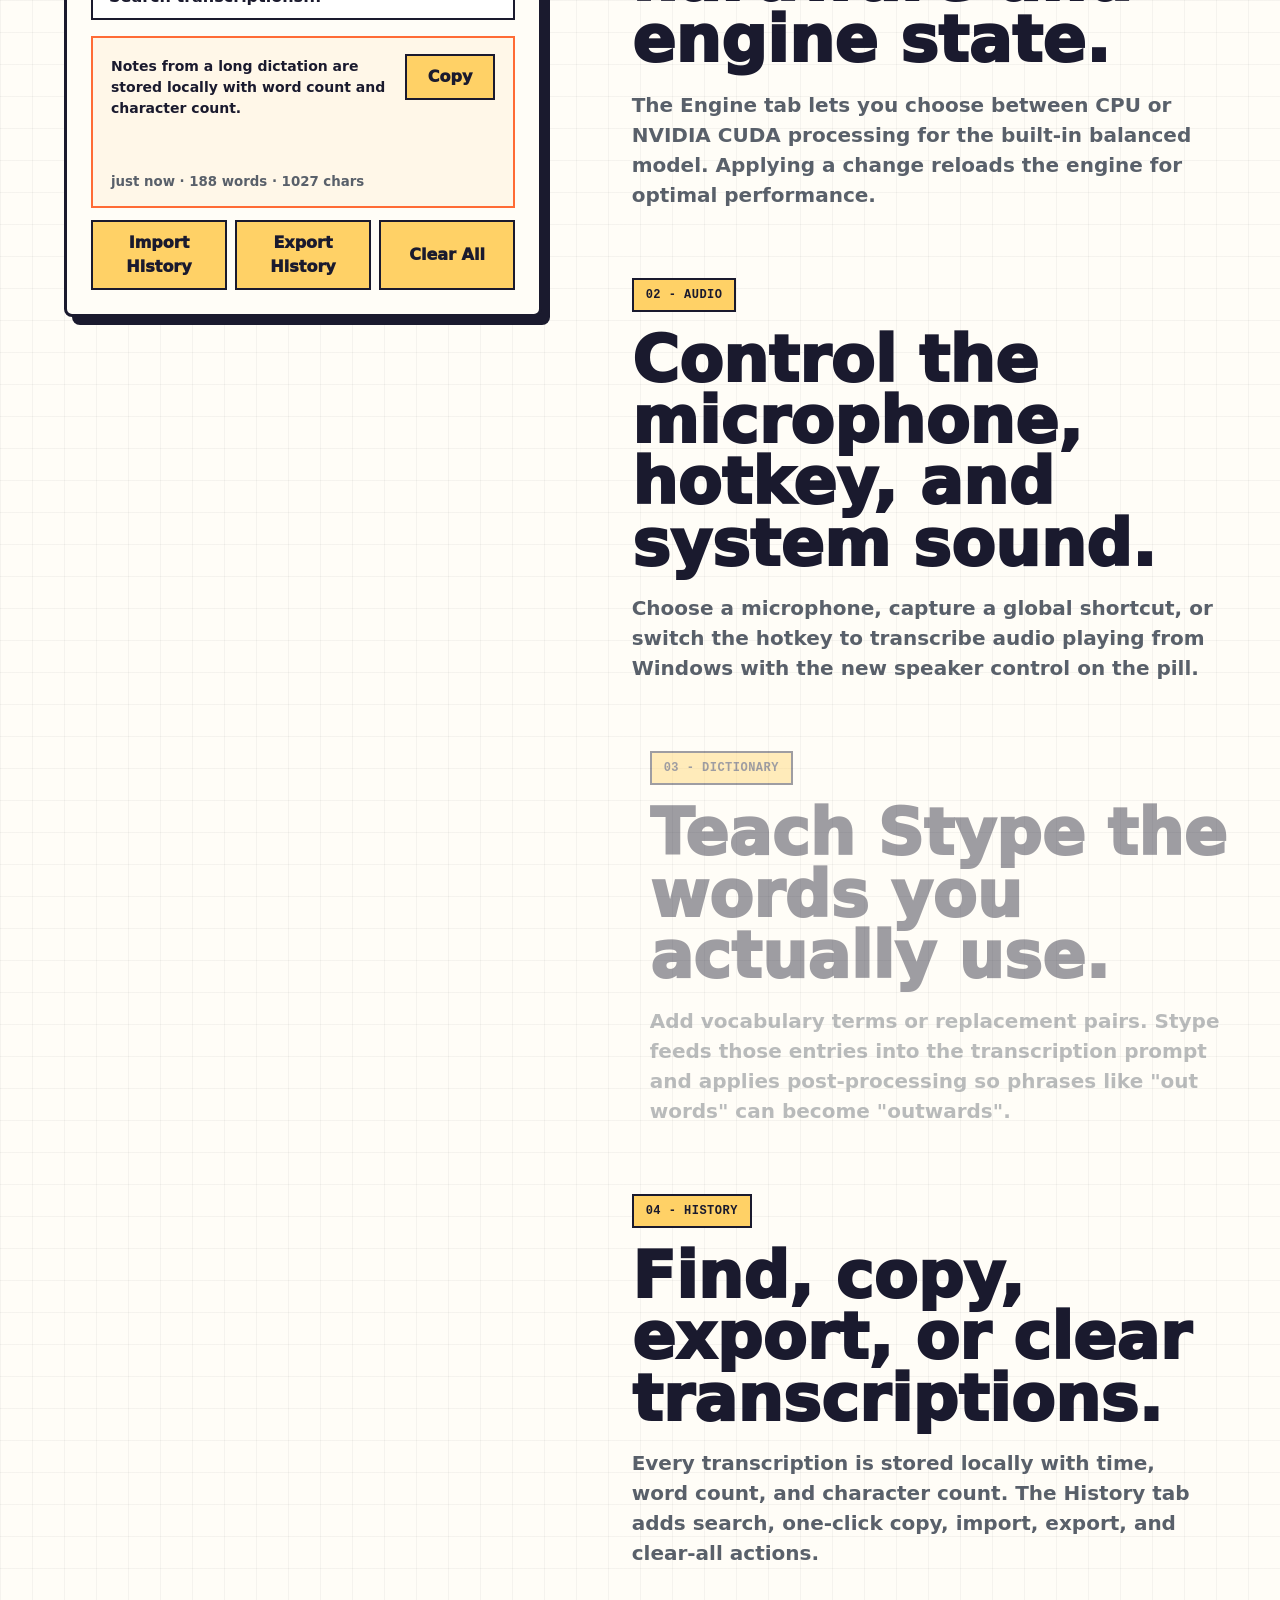
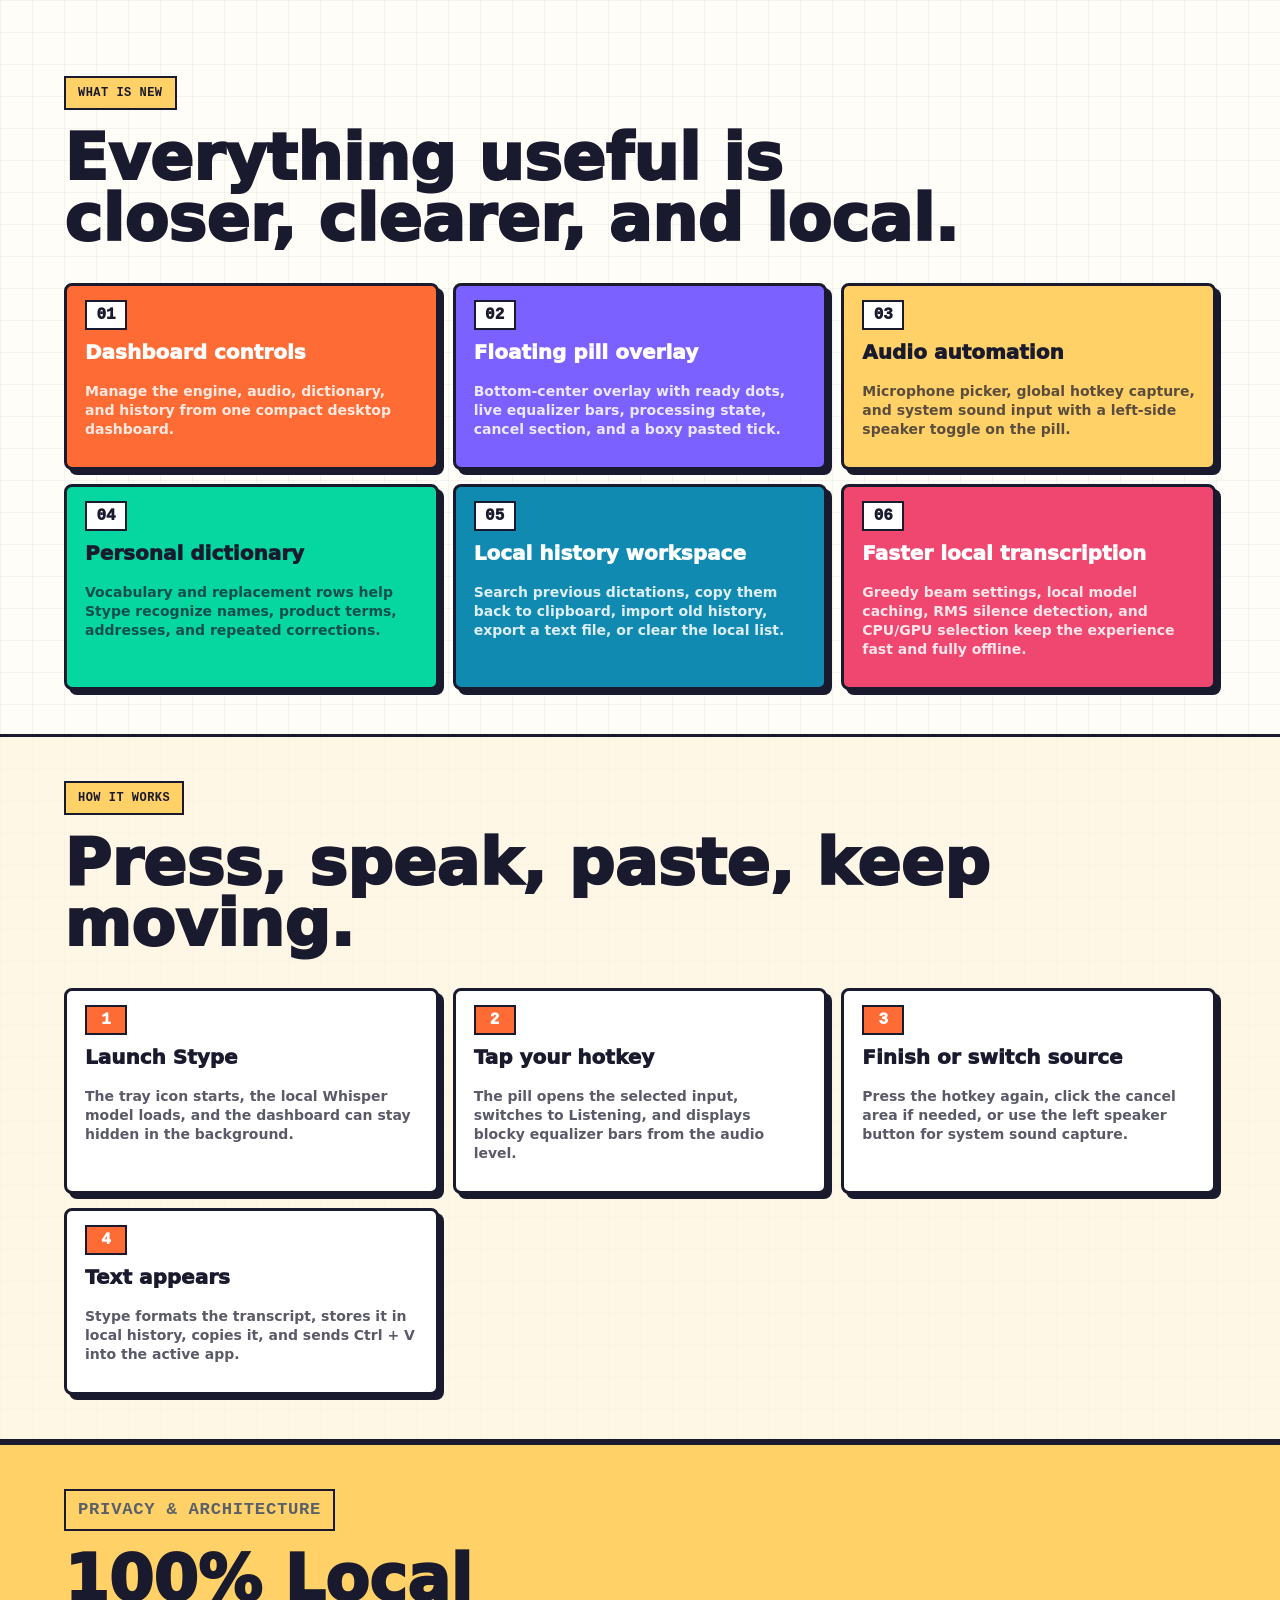
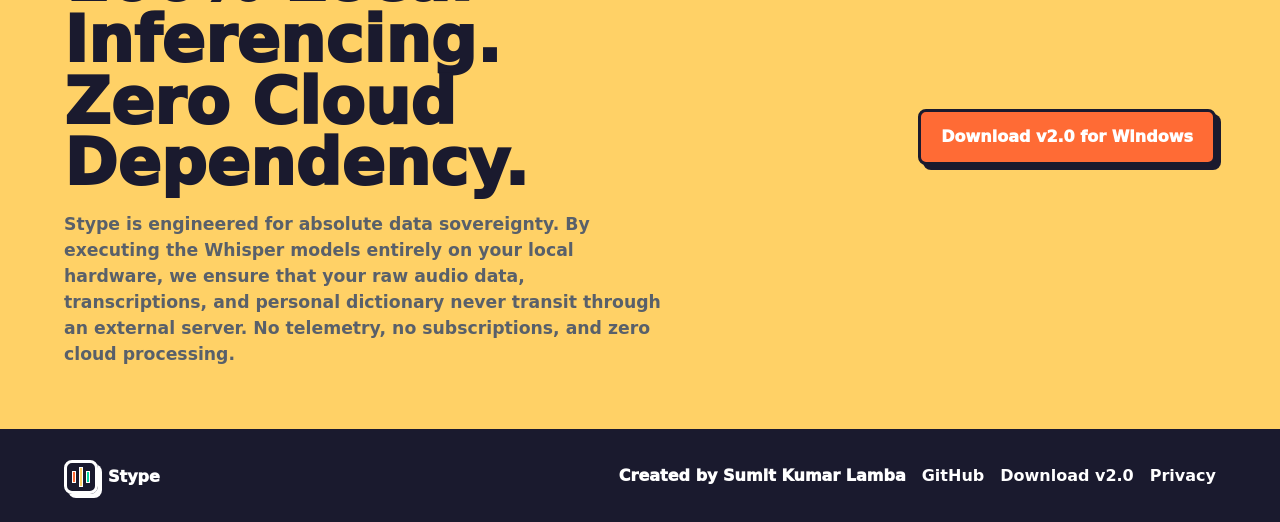
==== commit 1766f07e: "v2.0.0: update download links, fix all installer bugs, disable VAD for offline use" ====
--- a/index.html
+++ b/index.html
@@ -8,7 +8,8 @@
   <meta name="description"
     content="Stype is a private offline speech-to-text app for Windows with a new dashboard, floating pill overlay, personal dictionary, history, hotkeys, and local Whisper transcription." />
   <link rel="icon" type="image/png" href="website/images/image.png" />
-  <link rel="stylesheet" href="website/style.css?v=22" />
+  <link rel="stylesheet" href="website/style.css?v=23" />
+
 </head>
 
 <body>
@@ -33,8 +34,8 @@
       <a class="nav-cta" href="https://github.com/akasumitlamba/Stype/releases" target="_blank" rel="noopener">
         Releases
       </a>
-      <a class="nav-cta" href="https://github.com/akasumitlamba/Stype/releases/latest" target="_blank" rel="noopener"
-        aria-label="Download Latest" style="padding: 9px 12px; background: var(--orange); color: #fff;">
+      <a class="nav-cta" href="https://github.com/akasumitlamba/Stype/releases/download/v2.0.0/Stype_Setup.exe"
+        aria-label="Download Stype v2.0.0" style="padding: 9px 12px; background: var(--orange); color: #fff;">
         <svg xmlns="http://www.w3.org/2000/svg" width="16" height="16" viewBox="0 0 24 24" fill="none"
           stroke="currentColor" stroke-width="2.5" stroke-linecap="round" stroke-linejoin="round">
           <path d="M21 15v4a2 2 0 0 1-2 2H5a2 2 0 0 1-2-2v-4"></path>
@@ -57,7 +58,7 @@
         </p>
 
         <div class="hero-actions">
-          <a class="btn primary" href="https://github.com/akasumitlamba/Stype/releases" target="_blank" rel="noopener"
+          <a class="btn primary" href="https://github.com/akasumitlamba/Stype/releases/download/v2.0.0/Stype_Setup.exe"
             style="gap: 8px;">
             <svg xmlns="http://www.w3.org/2000/svg" width="18" height="18" viewBox="0 0 24 24" fill="none"
               stroke="currentColor" stroke-width="2.5" stroke-linecap="round" stroke-linejoin="round">
@@ -65,7 +66,7 @@
               <polyline points="7 10 12 15 17 10"></polyline>
               <line x1="12" y1="15" x2="12" y2="3"></line>
             </svg>
-            Download for Windows
+            Download v2.0 for Windows
           </a>
           <a class="btn secondary" href="https://github.com/akasumitlamba/Stype" target="_blank" rel="noopener">
             View source
@@ -266,8 +267,8 @@
         <article class="feature-card pink">
           <span>06</span>
           <h3>Faster local transcription</h3>
-          <p>Greedy beam settings, VAD filtering, local model caching, and CPU/GPU selection keep the experience
-            responsive.</p>
+          <p>Greedy beam settings, local model caching, RMS silence detection, and CPU/GPU selection keep the experience
+            fast and fully offline.​</p>
         </article>
       </div>
     </section>
@@ -316,8 +317,8 @@
           external server. No telemetry, no subscriptions, and zero cloud processing.
         </p>
       </div>
-      <a class="btn primary" href="https://github.com/akasumitlamba/Stype/releases" target="_blank" rel="noopener">
-        Get the latest release
+      <a class="btn primary" href="https://github.com/akasumitlamba/Stype/releases/download/v2.0.0/Stype_Setup.exe">
+        Download v2.0 for Windows
       </a>
     </section>
   </main>
@@ -333,7 +334,7 @@
       <a href="https://github.com/akasumitlamba" target="_blank" rel="noopener"
         style="font-weight: 950; color: #fff;">Created by Sumit Kumar Lamba</a>
       <a href="https://github.com/akasumitlamba/Stype" target="_blank" rel="noopener">GitHub</a>
-      <a href="https://github.com/akasumitlamba/Stype/releases" target="_blank" rel="noopener">Releases</a>
+      <a href="https://github.com/akasumitlamba/Stype/releases/download/v2.0.0/Stype_Setup.exe">Download v2.0</a>
       <a href="https://github.com/akasumitlamba/Stype/blob/main/PRIVACY_POLICY.md" target="_blank"
         rel="noopener">Privacy</a>
     </div>
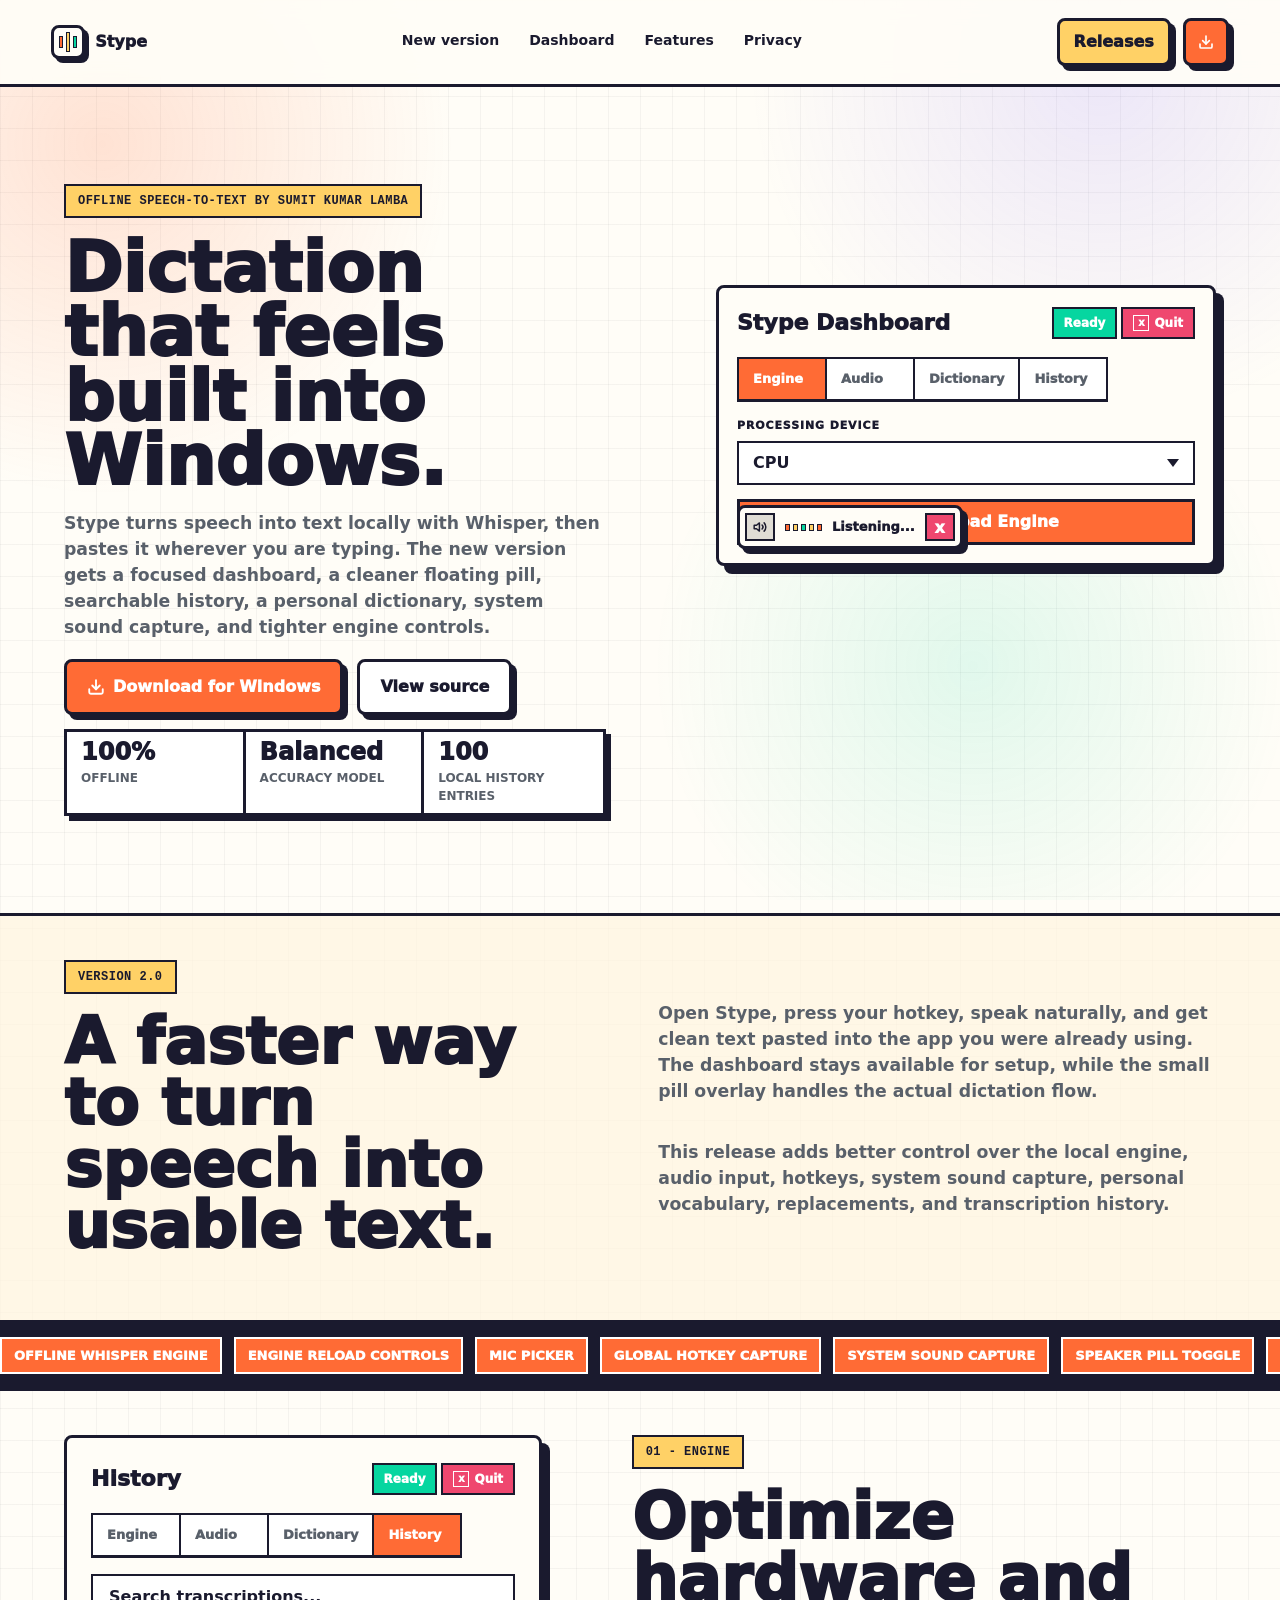
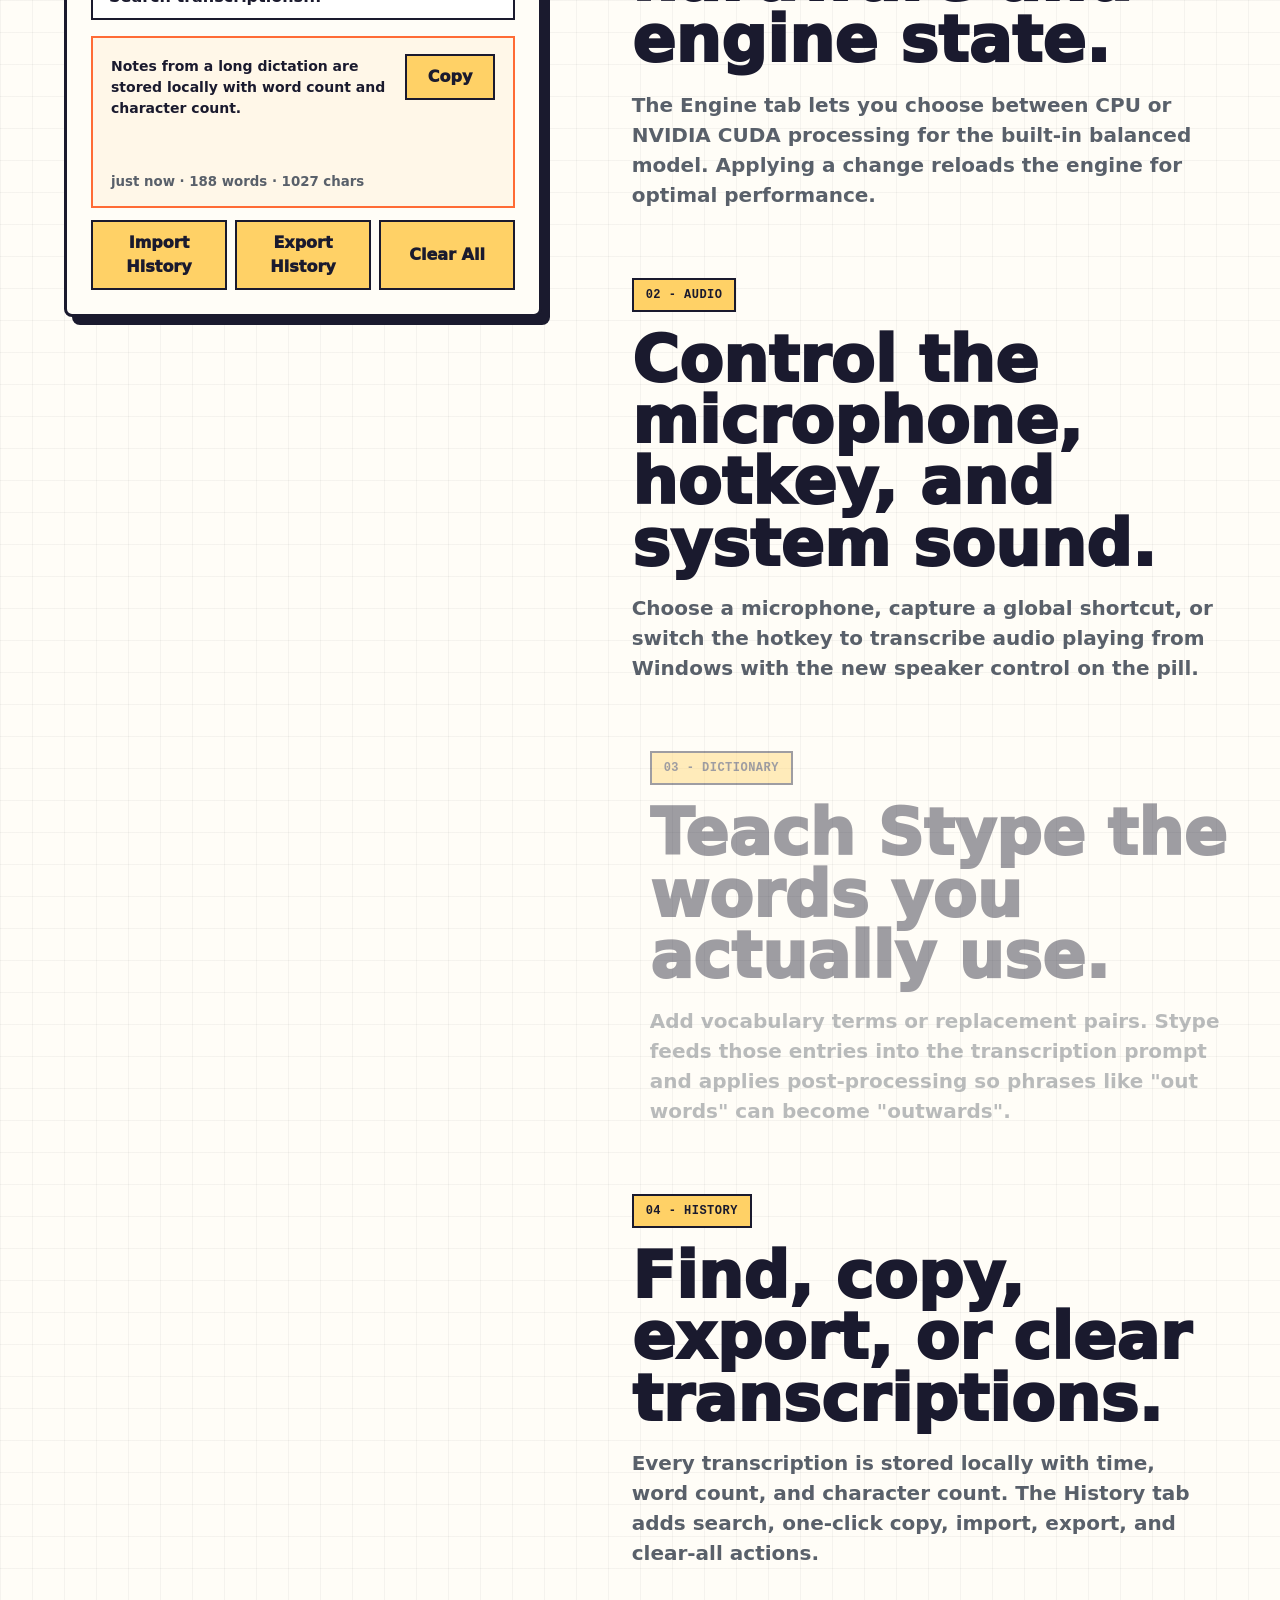
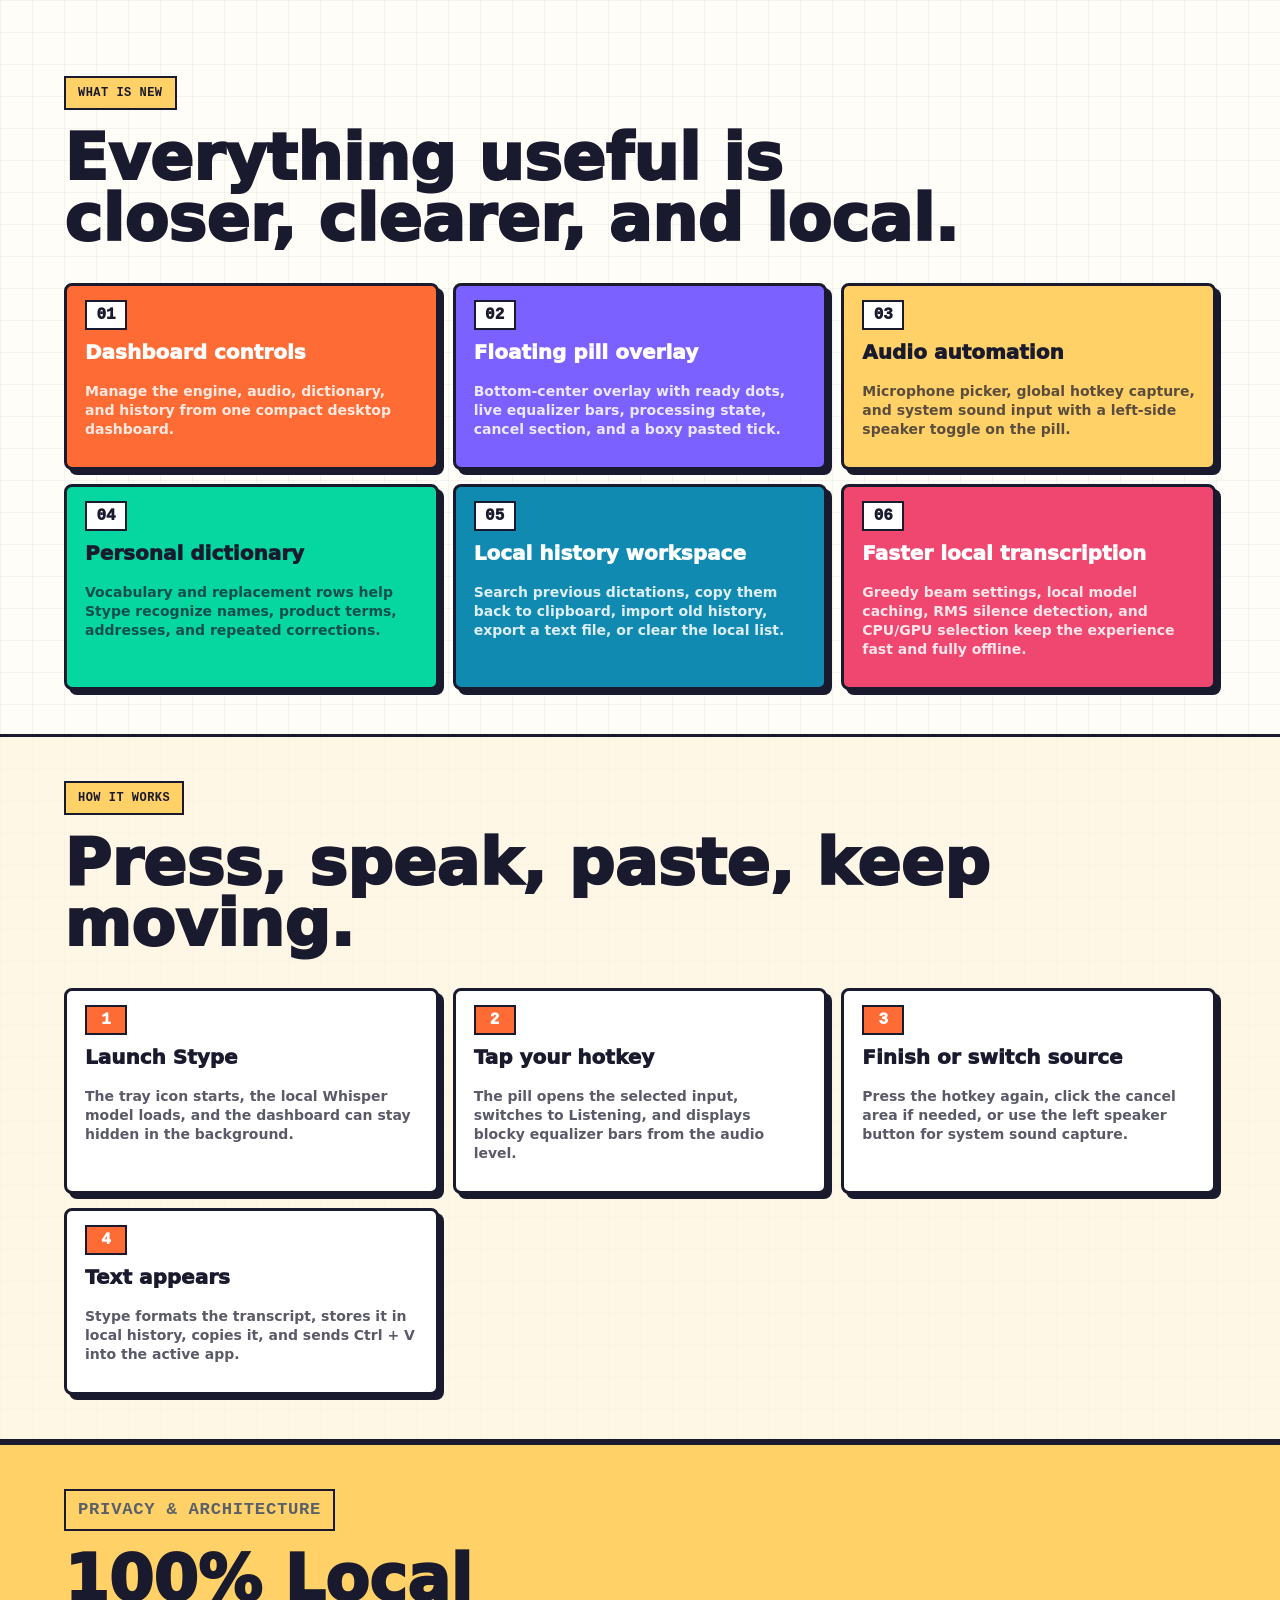
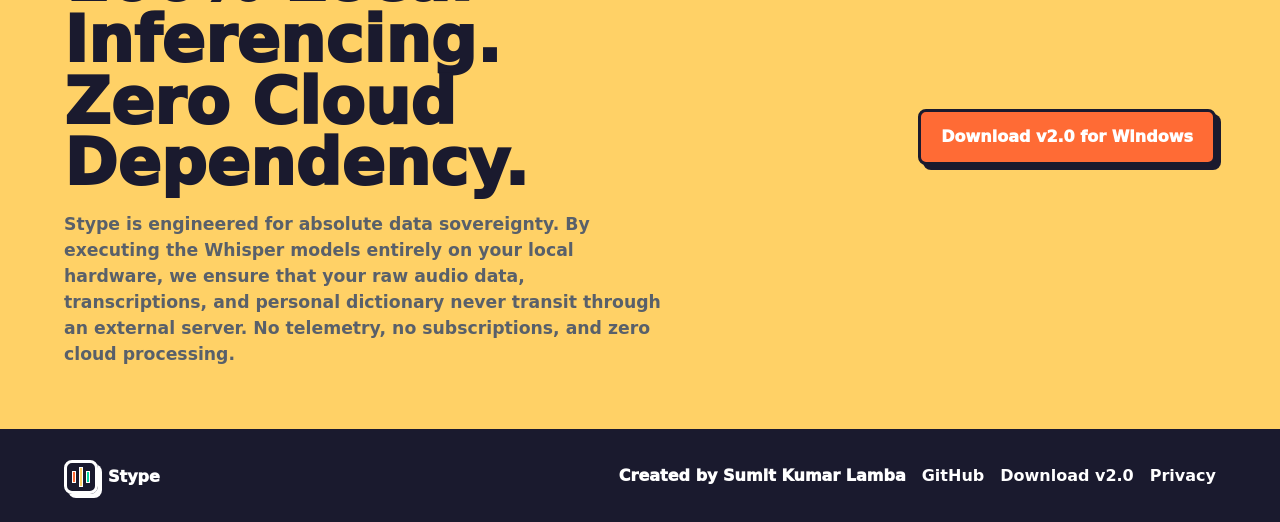
==== commit ec992ba3: "style: remove version numbering and correct spacing in download link and description text" ====
--- a/index.html
+++ b/index.html
@@ -66,7 +66,7 @@
               <polyline points="7 10 12 15 17 10"></polyline>
               <line x1="12" y1="15" x2="12" y2="3"></line>
             </svg>
-            Download v2.0 for Windows
+            Download for Windows
           </a>
           <a class="btn secondary" href="https://github.com/akasumitlamba/Stype" target="_blank" rel="noopener">
             View source
@@ -194,7 +194,7 @@
           <p class="kicker">01 - Engine</p>
           <h2>Optimize hardware and engine state.</h2>
           <p>
-            The Engine tab lets you choose between CPU or NVIDIA CUDA processing for the built-in 
+            The Engine tab lets you choose between CPU or NVIDIA CUDA processing for the built-in
             balanced model. Applying a change reloads the engine for optimal performance.
           </p>
         </article>
